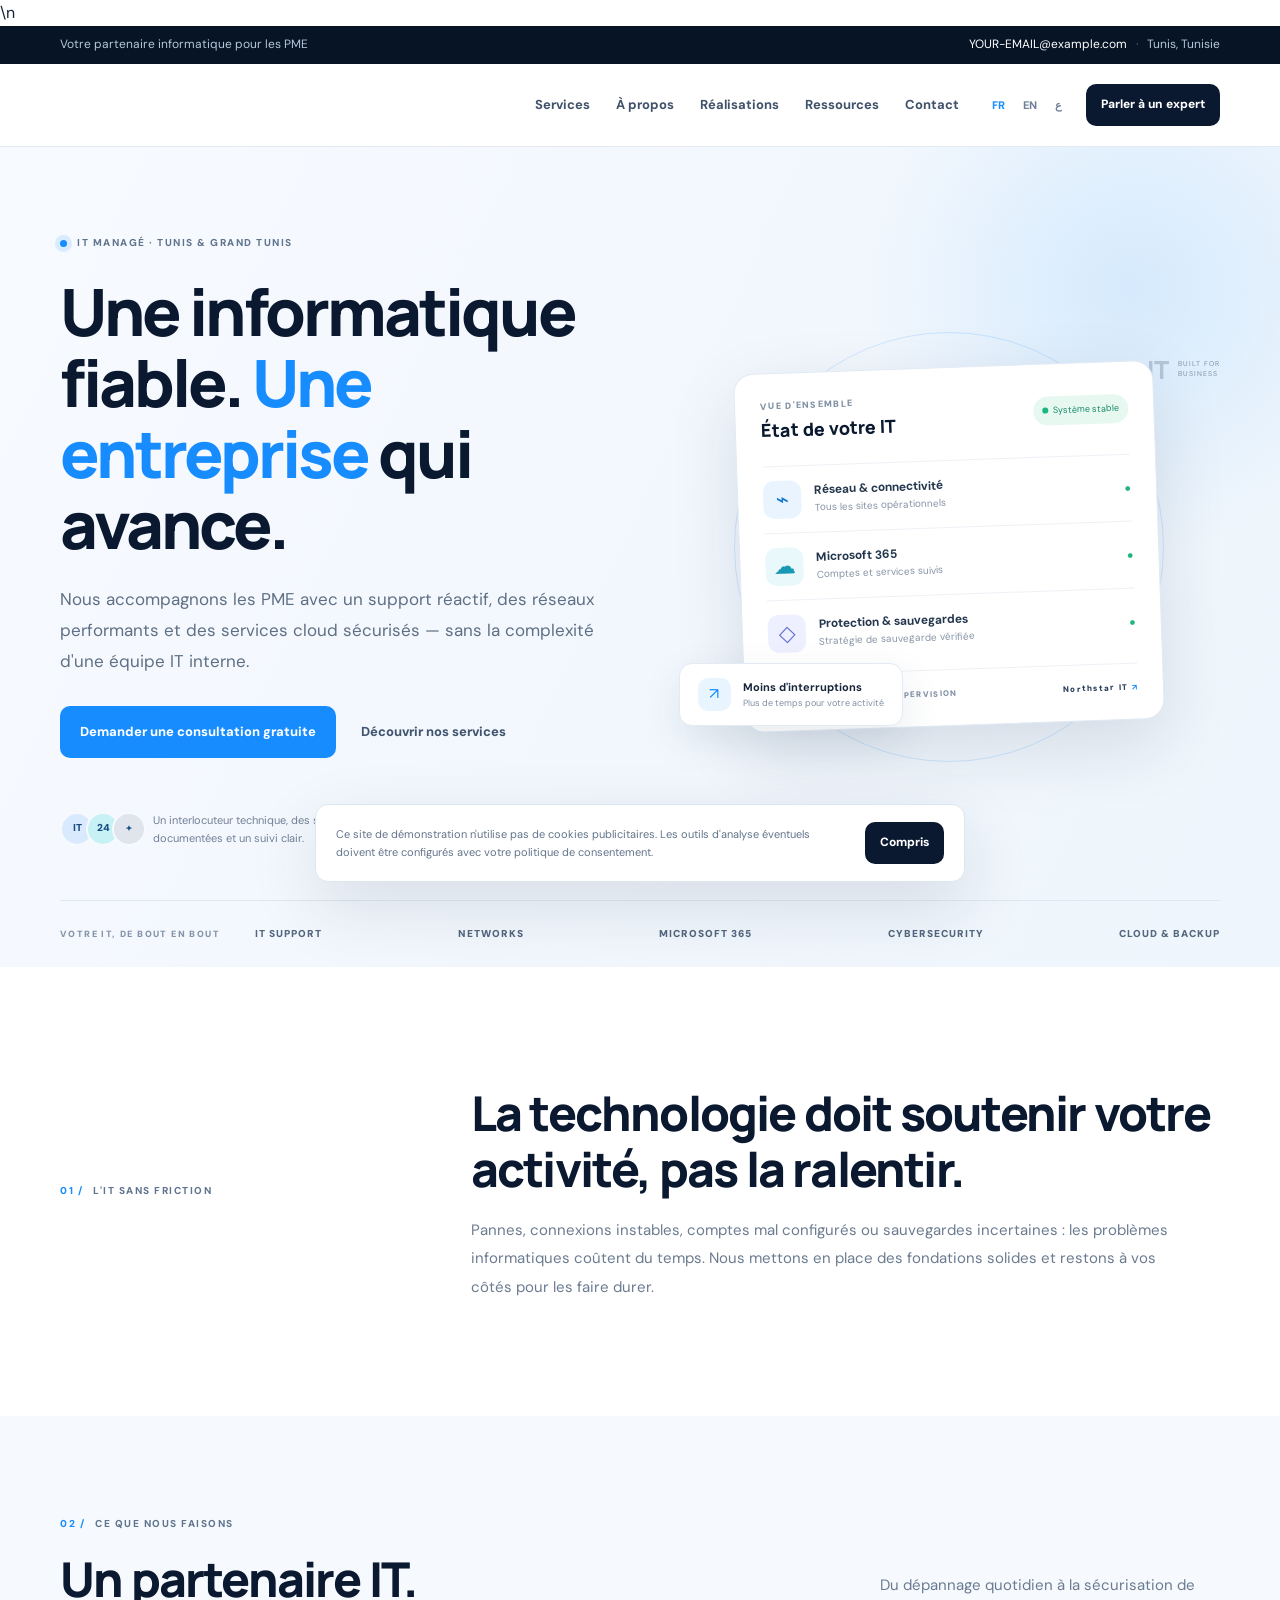
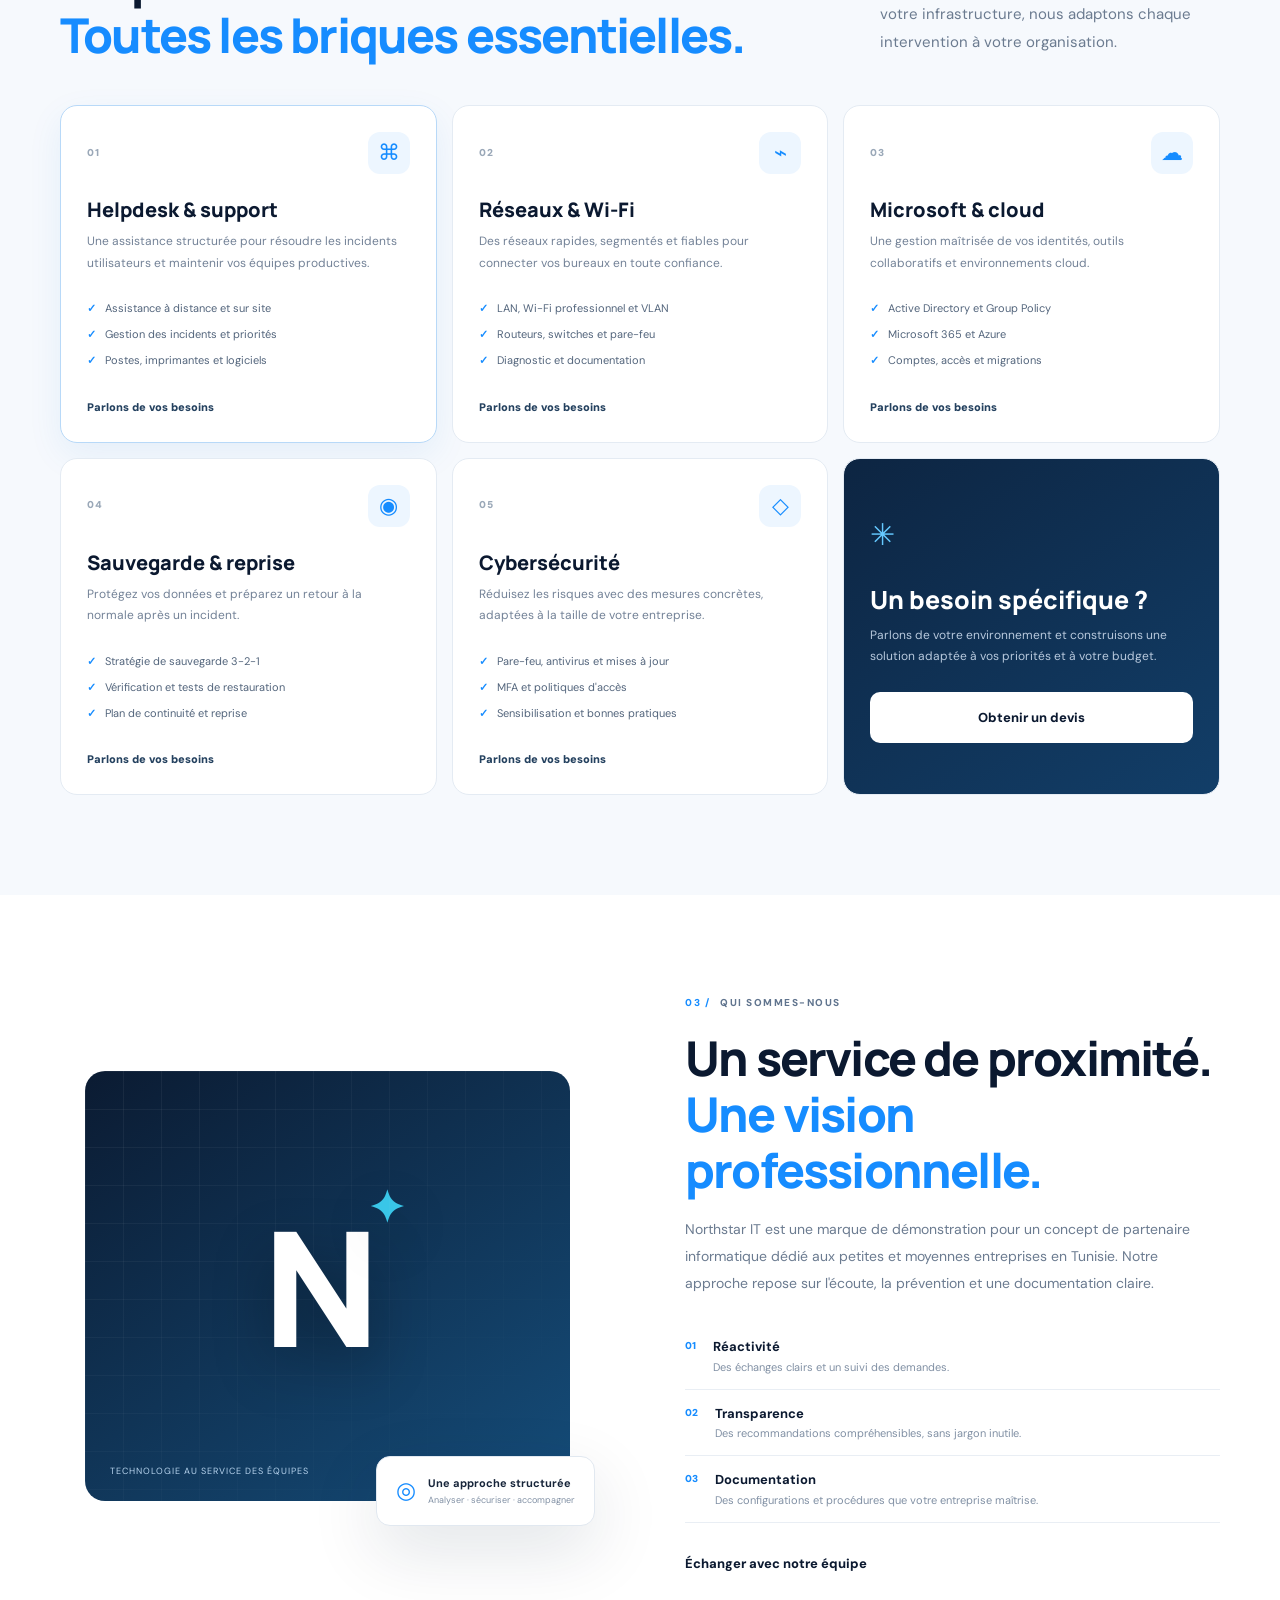
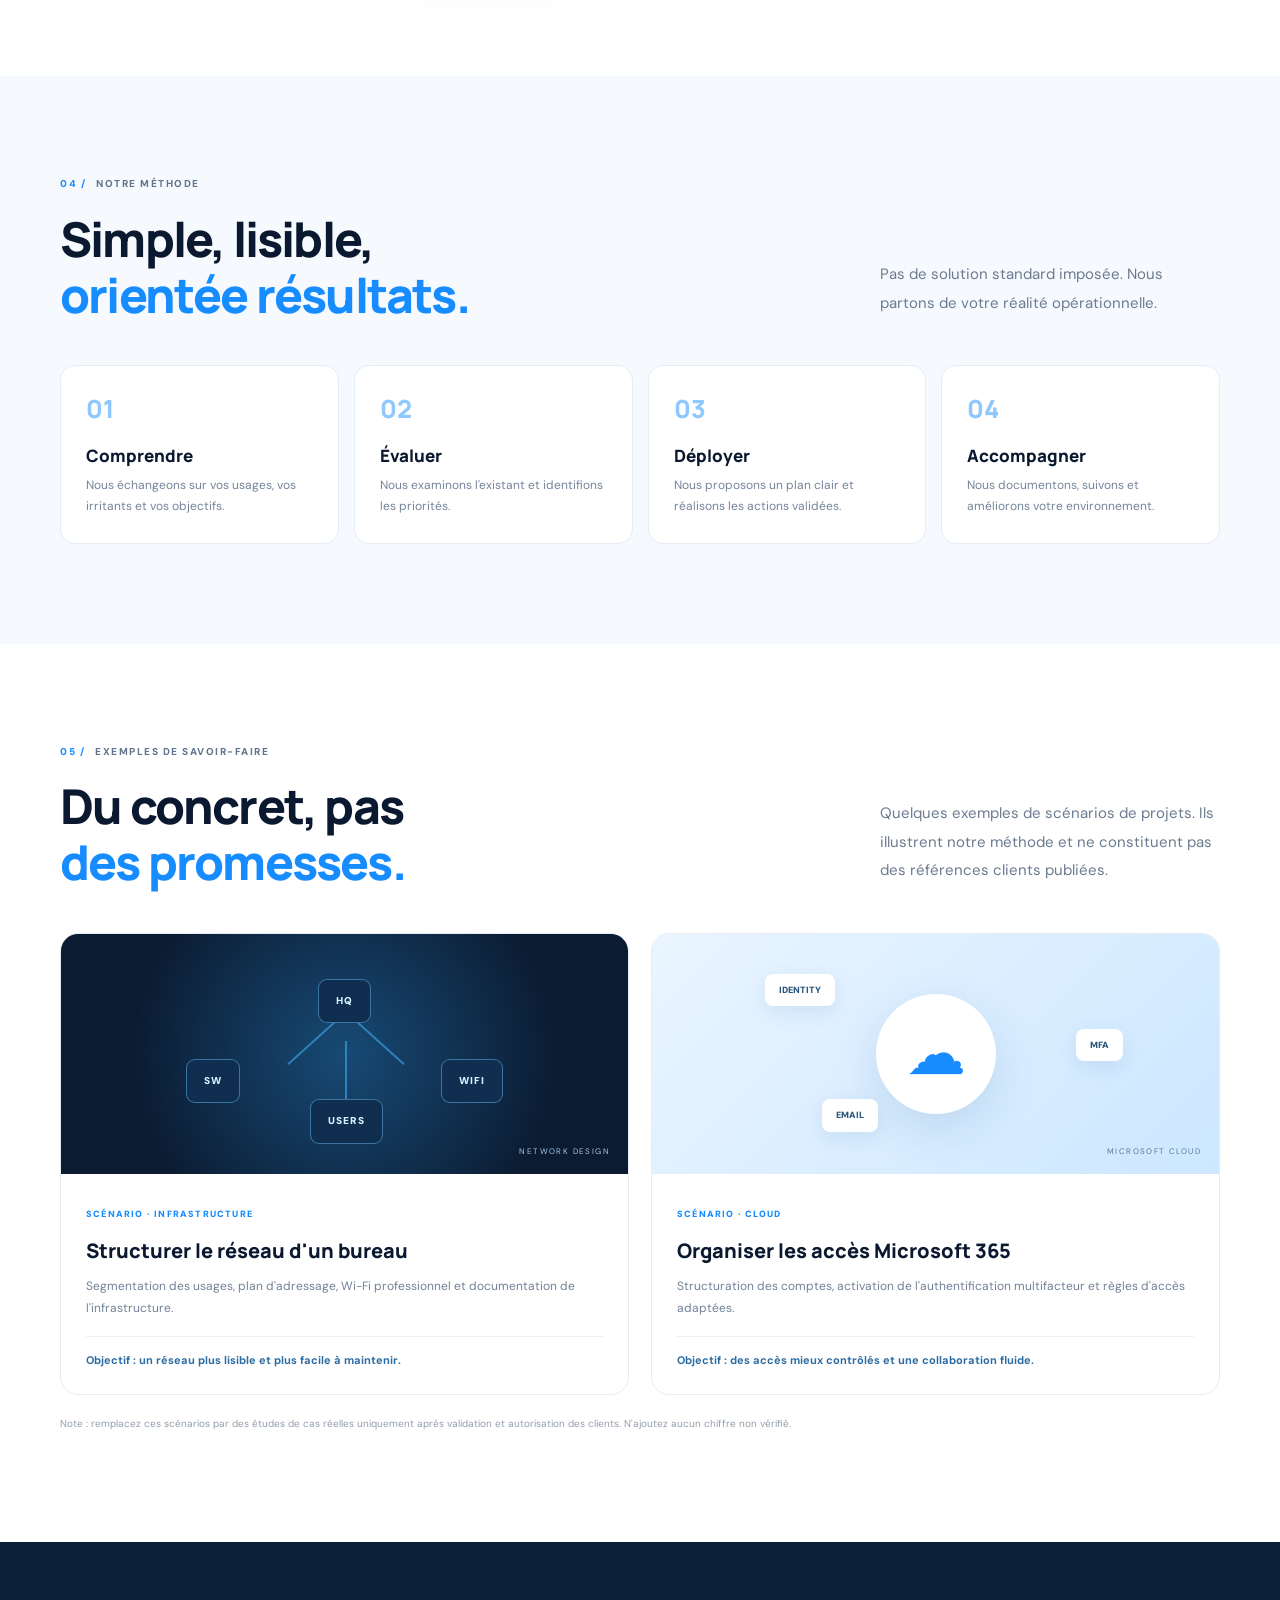
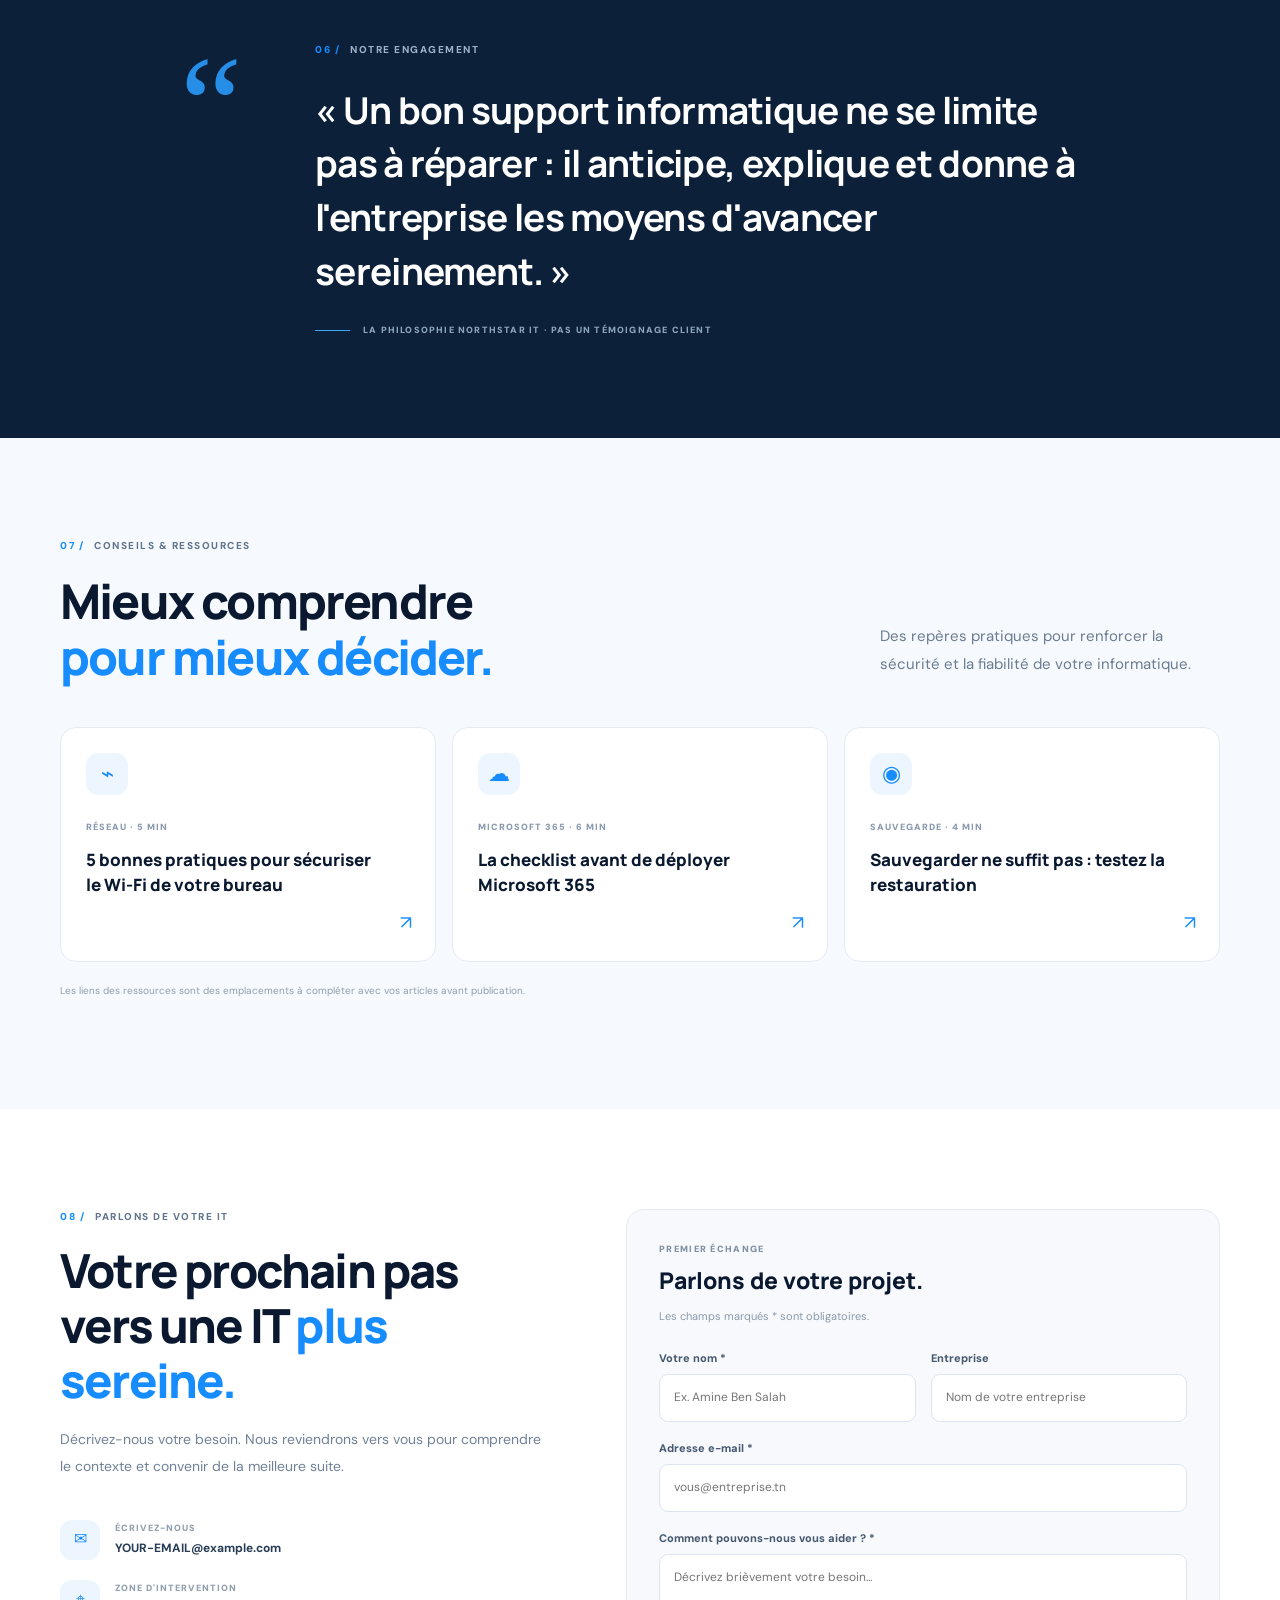
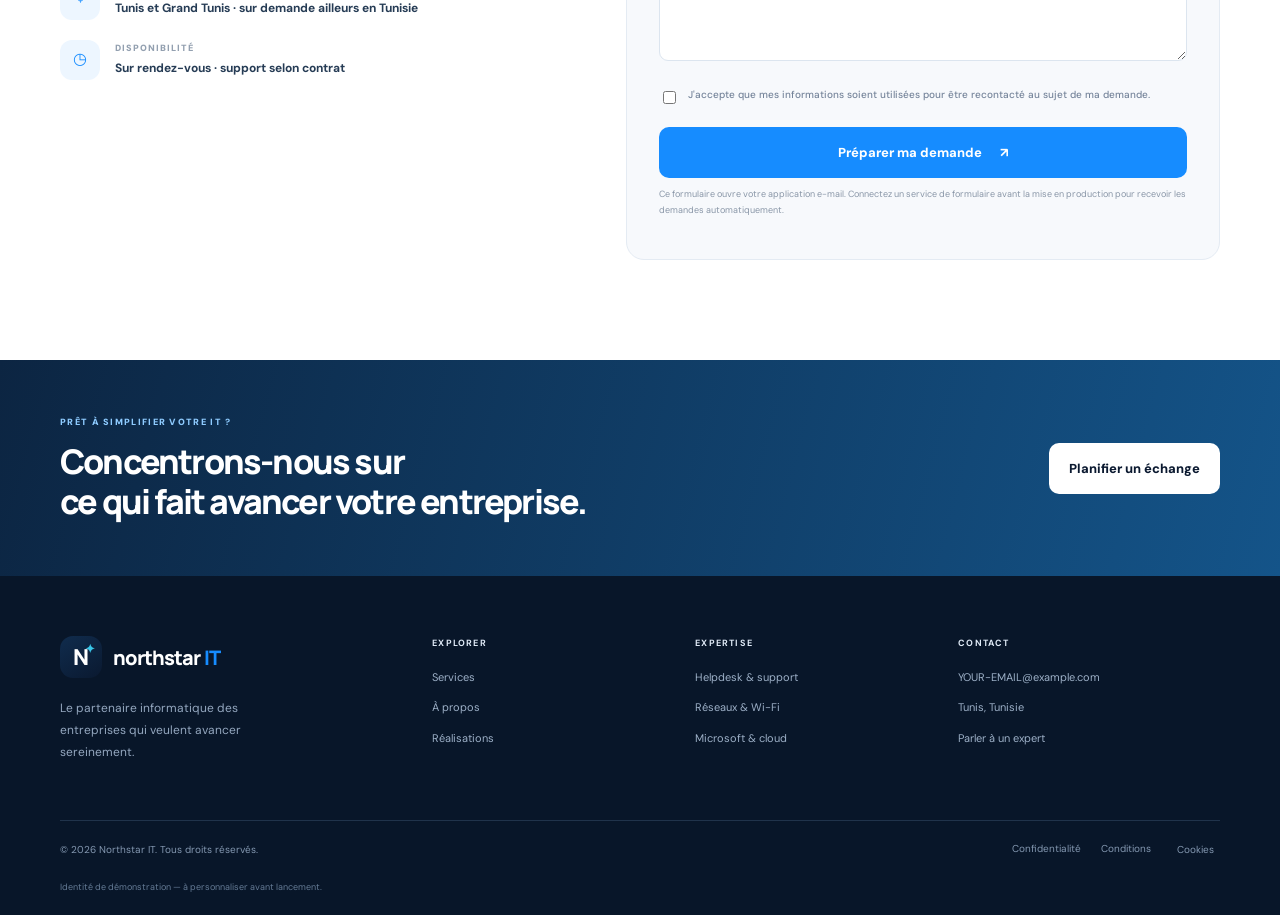
==== index.html @ b8bd6986 "Apply consistent Northstar brand assets and launch placeholders" ====
<!doctype html>
<html lang="fr">
<head>
  <meta charset="utf-8">
  <meta name="viewport" content="width=device-width, initial-scale=1">
  <meta name="description" content="Support informatique, réseaux, Microsoft 365, sauvegarde et cybersécurité pour les PME à Tunis. Demandez une consultation gratuite.">
  <meta name="theme-color" content="#101d32">
  <title>Northstar IT | Support informatique & réseaux à Tunis</title>
  <link rel="preconnect" href="https://fonts.googleapis.com">
  <link rel="preconnect" href="https://fonts.gstatic.com" crossorigin>
  <link href="https://fonts.googleapis.com/css2?family=DM+Sans:wght@400;500;600;700&family=Manrope:wght@400;500;600;700;800&display=swap" rel="stylesheet">
  <link rel="icon" href="assets/img/favicon.svg" type="image/svg+xml">\n  <link rel="stylesheet" href="assets/css/styles.css">
  <script defer src="assets/js/main.js"></script>
</head>
<body>
  <a class="skip-link" href="#main" data-i18n="skip">Aller au contenu</a>
  <div class="topbar"><div class="container topbar-inner"><span data-i18n="topline">Votre partenaire informatique pour les PME</span><div><a href="mailto:[votre-email-professionnel]">YOUR-EMAIL@example.com</a><span class="top-sep">·</span><span data-i18n="location">Tunis, Tunisie</span></div></div></div>
  <header class="site-header">
    <div class="container nav-wrap">
      <a class="brand" href="#home" aria-label="Northstar IT - accueil"><img class="brand-logo" src="assets/img/logo.svg" alt="Northstar IT — Managed IT Services"></a>
      <button class="menu-toggle" aria-expanded="false" aria-controls="main-nav" aria-label="Ouvrir le menu"><span></span><span></span></button>
      <nav id="main-nav" class="main-nav" aria-label="Navigation principale">
        <a href="#services" data-i18n="navServices">Services</a><a href="#about" data-i18n="navAbout">À propos</a><a href="#work" data-i18n="navWork">Réalisations</a><a href="#insights" data-i18n="navInsights">Ressources</a><a href="#contact" data-i18n="navContact">Contact</a>
        <div class="nav-actions"><div class="lang-switch" aria-label="Language"><button data-lang="fr" class="active">FR</button><button data-lang="en">EN</button><button data-lang="ar">ع</button></div><a class="button button-small button-dark" href="#contact" data-i18n="navCta">Parler à un expert <span>↗</span></a></div>
      </nav>
    </div>
  </header>
  <main id="main">
    <section class="hero section-pad" id="home">
      <div class="hero-glow"></div><div class="container hero-grid">
        <div class="hero-copy">
          <div class="eyebrow"><span class="eyebrow-dot"></span><span data-i18n="eyebrow">IT MANAGÉ · TUNIS & GRAND TUNIS</span></div>
          <h1 data-i18n="heroTitle">Une informatique fiable. <em>Une entreprise</em> qui avance.</h1>
          <p class="hero-lead" data-i18n="heroText">Nous accompagnons les PME avec un support réactif, des réseaux performants et des services cloud sécurisés — sans la complexité d'une équipe IT interne.</p>
          <div class="hero-actions"><a class="button button-primary" href="#contact" data-i18n="heroCta">Demander une consultation gratuite <span>↗</span></a><a class="text-link" href="#services" data-i18n="heroSecondary">Découvrir nos services <span>↓</span></a></div>
          <div class="hero-proof"><div class="avatar-stack"><span>IT</span><span>24</span><span>+</span></div><p data-i18n="heroProof">Un interlocuteur technique, des solutions documentées et un suivi clair.</p></div>
        </div>
        <div class="hero-visual" aria-label="Illustration d'un tableau de bord informatique">
          <div class="visual-orbit orbit-one"></div><div class="visual-orbit orbit-two"></div>
          <div class="dashboard-card">
            <div class="dash-top"><div><span class="tiny-label" data-i18n="dashLabel">VUE D'ENSEMBLE</span><strong data-i18n="dashTitle">État de votre IT</strong></div><span class="live-pill"><i></i><span data-i18n="dashLive">Système stable</span></span></div>
            <div class="health-row"><div class="health-icon">⌁</div><div><strong data-i18n="network">Réseau & connectivité</strong><small data-i18n="networkStatus">Tous les sites opérationnels</small></div><b>●</b></div>
            <div class="health-row"><div class="health-icon cloud">☁</div><div><strong>Microsoft 365</strong><small data-i18n="cloudStatus">Comptes et services suivis</small></div><b>●</b></div>
            <div class="health-row"><div class="health-icon shield">◇</div><div><strong data-i18n="protection">Protection & sauvegardes</strong><small data-i18n="backupStatus">Stratégie de sauvegarde vérifiée</small></div><b>●</b></div>
            <div class="dash-footer"><span data-i18n="dashFooter">EXEMPLE D'ESPACE DE SUPERVISION</span><span>Northstar IT <b>↗</b></span></div>
          </div>
          <div class="floating-note"><span class="note-icon">↗</span><div><strong data-i18n="noteTitle">Moins d'interruptions</strong><small data-i18n="noteText">Plus de temps pour votre activité</small></div></div>
          <div class="hero-stamp"><span>IT</span><small>BUILT FOR<br>BUSINESS</small></div>
        </div>
      </div>
      <div class="container trust-strip"><span data-i18n="trustLabel">VOTRE IT, DE BOUT EN BOUT</span><div class="trust-items"><span>IT SUPPORT</span><span>NETWORKS</span><span>MICROSOFT 365</span><span>CYBERSECURITY</span><span>CLOUD & BACKUP</span></div></div>
    </section>

    <section class="intro section-pad"><div class="container intro-grid"><div class="section-kicker"><span>01 /</span><span data-i18n="introKicker">L'IT SANS FRICTION</span></div><div><h2 data-i18n="introTitle">La technologie doit soutenir votre activité, pas la ralentir.</h2><p data-i18n="introText">Pannes, connexions instables, comptes mal configurés ou sauvegardes incertaines : les problèmes informatiques coûtent du temps. Nous mettons en place des fondations solides et restons à vos côtés pour les faire durer.</p></div></div></section>

    <section class="services section-pad" id="services"><div class="container">
      <div class="section-heading"><div><div class="section-kicker"><span>02 /</span><span data-i18n="servicesKicker">CE QUE NOUS FAISONS</span></div><h2 data-i18n="servicesTitle">Un partenaire IT.<br><em>Toutes les briques essentielles.</em></h2></div><p data-i18n="servicesIntro">Du dépannage quotidien à la sécurisation de votre infrastructure, nous adaptons chaque intervention à votre organisation.</p></div>
      <div class="service-grid">
        <article class="service-card featured"><div class="service-top"><span class="service-number">01</span><span class="service-icon">⌘</span></div><h3 data-i18n="s1Title">Helpdesk & support</h3><p data-i18n="s1Text">Une assistance structurée pour résoudre les incidents utilisateurs et maintenir vos équipes productives.</p><ul><li data-i18n="s1a">Assistance à distance et sur site</li><li data-i18n="s1b">Gestion des incidents et priorités</li><li data-i18n="s1c">Postes, imprimantes et logiciels</li></ul><a href="#contact" class="card-link" data-i18n="learnMore">Parlons de vos besoins <span>↗</span></a></article>
        <article class="service-card"><div class="service-top"><span class="service-number">02</span><span class="service-icon">⌁</span></div><h3 data-i18n="s2Title">Réseaux & Wi-Fi</h3><p data-i18n="s2Text">Des réseaux rapides, segmentés et fiables pour connecter vos bureaux en toute confiance.</p><ul><li data-i18n="s2a">LAN, Wi-Fi professionnel et VLAN</li><li data-i18n="s2b">Routeurs, switches et pare-feu</li><li data-i18n="s2c">Diagnostic et documentation</li></ul><a href="#contact" class="card-link" data-i18n="learnMore">Parlons de vos besoins <span>↗</span></a></article>
        <article class="service-card"><div class="service-top"><span class="service-number">03</span><span class="service-icon">☁</span></div><h3 data-i18n="s3Title">Microsoft & cloud</h3><p data-i18n="s3Text">Une gestion maîtrisée de vos identités, outils collaboratifs et environnements cloud.</p><ul><li data-i18n="s3a">Active Directory et Group Policy</li><li data-i18n="s3b">Microsoft 365 et Azure</li><li data-i18n="s3c">Comptes, accès et migrations</li></ul><a href="#contact" class="card-link" data-i18n="learnMore">Parlons de vos besoins <span>↗</span></a></article>
        <article class="service-card"><div class="service-top"><span class="service-number">04</span><span class="service-icon">◉</span></div><h3 data-i18n="s4Title">Sauvegarde & reprise</h3><p data-i18n="s4Text">Protégez vos données et préparez un retour à la normale après un incident.</p><ul><li data-i18n="s4a">Stratégie de sauvegarde 3-2-1</li><li data-i18n="s4b">Vérification et tests de restauration</li><li data-i18n="s4c">Plan de continuité et reprise</li></ul><a href="#contact" class="card-link" data-i18n="learnMore">Parlons de vos besoins <span>↗</span></a></article>
        <article class="service-card"><div class="service-top"><span class="service-number">05</span><span class="service-icon">◇</span></div><h3 data-i18n="s5Title">Cybersécurité</h3><p data-i18n="s5Text">Réduisez les risques avec des mesures concrètes, adaptées à la taille de votre entreprise.</p><ul><li data-i18n="s5a">Pare-feu, antivirus et mises à jour</li><li data-i18n="s5b">MFA et politiques d'accès</li><li data-i18n="s5c">Sensibilisation et bonnes pratiques</li></ul><a href="#contact" class="card-link" data-i18n="learnMore">Parlons de vos besoins <span>↗</span></a></article>
        <article class="service-card service-cta"><span class="cta-spark">✳</span><h3 data-i18n="customTitle">Un besoin spécifique ?</h3><p data-i18n="customText">Parlons de votre environnement et construisons une solution adaptée à vos priorités et à votre budget.</p><a class="button button-light" href="#contact" data-i18n="customCta">Obtenir un devis <span>↗</span></a></article>
      </div>
    </div></section>

    <section class="about section-pad" id="about"><div class="container about-grid"><div class="about-art"><div class="about-frame"><div class="frame-grid"></div><div class="about-symbol">N<span>✦</span></div><div class="about-caption"><span data-i18n="aboutCaption">TECHNOLOGIE AU SERVICE DES ÉQUIPES</span><b>01 — 05</b></div></div><div class="about-chip"><span>◎</span><div><b data-i18n="aboutChipTitle">Une approche structurée</b><small data-i18n="aboutChipText">Analyser · sécuriser · accompagner</small></div></div></div>
      <div class="about-copy"><div class="section-kicker"><span>03 /</span><span data-i18n="aboutKicker">QUI SOMMES-NOUS</span></div><h2 data-i18n="aboutTitle">Un service de proximité. <em>Une vision professionnelle.</em></h2><p data-i18n="aboutText">Northstar IT est une marque de démonstration pour un partenaire informatique dédié aux petites et moyennes entreprises en Tunisie. Notre approche repose sur l'écoute, la prévention et une documentation claire : vous savez ce qui est fait, pourquoi et quelle est la prochaine étape.</p><div class="value-list"><div><span>01</span><p><b data-i18n="v1Title">Réactivité</b><small data-i18n="v1Text">Des échanges clairs et un suivi des demandes.</small></p></div><div><span>02</span><p><b data-i18n="v2Title">Transparence</b><small data-i18n="v2Text">Des recommandations compréhensibles, sans jargon inutile.</small></p></div><div><span>03</span><p><b data-i18n="v3Title">Documentation</b><small data-i18n="v3Text">Des configurations et procédures que votre entreprise maîtrise.</small></p></div></div><a href="#contact" class="text-link dark-link" data-i18n="aboutCta">Échanger avec notre équipe <span>↗</span></a></div></div></section>

    <section class="process section-pad"><div class="container"><div class="section-heading"><div><div class="section-kicker"><span>04 /</span><span data-i18n="processKicker">NOTRE MÉTHODE</span></div><h2 data-i18n="processTitle">Simple, lisible,<br><em>orientée résultats.</em></h2></div><p data-i18n="processIntro">Pas de solution standard imposée. Nous partons de votre réalité opérationnelle.</p></div><div class="process-grid"><div><span>01</span><h3 data-i18n="p1Title">Comprendre</h3><p data-i18n="p1Text">Nous échangeons sur vos usages, vos irritants et vos objectifs.</p></div><div><span>02</span><h3 data-i18n="p2Title">Évaluer</h3><p data-i18n="p2Text">Nous examinons l'existant et identifions les priorités.</p></div><div><span>03</span><h3 data-i18n="p3Title">Déployer</h3><p data-i18n="p3Text">Nous proposons un plan clair et réalisons les actions validées.</p></div><div><span>04</span><h3 data-i18n="p4Title">Accompagner</h3><p data-i18n="p4Text">Nous documentons, suivons et améliorons votre environnement.</p></div></div></div></section>

    <section class="work section-pad" id="work"><div class="container"><div class="section-heading"><div><div class="section-kicker"><span>05 /</span><span data-i18n="workKicker">EXEMPLES DE SAVOIR-FAIRE</span></div><h2 data-i18n="workTitle">Du concret, pas<br><em>des promesses.</em></h2></div><p data-i18n="workIntro">Quelques exemples de scénarios de projets. Ils illustrent notre méthode et ne constituent pas des références clients publiées.</p></div>
      <div class="case-grid"><article class="case-card"><div class="case-visual network-visual"><div class="network-node node-a">HQ</div><div class="network-node node-b">SW</div><div class="network-node node-c">WIFI</div><div class="network-node node-d">USERS</div><i class="line l1"></i><i class="line l2"></i><i class="line l3"></i><span class="visual-tag">NETWORK DESIGN</span></div><div class="case-content"><span class="case-type" data-i18n="case1Type">SCÉNARIO · INFRASTRUCTURE</span><h3 data-i18n="case1Title">Structurer le réseau d'un bureau</h3><p data-i18n="case1Text">Segmentation des usages, plan d'adressage, Wi-Fi professionnel et documentation de l'infrastructure.</p><span class="case-result" data-i18n="case1Result">Objectif : un réseau plus lisible et plus facile à maintenir.</span></div></article>
      <article class="case-card"><div class="case-visual cloud-visual"><div class="cloud-circle">☁</div><div class="cloud-pill cp1">IDENTITY</div><div class="cloud-pill cp2">MFA</div><div class="cloud-pill cp3">EMAIL</div><span class="visual-tag">MICROSOFT CLOUD</span></div><div class="case-content"><span class="case-type" data-i18n="case2Type">SCÉNARIO · CLOUD</span><h3 data-i18n="case2Title">Organiser les accès Microsoft 365</h3><p data-i18n="case2Text">Structuration des comptes, activation de l'authentification multifacteur et règles d'accès adaptées.</p><span class="case-result" data-i18n="case2Result">Objectif : des accès mieux contrôlés et une collaboration fluide.</span></div></article></div>
      <p class="disclaimer" data-i18n="workDisclaimer">Note : remplacez ces scénarios par des études de cas réelles uniquement après validation et autorisation des clients. N'ajoutez aucun chiffre non vérifié.</p>
    </div></section>

    <section class="testimonial section-pad"><div class="container testimonial-inner"><div class="quote-mark">“</div><div><div class="section-kicker"><span>06 /</span><span data-i18n="testimonialKicker">NOTRE ENGAGEMENT</span></div><blockquote data-i18n="quote">« Un bon support informatique ne se limite pas à réparer : il anticipe, explique et donne à l'entreprise les moyens d'avancer sereinement. »</blockquote><div class="quote-by"><span class="quote-line"></span><span data-i18n="quoteBy">LA PHILOSOPHIE NORTHSTAR IT · PAS UN TÉMOIGNAGE CLIENT</span></div></div></div></section>

    <section class="insights section-pad" id="insights"><div class="container"><div class="section-heading"><div><div class="section-kicker"><span>07 /</span><span data-i18n="insightsKicker">CONSEILS & RESSOURCES</span></div><h2 data-i18n="insightsTitle">Mieux comprendre<br><em>pour mieux décider.</em></h2></div><p data-i18n="insightsIntro">Des repères pratiques pour renforcer la sécurité et la fiabilité de votre informatique.</p></div><div class="resource-grid"><a class="resource-card" href="#contact"><span class="resource-icon">⌁</span><span class="resource-meta">RÉSEAU · 5 MIN</span><h3 data-i18n="r1Title">5 bonnes pratiques pour sécuriser le Wi-Fi de votre bureau</h3><span class="resource-arrow">↗</span></a><a class="resource-card" href="#contact"><span class="resource-icon">☁</span><span class="resource-meta">MICROSOFT 365 · 6 MIN</span><h3 data-i18n="r2Title">La checklist avant de déployer Microsoft 365</h3><span class="resource-arrow">↗</span></a><a class="resource-card" href="#contact"><span class="resource-icon">◉</span><span class="resource-meta">SAUVEGARDE · 4 MIN</span><h3 data-i18n="r3Title">Sauvegarder ne suffit pas : testez la restauration</h3><span class="resource-arrow">↗</span></a></div><p class="disclaimer" data-i18n="resourceDisclaimer">Les liens des ressources sont des emplacements à compléter avec vos articles avant publication.</p></div></section>

    <section class="contact section-pad" id="contact"><div class="container contact-grid"><div class="contact-copy"><div class="section-kicker"><span>08 /</span><span data-i18n="contactKicker">PARLONS DE VOTRE IT</span></div><h2 data-i18n="contactTitle">Votre prochain pas vers une IT <em>plus sereine.</em></h2><p data-i18n="contactText">Décrivez-nous votre besoin. Nous reviendrons vers vous pour comprendre le contexte et convenir de la meilleure suite.</p><div class="contact-details"><a href="mailto:YOUR-EMAIL@example.com"><span>✉</span><div><small data-i18n="emailLabel">ÉCRIVEZ-NOUS</small><b>YOUR-EMAIL@example.com</b></div></a><div><span>⌖</span><div><small data-i18n="areaLabel">ZONE D'INTERVENTION</small><b data-i18n="areaText">Tunis et Grand Tunis · sur demande ailleurs en Tunisie</b></div></div><div><span>◷</span><div><small data-i18n="hoursLabel">DISPONIBILITÉ</small><b data-i18n="hoursText">Sur rendez-vous · support selon contrat</b></div></div></div></div>
      <form class="contact-form" id="contact-form"><div class="form-heading"><span data-i18n="formEyebrow">PREMIER ÉCHANGE</span><h3 data-i18n="formTitle">Parlons de votre projet.</h3><p data-i18n="formIntro">Les champs marqués * sont obligatoires.</p></div><div class="form-row"><label><span data-i18n="nameLabel">Votre nom *</span><input name="name" autocomplete="name" required placeholder="Ex. Amine Ben Salah"></label><label><span data-i18n="companyLabel">Entreprise</span><input name="company" autocomplete="organization" placeholder="Nom de votre entreprise"></label></div><label><span data-i18n="formEmail">Adresse e-mail *</span><input type="email" name="email" autocomplete="email" required placeholder="vous@entreprise.tn"></label><label><span data-i18n="problemLabel">Comment pouvons-nous vous aider ? *</span><textarea name="message" rows="4" required placeholder="Décrivez brièvement votre besoin..."></textarea></label><label class="consent"><input type="checkbox" required><span data-i18n="consent">J'accepte que mes informations soient utilisées pour être recontacté au sujet de ma demande.</span></label><button class="button button-primary form-submit" type="submit"><span data-i18n="sendButton">Envoyer ma demande</span><span>↗</span></button><p class="form-note" id="form-status" role="status" aria-live="polite" data-i18n="formNote">Ce formulaire ouvre votre application e-mail. Connectez un service de formulaire avant la mise en production pour recevoir les demandes automatiquement.</p></form>
    </div></section>
    <section class="final-cta"><div class="container final-cta-inner"><div><span data-i18n="finalEyebrow">PRÊT À SIMPLIFIER VOTRE IT ?</span><h2 data-i18n="finalTitle">Concentrons-nous sur<br>ce qui fait avancer votre entreprise.</h2></div><a href="#contact" class="button button-light" data-i18n="finalCta">Planifier un échange <span>↗</span></a></div></section>
  </main>
  <footer class="site-footer"><div class="container footer-main"><div class="footer-brand"><a class="brand brand-footer" href="#home"><span class="brand-mark">N<span>✦</span></span><span class="brand-name">northstar<span>IT</span></span></a><p data-i18n="footerText">Le partenaire informatique des entreprises qui veulent avancer sereinement.</p></div><div class="footer-col"><b data-i18n="footerExplore">EXPLORER</b><a href="#services" data-i18n="navServices">Services</a><a href="#about" data-i18n="navAbout">À propos</a><a href="#work" data-i18n="navWork">Réalisations</a></div><div class="footer-col"><b data-i18n="footerServices">EXPERTISE</b><a href="#services" data-i18n="s1Title">Helpdesk & support</a><a href="#services" data-i18n="s2Title">Réseaux & Wi-Fi</a><a href="#services" data-i18n="s3Title">Microsoft & cloud</a></div><div class="footer-col"><b data-i18n="footerContact">CONTACT</b><a href="mailto:YOUR-EMAIL@example.com">YOUR-EMAIL@example.com</a><span data-i18n="location">Tunis, Tunisie</span><a href="#contact" data-i18n="navCta">Parler à un expert</a></div></div><div class="container footer-bottom"><span>© <span id="year"></span> Northstar IT. <span data-i18n="rights">Tous droits réservés.</span></span><div><a href="privacy.html" data-i18n="privacy">Confidentialité</a><a href="terms.html" data-i18n="terms">Conditions</a><button id="cookie-settings" data-i18n="cookies">Cookies</button></div><span class="footer-note" data-i18n="brandNote">Identité de démonstration — à personnaliser avant lancement.</span></div></footer>
  <div class="cookie-banner" id="cookie-banner" hidden><p data-i18n="cookieText">Ce site de démonstration n'utilise pas de cookies publicitaires. Les outils d'analyse éventuels doivent être configurés avec votre politique de consentement.</p><button class="button button-dark button-small" id="cookie-ok" data-i18n="cookieOk">Compris</button></div>
</body>
</html>
---- assets/css/styles.css ----
:root{--navy:#0b1930;--navy-2:#102744;--blue:#168cff;--cyan:#39c6e8;--ink:#17253a;--muted:#66758a;--paper:#f5f8fc;--white:#fff;--line:#e1e8f0;--display:"Manrope",sans-serif;--body:"DM Sans",sans-serif;--radius:22px;--shadow:0 24px 70px rgba(12,31,57,.12)}
*{box-sizing:border-box}html{scroll-behavior:smooth;scroll-padding-top:90px}body{margin:0;font-family:var(--body);color:var(--ink);background:#fff;line-height:1.65}a{color:inherit;text-decoration:none}button,input,textarea{font:inherit}.container{width:min(1160px,calc(100% - 44px));margin:auto}.section-pad{padding:100px 0}.topbar{background:#071426;color:#b7c7dc;font-size:12px}.topbar-inner{display:flex;justify-content:space-between;gap:20px;padding:9px 0}.topbar a{color:#fff}.top-sep{padding:0 9px;color:#62758d}.site-header{position:sticky;top:0;z-index:20;background:rgba(255,255,255,.94);backdrop-filter:blur(16px);border-bottom:1px solid rgba(220,229,239,.8)}.nav-wrap{height:82px;display:flex;align-items:center;justify-content:space-between}.brand{display:inline-flex;align-items:center;gap:11px}.brand-mark{width:42px;height:42px;border-radius:13px;background:linear-gradient(145deg,#102c4d,#0a1930);color:#fff;display:grid;place-items:center;font:800 22px var(--display);position:relative}.brand-mark span{color:var(--cyan);font-size:12px;position:absolute;right:7px;top:4px}.brand-name{font:800 20px var(--display);letter-spacing:-1px;color:var(--navy)}.brand-name span{color:var(--blue);margin-left:4px}.main-nav{display:flex;align-items:center;gap:26px;font-size:13px;font-weight:700}.main-nav>a{color:#40516a}.main-nav>a:hover,.footer-col a:hover{color:var(--blue)}.nav-actions{display:flex;align-items:center;gap:17px}.lang-switch{display:flex;gap:4px}.lang-switch button{border:0;background:transparent;color:#718097;font-size:11px;font-weight:800;padding:7px;cursor:pointer}.lang-switch button.active{color:var(--blue)}.button{display:inline-flex;align-items:center;justify-content:center;gap:18px;border:0;border-radius:10px;padding:15px 20px;font-size:13px;font-weight:800;cursor:pointer;transition:.2s}.button:hover{transform:translateY(-2px);box-shadow:0 12px 28px rgba(16,61,109,.18)}.button-small{padding:11px 15px;font-size:12px}.button-dark{background:var(--navy);color:#fff}.button-primary{background:var(--blue);color:#fff}.button-light{background:#fff;color:var(--navy)}.menu-toggle{display:none;background:none;border:0}.hero{position:relative;overflow:hidden;background:linear-gradient(115deg,#f7faff 0%,#eef5fc 100%);padding-top:88px;padding-bottom:0}.hero-glow{position:absolute;width:560px;height:560px;border-radius:50%;background:radial-gradient(circle,rgba(48,160,255,.14),transparent 68%);right:-130px;top:-140px}.hero-grid{position:relative;display:grid;grid-template-columns:1.02fr .98fr;align-items:center;gap:55px;min-height:520px}.eyebrow,.section-kicker{display:flex;align-items:center;gap:10px;color:#60748e;font-size:10px;font-weight:800;letter-spacing:1.5px}.eyebrow-dot{width:7px;height:7px;background:var(--blue);border-radius:50%;box-shadow:0 0 0 5px #d9ecff}.hero h1{font:800 clamp(42px,5.1vw,66px)/1.09 var(--display);letter-spacing:-3px;color:var(--navy);margin:24px 0}.hero h1 em,h2 em{font-style:normal;color:var(--blue)}.hero-lead{font-size:17px;line-height:1.8;color:#5f6f84;max-width:550px}.hero-actions{display:flex;align-items:center;gap:25px;flex-wrap:wrap;margin-top:30px}.text-link{font-size:13px;font-weight:800;color:#42556f}.text-link span{color:var(--blue);margin-left:7px}.hero-proof{display:flex;align-items:center;gap:15px;margin-top:42px}.avatar-stack{display:flex}.avatar-stack span{display:grid;place-items:center;width:34px;height:34px;margin-right:-8px;border:2px solid #f6faff;border-radius:50%;background:#d9eaff;color:#174d80;font-size:10px;font-weight:900}.avatar-stack span:nth-child(2){background:#c7f1f4}.avatar-stack span:nth-child(3){background:#dfe4ed}.hero-proof p{font-size:11px;color:#718097;max-width:270px}.hero-visual{min-height:470px;display:grid;place-items:center;position:relative}.visual-orbit{position:absolute;border:1px solid rgba(22,140,255,.16);border-radius:50%;width:430px;height:430px}.orbit-two{width:340px;height:340px;border-style:dashed}.dashboard-card{position:relative;z-index:2;background:#fff;border:1px solid #e1eaf4;border-radius:20px;padding:25px;width:min(420px,100%);box-shadow:var(--shadow);transform:rotate(-2deg)}.dash-top{display:flex;justify-content:space-between;align-items:center;margin-bottom:24px}.tiny-label,.dash-footer,.form-heading>span,.final-cta-inner>div>span{display:block;font-size:9px;letter-spacing:1.3px;font-weight:900;color:#8090a4}.dash-top strong{display:block;color:var(--navy);font:800 18px var(--display);margin-top:4px}.live-pill{font-size:9px;color:#168b68;background:#e7f8f1;padding:7px 9px;border-radius:30px}.live-pill i{display:inline-block;width:6px;height:6px;background:#19b77b;border-radius:50%;margin-right:5px}.health-row{display:flex;align-items:center;gap:13px;padding:14px 0;border-top:1px solid #edf1f6}.health-icon{width:38px;height:38px;border-radius:11px;background:#eaf4ff;color:#1677ce;display:grid;place-items:center;font-size:22px}.health-icon.cloud{background:#e8f8fb;color:#1998b5}.health-icon.shield{background:#eef0ff;color:#6670d8}.health-row strong,.health-row small{display:block}.health-row strong{font-size:12px;color:#23364d}.health-row small{font-size:10px;color:#8795a7}.health-row>b{margin-left:auto;color:#20b67b;font-size:11px}.dash-footer{display:flex;justify-content:space-between;border-top:1px solid #edf1f6;padding-top:17px;margin-top:8px;font-size:8px}.dash-footer span:last-child{color:#243a56}.dash-footer b{color:var(--blue)}.floating-note{position:absolute;z-index:3;bottom:56px;left:0;display:flex;align-items:center;gap:12px;padding:14px 18px;background:#fff;border:1px solid #e2eaf3;border-radius:13px;box-shadow:0 15px 40px #193b5a1a}.note-icon{width:33px;height:33px;display:grid;place-items:center;border-radius:10px;background:#e8f5ff;color:var(--blue)}.floating-note strong,.floating-note small{display:block}.floating-note strong{font-size:11px}.floating-note small{font-size:9px;color:#8090a4}.hero-stamp{position:absolute;right:0;top:40px;display:flex;align-items:center;gap:9px;color:#8292a7}.hero-stamp span{font:900 25px var(--display);color:#b4c6d9}.hero-stamp small{font-size:7px;line-height:1.4;letter-spacing:1px}.trust-strip{position:relative;display:flex;align-items:center;gap:35px;border-top:1px solid #dfe8f1;padding:25px 0;margin-top:42px}.trust-strip>span{font-size:9px;letter-spacing:1.4px;font-weight:900;color:#8594a8;white-space:nowrap}.trust-items{display:flex;justify-content:space-between;gap:20px;flex:1;flex-wrap:wrap}.trust-items span{font-size:10px;font-weight:900;letter-spacing:1px;color:#53677f}.intro{background:#fff}.intro-grid{display:grid;grid-template-columns:.65fr 1.35fr;gap:50px}.section-kicker span:first-child{color:var(--blue)}h2{font:800 clamp(32px,4vw,48px)/1.17 var(--display);letter-spacing:-1.8px;color:var(--navy);margin:18px 0}.intro h2{max-width:760px}.intro p,.section-heading>p{font-size:15px;color:#6b7b90;line-height:1.9;max-width:700px}.services{background:#f6f9fd}.section-heading{display:flex;align-items:end;justify-content:space-between;gap:40px;margin-bottom:42px}.section-heading h2{margin-bottom:0}.section-heading>p{max-width:340px;margin:0 0 6px}.service-grid{display:grid;grid-template-columns:repeat(3,1fr);gap:15px}.service-card{background:#fff;border:1px solid #e4ebf3;border-radius:17px;padding:26px;min-height:330px;display:flex;flex-direction:column;transition:.2s}.service-card:hover,.case-card:hover,.resource-card:hover{transform:translateY(-4px);box-shadow:0 18px 45px rgba(16,42,72,.09)}.service-card.featured{border-color:#b8d9f8;box-shadow:0 12px 35px rgba(25,120,205,.08)}.service-top{display:flex;justify-content:space-between;align-items:center}.service-number{font-size:10px;color:#9aa8b8;font-weight:900;letter-spacing:1px}.service-icon{width:42px;height:42px;display:grid;place-items:center;border-radius:12px;background:#edf6ff;color:var(--blue);font-size:22px}.service-card h3{font:800 20px var(--display);color:var(--navy);margin:22px 0 8px}.service-card p{font-size:12px;color:#738297;line-height:1.8;margin:0}.service-card ul{list-style:none;padding:0;margin:17px 0 20px}.service-card li{font-size:11px;color:#53657c;margin:8px 0}.service-card li:before{content:"✓";color:var(--blue);font-weight:900;margin-right:9px}.card-link{margin-top:auto;font-size:11px;font-weight:900;color:#24415f}.card-link span{color:var(--blue);margin-left:6px}.service-cta{background:linear-gradient(145deg,#0d2542,#123e68);color:#fff;justify-content:center}.service-cta h3{color:#fff;font-size:25px}.service-cta p{color:#b8c9dd;margin-bottom:24px}.cta-spark{font-size:30px;color:#65c9ff}.about-grid{display:grid;grid-template-columns:1fr 1fr;gap:90px;align-items:center}.about-art{position:relative;padding:25px}.about-frame{height:430px;position:relative;overflow:hidden;border-radius:20px;background:linear-gradient(145deg,#0b1b32,#154d7a);display:grid;place-items:center}.frame-grid{position:absolute;inset:0;background-image:linear-gradient(rgba(255,255,255,.06) 1px,transparent 1px),linear-gradient(90deg,rgba(255,255,255,.06) 1px,transparent 1px);background-size:38px 38px;mask-image:linear-gradient(135deg,#000,transparent 90%)}.about-symbol{font:900 160px var(--display);color:#fff;letter-spacing:-12px;text-shadow:0 20px 60px #0005}.about-symbol span{font-size:44px;color:var(--cyan);vertical-align:top}.about-caption{position:absolute;bottom:22px;left:25px;right:25px;display:flex;justify-content:space-between;color:#b7d3ed;font-size:9px;letter-spacing:1px}.about-chip{position:absolute;bottom:0;right:0;display:flex;gap:12px;align-items:center;background:#fff;border:1px solid var(--line);border-radius:14px;padding:15px 19px;box-shadow:var(--shadow)}.about-chip>span{font-size:23px;color:var(--blue)}.about-chip b,.about-chip small{display:block}.about-chip b{font-size:11px}.about-chip small{font-size:9px;color:#8190a4}.about-copy>p{font-size:14px;line-height:1.9;color:#6b7b90}.value-list{margin:27px 0}.value-list>div{display:flex;gap:17px;padding:13px 0;border-bottom:1px solid #e9eef4}.value-list>div>span{font-size:10px;font-weight:900;color:var(--blue);padding-top:2px}.value-list p{margin:0}.value-list b,.value-list small{display:block}.value-list b{font-size:13px;color:var(--navy)}.value-list small{font-size:11px;color:#8190a4}.dark-link{color:var(--navy)}.process{background:#f6f9fd}.process-grid{display:grid;grid-template-columns:repeat(4,1fr);gap:15px}.process-grid>div{padding:25px;background:#fff;border:1px solid #e5edf5;border-radius:15px}.process-grid>div>span{font:800 25px var(--display);color:#8ec8ff}.process-grid h3{font:800 17px var(--display);color:var(--navy);margin:17px 0 8px}.process-grid p{font-size:12px;color:#75849a;line-height:1.8;margin:0}.work{background:#fff}.case-grid{display:grid;grid-template-columns:1fr 1fr;gap:22px}.case-card{border:1px solid #e5ebf2;border-radius:18px;overflow:hidden;transition:.2s}.case-visual{height:240px;position:relative;overflow:hidden;background:#0c2340;display:grid;place-items:center}.network-visual{background:radial-gradient(circle at 50% 50%,#174a75,#0b1b31 70%)}.network-node{position:absolute;z-index:2;padding:13px 17px;border:1px solid #6dc6ff77;background:#102f50;color:#d7f1ff;border-radius:9px;font-size:10px;font-weight:900;letter-spacing:1px}.node-a{top:45px;left:calc(50% - 27px)}.node-b{top:125px;left:22%}.node-c{top:125px;right:22%}.node-d{bottom:30px;left:calc(50% - 35px)}.line{position:absolute;width:2px;background:#47baff88;transform-origin:top}.l1{height:78px;top:78px;left:50%;transform:rotate(48deg)}.l2{height:78px;top:78px;left:50%;transform:rotate(-48deg)}.l3{height:75px;bottom:58px;left:50%}.visual-tag{position:absolute;bottom:15px;right:18px;font-size:8px;letter-spacing:1.4px;color:#a6c7e6}.cloud-visual{background:linear-gradient(135deg,#eaf5ff,#cce7ff)}.cloud-circle{width:120px;height:120px;border-radius:50%;display:grid;place-items:center;background:#fff;color:#168cff;font-size:60px;box-shadow:0 15px 45px #1d5f9924}.cloud-pill{position:absolute;background:#fff;padding:9px 14px;border-radius:8px;color:#2b577d;font-size:9px;font-weight:900;box-shadow:0 6px 20px #1d5f991b}.cp1{top:40px;left:20%}.cp2{top:95px;right:17%}.cp3{bottom:42px;left:30%}.cloud-visual .visual-tag{color:#57799b}.case-content{padding:25px}.case-type{font-size:9px;letter-spacing:1.2px;color:var(--blue);font-weight:900}.case-content h3{font:800 20px var(--display);color:var(--navy);margin:12px 0 8px}.case-content p{font-size:12px;color:#718197;line-height:1.8}.case-result{display:block;border-top:1px solid #edf1f5;padding-top:14px;margin-top:17px;font-size:11px;color:#2c6ca3;font-weight:700}.disclaimer{font-size:10px;color:#929eac;margin-top:20px;line-height:1.7}.testimonial{background:#0c2039;color:#fff}.testimonial-inner{display:grid;grid-template-columns:100px 1fr;gap:35px;max-width:920px;margin:auto}.quote-mark{font:140px Georgia;color:#278ee8;line-height:.9}.testimonial .section-kicker{color:#9eb3ca}.testimonial blockquote{font:700 clamp(25px,3vw,37px)/1.45 var(--display);letter-spacing:-.7px;margin:25px 0;color:#fff}.quote-by{display:flex;align-items:center;gap:13px;font-size:9px;letter-spacing:1.2px;color:#8ca3bd;font-weight:900}.quote-line{width:35px;height:1px;background:#3ca7f4}.insights{background:#f6f9fd}.resource-grid{display:grid;grid-template-columns:repeat(3,1fr);gap:16px}.resource-card{position:relative;display:flex;flex-direction:column;min-height:235px;padding:25px;background:#fff;border:1px solid #e4ebf3;border-radius:16px;transition:.2s}.resource-icon{width:42px;height:42px;display:grid;place-items:center;background:#edf6ff;color:var(--blue);border-radius:12px;font-size:22px;margin-bottom:25px}.resource-meta{font-size:9px;color:#8b9aae;font-weight:900;letter-spacing:1px}.resource-card h3{font:800 17px/1.5 var(--display);color:var(--navy);margin:12px 25px 0 0}.resource-arrow{position:absolute;right:23px;bottom:23px;color:var(--blue);font-size:19px}.contact{background:#fff}.contact-grid{display:grid;grid-template-columns:.9fr 1.1fr;gap:80px}.contact-copy h2{font-size:47px}.contact-copy>p{font-size:14px;color:#718197;line-height:1.9}.contact-details{margin-top:40px;display:grid;gap:20px}.contact-details>a,.contact-details>div{display:flex;align-items:center;gap:15px}.contact-details>a>span,.contact-details>div>span{width:40px;height:40px;display:grid;place-items:center;background:#edf6ff;border-radius:12px;color:var(--blue)}.contact-details small,.contact-details b{display:block}.contact-details small{font-size:9px;letter-spacing:1px;color:#93a0b0;font-weight:900}.contact-details b{font-size:12px;color:#263c55;margin-top:3px}.contact-form{background:#f7f9fc;border:1px solid #e4ebf3;border-radius:18px;padding:32px}.form-heading{margin-bottom:24px}.form-heading h3{font:800 23px var(--display);color:var(--navy);margin:7px 0}.form-heading p{font-size:11px;color:#8b99aa}.contact-form label{display:block;margin-bottom:17px}.contact-form label>span{display:block;font-size:11px;font-weight:800;color:#465970;margin-bottom:7px}.form-row{display:grid;grid-template-columns:1fr 1fr;gap:15px}.contact-form input:not([type=checkbox]),.contact-form textarea{width:100%;padding:13px 14px;border:1px solid #dce5ef;border-radius:9px;background:#fff;outline:none;font-size:12px;color:var(--ink)}.contact-form input:focus,.contact-form textarea:focus{border-color:#69b5f7;box-shadow:0 0 0 3px #168cff18}.contact-form textarea{resize:vertical}.contact-form .consent{display:flex;align-items:flex-start;gap:9px}.consent input{margin-top:4px;accent-color:var(--blue)}.contact-form .consent span{font-size:10px;font-weight:500;color:#75849a}.form-submit{width:100%}.form-note{font-size:9px;color:#8996a7;line-height:1.7}.final-cta{background:linear-gradient(105deg,#0c2542,#145489);padding:55px 0;color:#fff}.final-cta-inner{display:flex;justify-content:space-between;align-items:center;gap:30px}.final-cta-inner>div>span{color:#8ecbff}.final-cta h2{font-size:34px;color:#fff;margin:12px 0 0}.site-footer{background:#081629;color:#fff;padding:60px 0 20px}.footer-main{display:grid;grid-template-columns:1.5fr 1fr 1fr 1.2fr;gap:45px;padding-bottom:45px}.brand-footer .brand-name{color:#fff}.footer-brand p{font-size:12px;color:#94a7bf;max-width:240px;line-height:1.8;margin-top:20px}.footer-col{display:flex;flex-direction:column;gap:12px;font-size:11px;color:#9db0c7}.footer-col>b{font-size:9px;letter-spacing:1.2px;color:#e0ebf7;margin-bottom:5px}.footer-bottom{border-top:1px solid #20334b;padding-top:20px;display:flex;gap:20px;align-items:center;justify-content:space-between;flex-wrap:wrap;color:#8498b1;font-size:10px}.footer-bottom>div{display:flex;gap:20px}.footer-bottom button{border:0;background:none;color:inherit;cursor:pointer}.footer-note{width:100%;font-size:9px;color:#657b95}.cookie-banner{position:fixed;z-index:30;bottom:18px;left:18px;right:18px;max-width:650px;margin:auto;padding:17px 20px;background:#fff;border:1px solid #dce6f0;border-radius:13px;box-shadow:var(--shadow);display:flex;align-items:center;gap:20px}.cookie-banner[hidden]{display:none}.cookie-banner p{font-size:11px;color:#62748a;margin:0;flex:1}.skip-link{position:absolute;left:-999px;top:8px;background:#fff;padding:10px;z-index:99}.skip-link:focus{left:8px}
@media(max-width:950px){.main-nav{gap:14px}.main-nav>a{font-size:12px}.nav-actions{gap:9px}.hero-grid{gap:25px}.about-grid{gap:40px}.contact-grid{gap:35px}.trust-strip{align-items:flex-start;flex-direction:column;gap:15px}}
@media(max-width:760px){.container{width:min(100% - 34px,600px)}.section-pad{padding:70px 0}.topbar-inner{font-size:10px}.topbar-inner>div{display:none}.nav-wrap{height:70px}.menu-toggle{display:flex;flex-direction:column;gap:6px;padding:10px}.menu-toggle span{width:24px;height:2px;background:var(--navy)}.main-nav{display:none;position:absolute;top:70px;left:0;right:0;background:#fff;padding:20px 25px 25px;box-shadow:0 15px 25px #142a441a;align-items:stretch;flex-direction:column;gap:18px}.main-nav.open{display:flex}.nav-actions{justify-content:space-between;margin-top:4px}.hero{padding-top:65px}.hero-grid{grid-template-columns:1fr;gap:5px}.hero h1{font-size:47px;letter-spacing:-2px}.hero-lead{font-size:15px}.hero-visual{min-height:410px}.dashboard-card{max-width:390px}.visual-orbit{width:340px;height:340px}.orbit-two{width:270px;height:270px}.floating-note{left:0;bottom:25px}.hero-stamp{right:5px;top:5px}.trust-items{justify-content:flex-start;gap:15px 22px}.trust-items span{font-size:9px}.intro-grid{grid-template-columns:1fr;gap:20px}.section-heading{display:block}.section-heading>p{margin-top:18px}.service-grid{grid-template-columns:1fr 1fr}.service-card{padding:20px;min-height:320px}.about-grid{grid-template-columns:1fr;gap:45px}.about-art{max-width:520px;margin:auto;width:100%}.about-frame{height:340px}.about-copy h2{font-size:39px}.process-grid{grid-template-columns:1fr 1fr}.case-grid{grid-template-columns:1fr}.testimonial-inner{grid-template-columns:55px 1fr;gap:15px}.quote-mark{font-size:90px}.resource-grid{grid-template-columns:1fr}.resource-card{min-height:190px}.contact-grid{grid-template-columns:1fr;gap:40px}.contact-copy h2{font-size:39px}.final-cta-inner{align-items:flex-start;flex-direction:column}.footer-main{grid-template-columns:1fr 1fr;gap:35px}.footer-brand{grid-column:1/-1}.footer-bottom{align-items:flex-start;flex-direction:column}.footer-bottom>div{flex-wrap:wrap}.form-row{grid-template-columns:1fr}}
@media(max-width:430px){.service-grid{grid-template-columns:1fr}.service-card{min-height:0}.hero h1{font-size:41px}.hero-actions{align-items:flex-start;flex-direction:column}.hero-visual{min-height:360px}.dashboard-card{padding:18px}.health-row{gap:9px}.floating-note{transform:scale(.9);transform-origin:left bottom}.process-grid{grid-template-columns:1fr}.footer-main{grid-template-columns:1fr 1fr}.about-art{padding:5px}.about-frame{height:300px}.about-chip{right:-5px;bottom:-15px}}
[dir=rtl] body{text-align:right}[dir=rtl] .section-kicker,[dir=rtl] .eyebrow{flex-direction:row-reverse}[dir=rtl] .text-link span,[dir=rtl] .card-link span{margin-left:0;margin-right:7px}[dir=rtl] .service-card li:before{margin-right:0;margin-left:9px}[dir=rtl] .hero-proof{flex-direction:row-reverse}
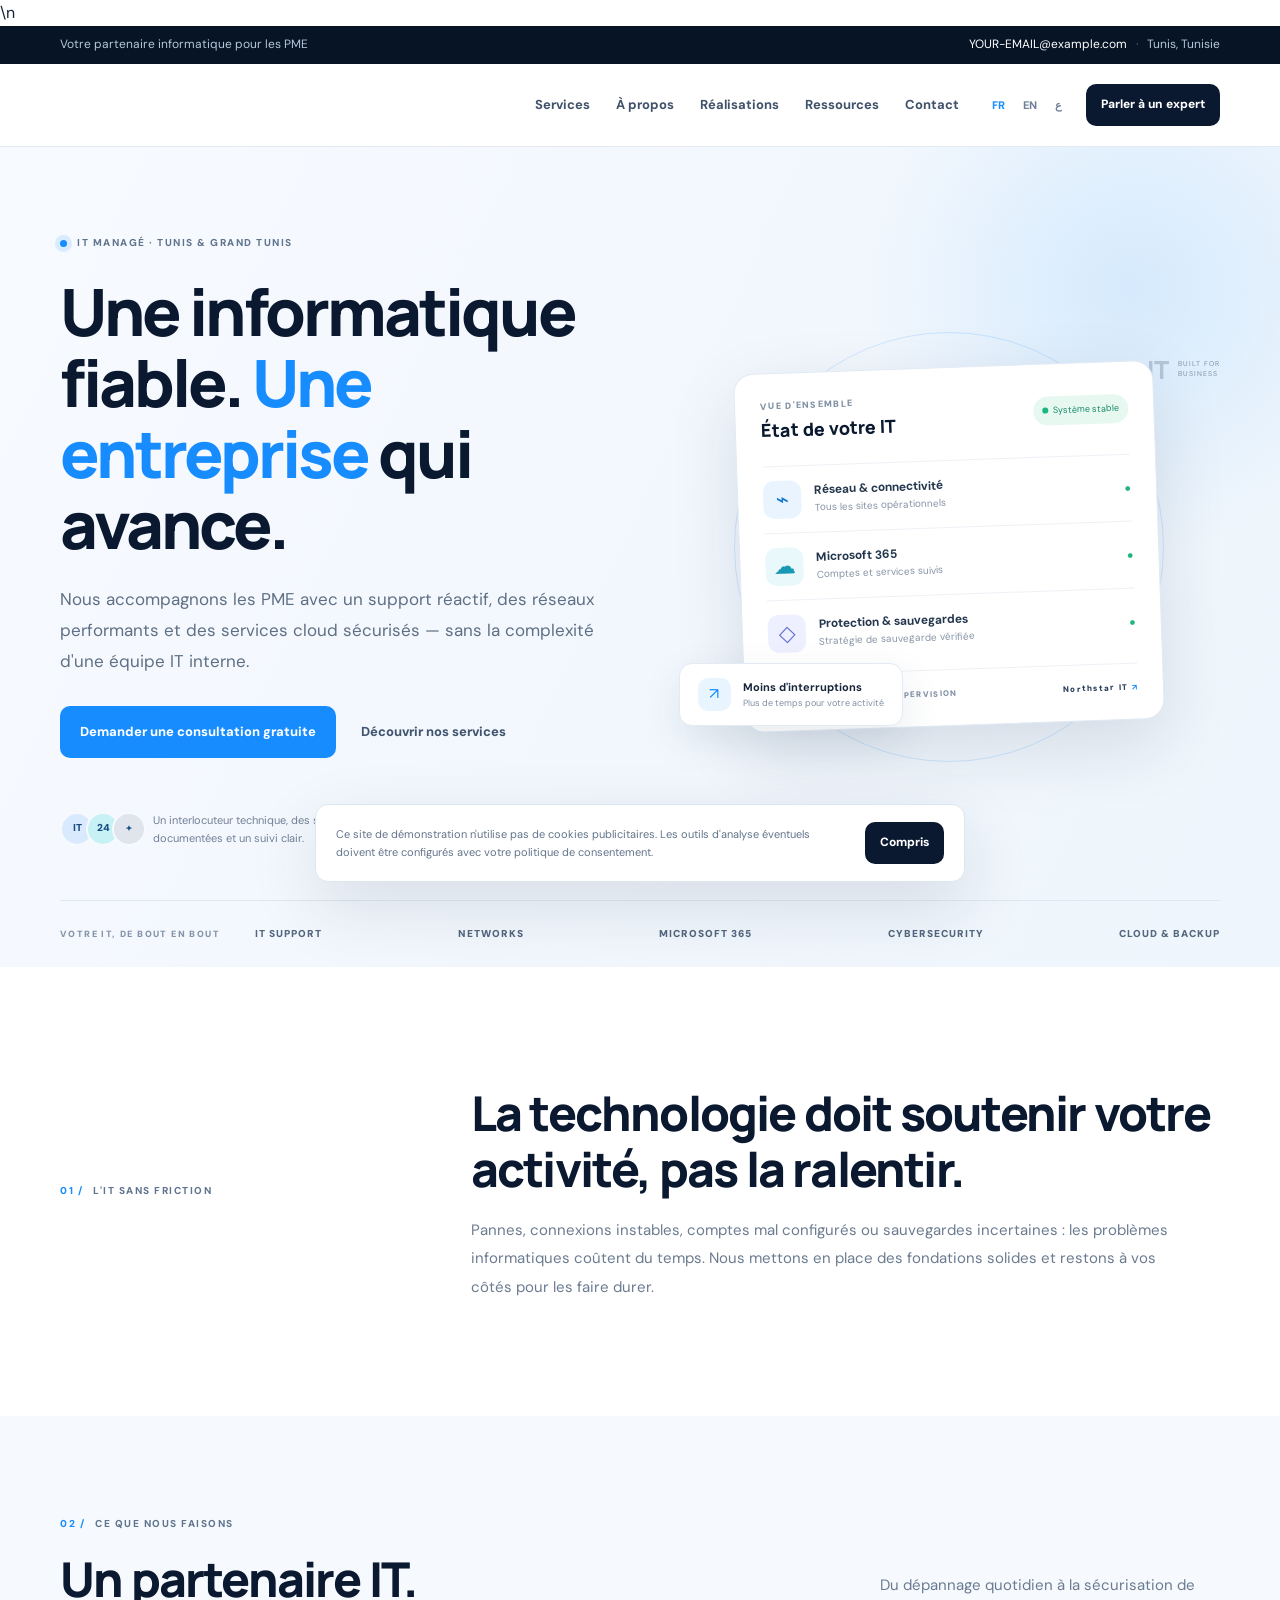
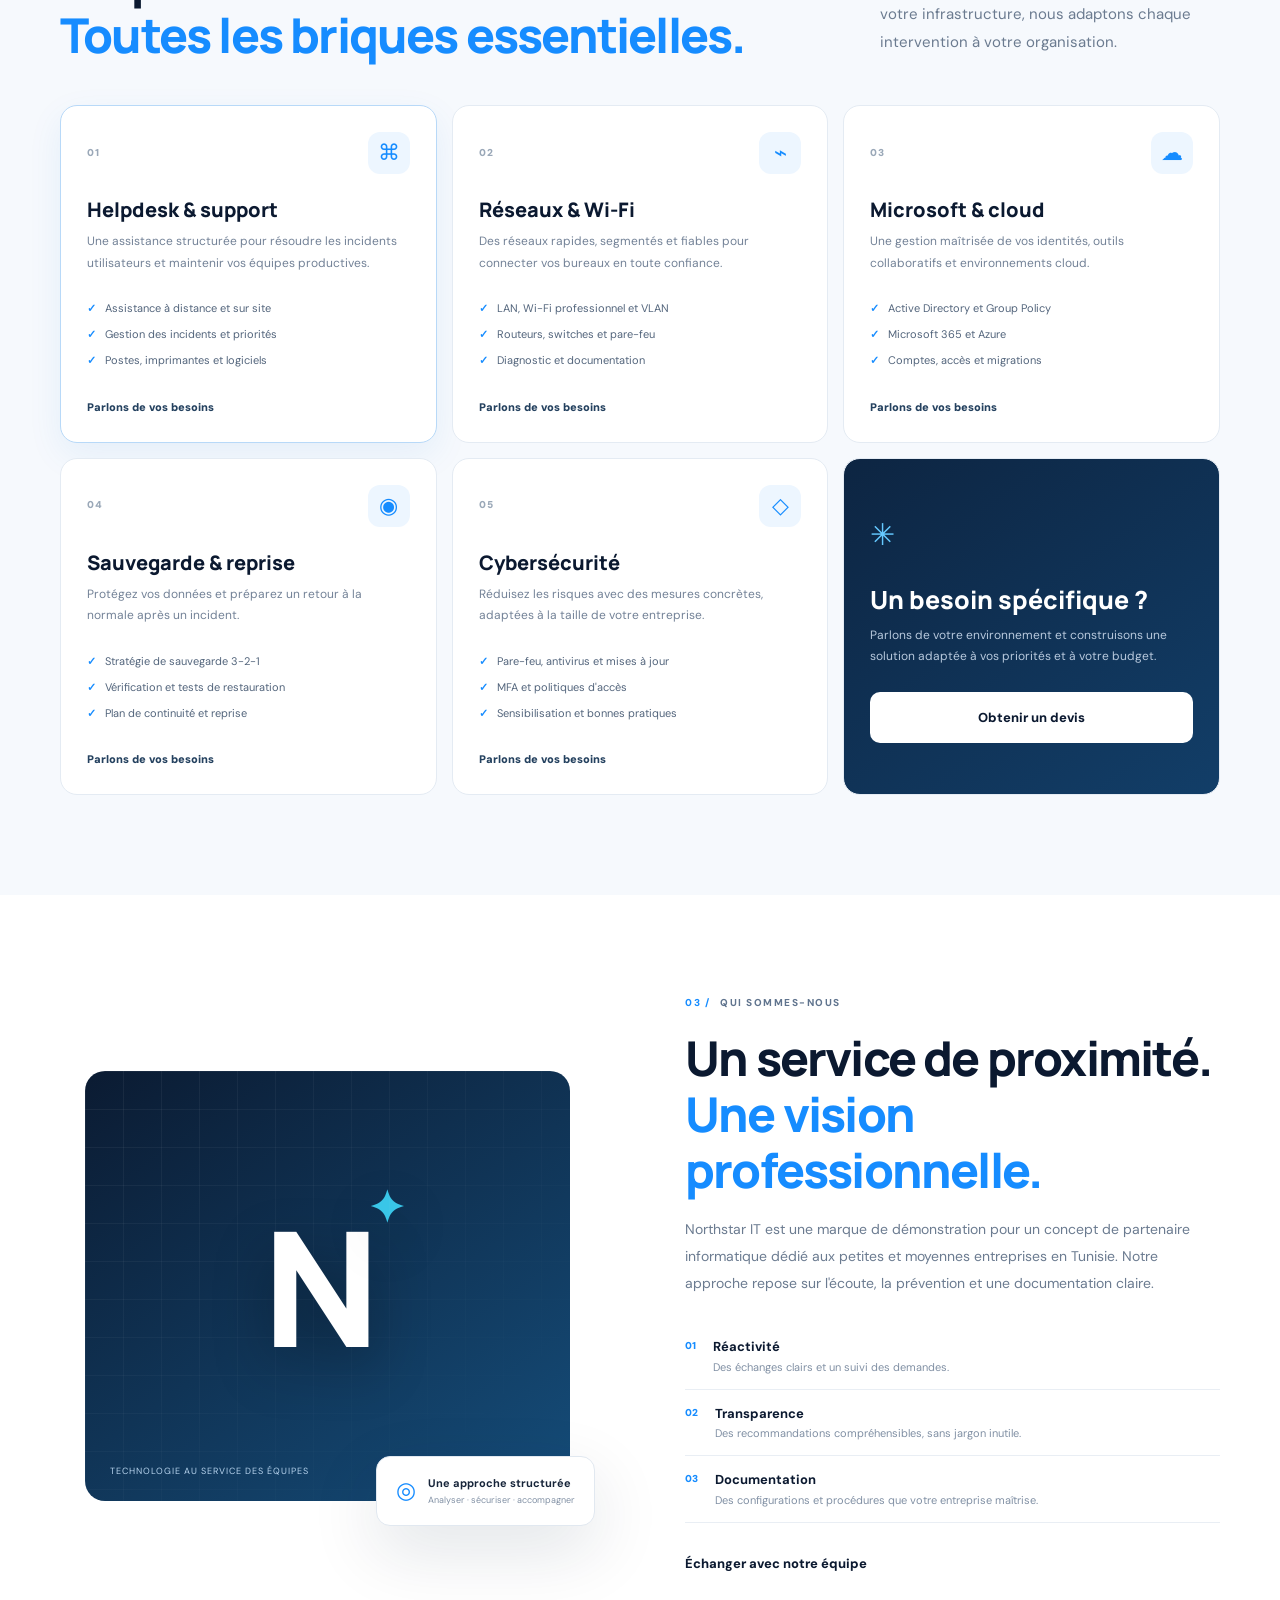
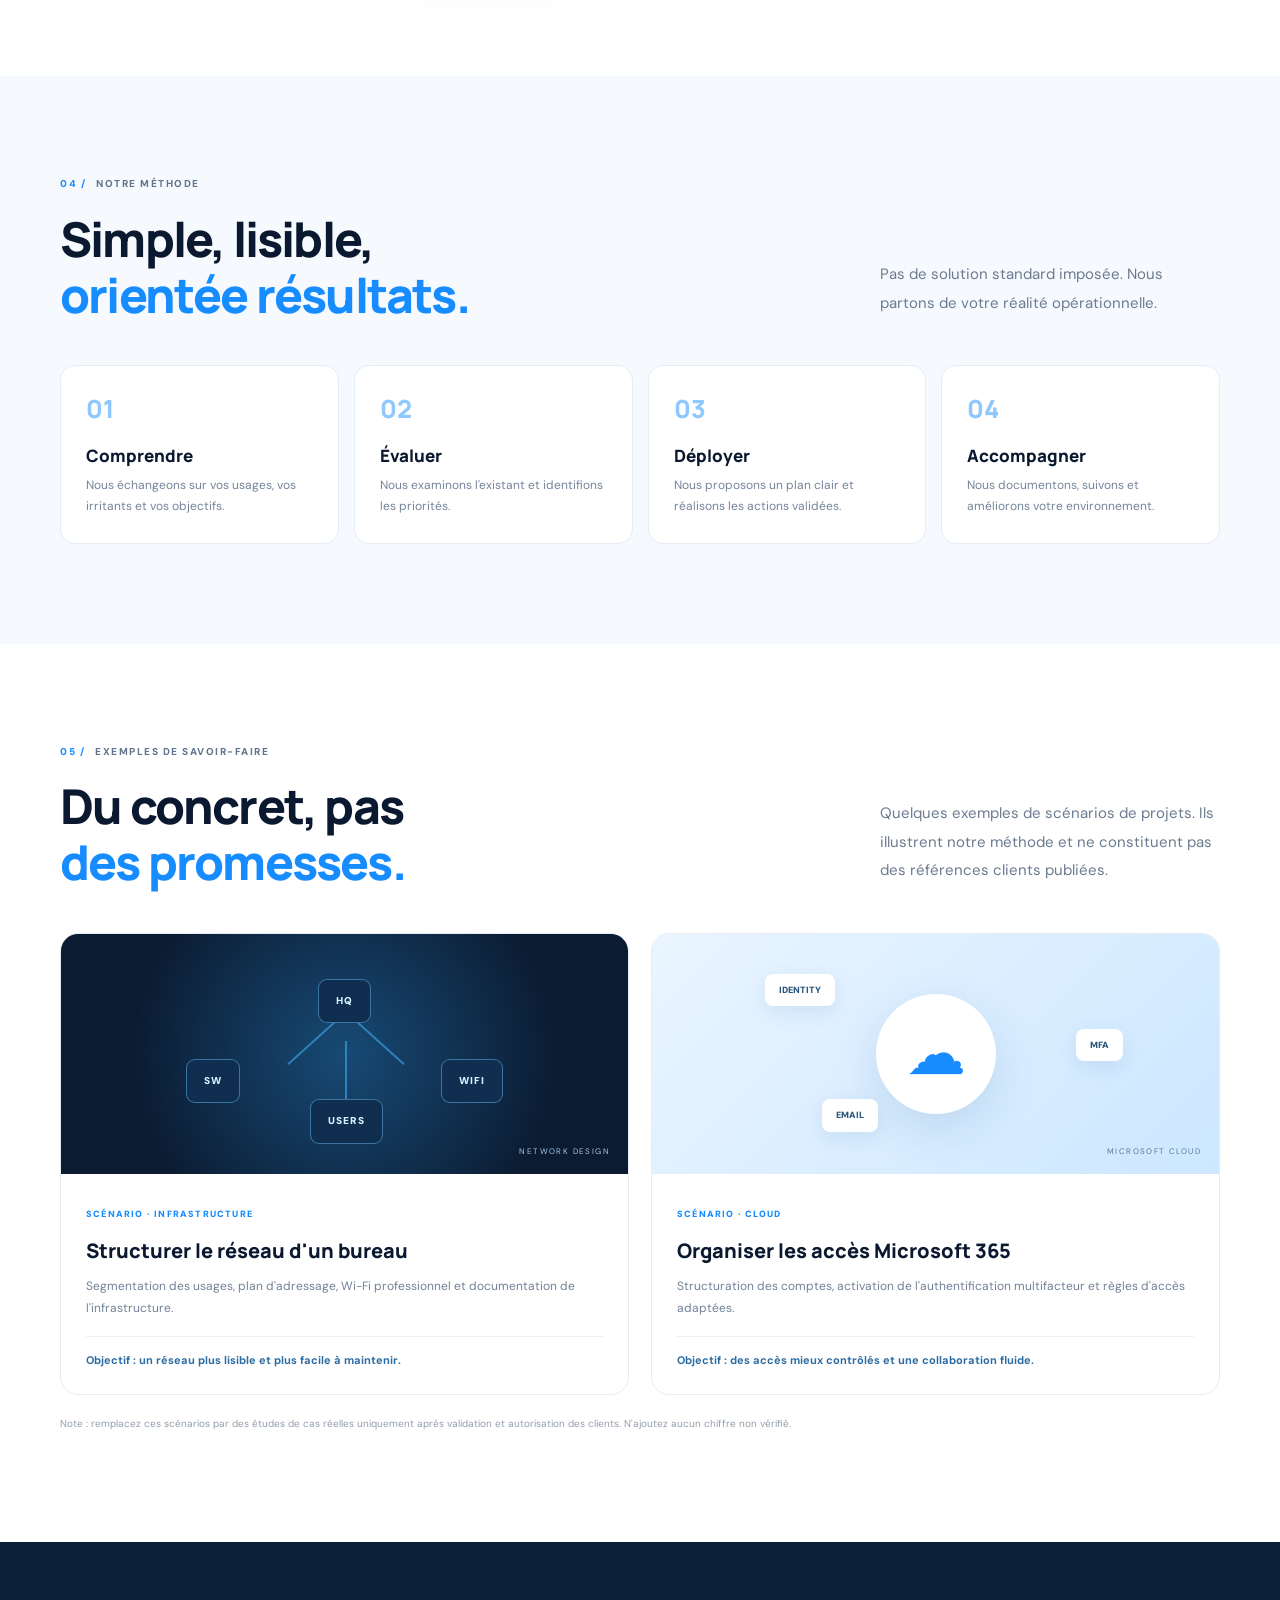
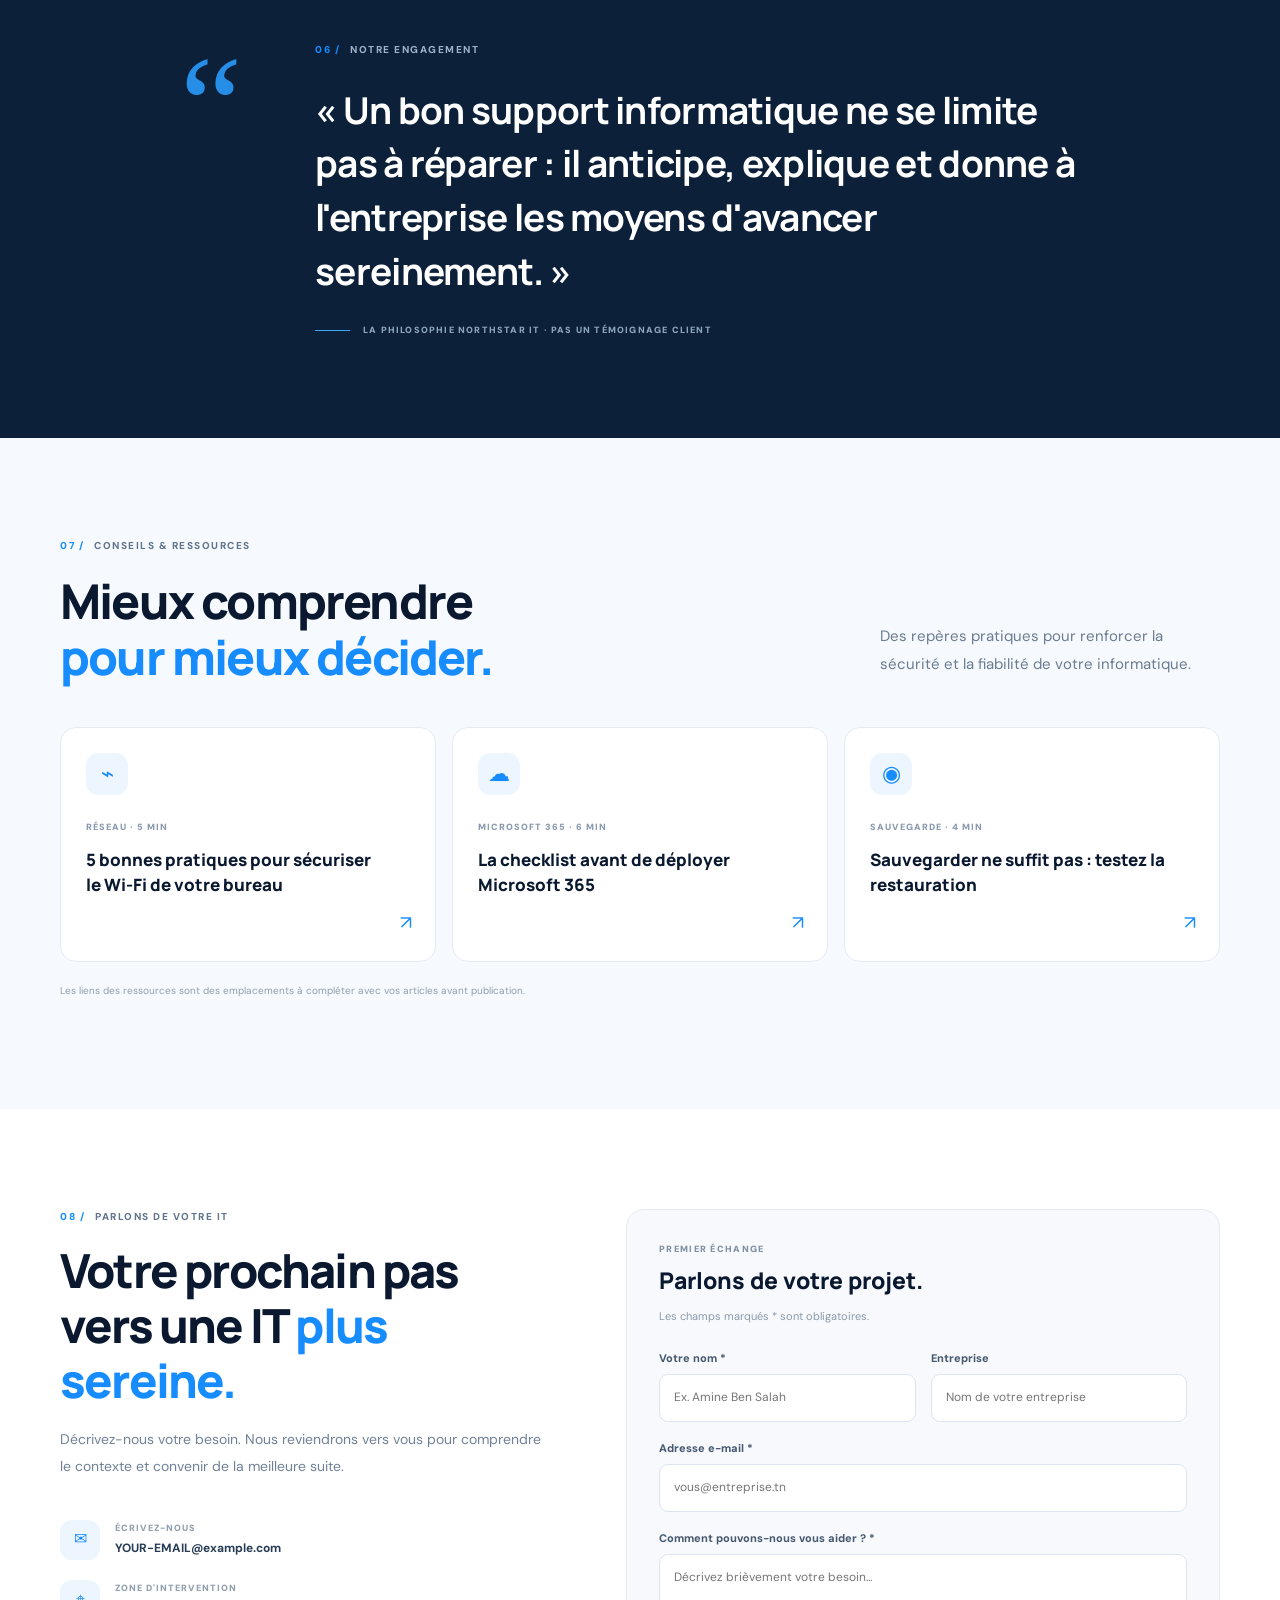
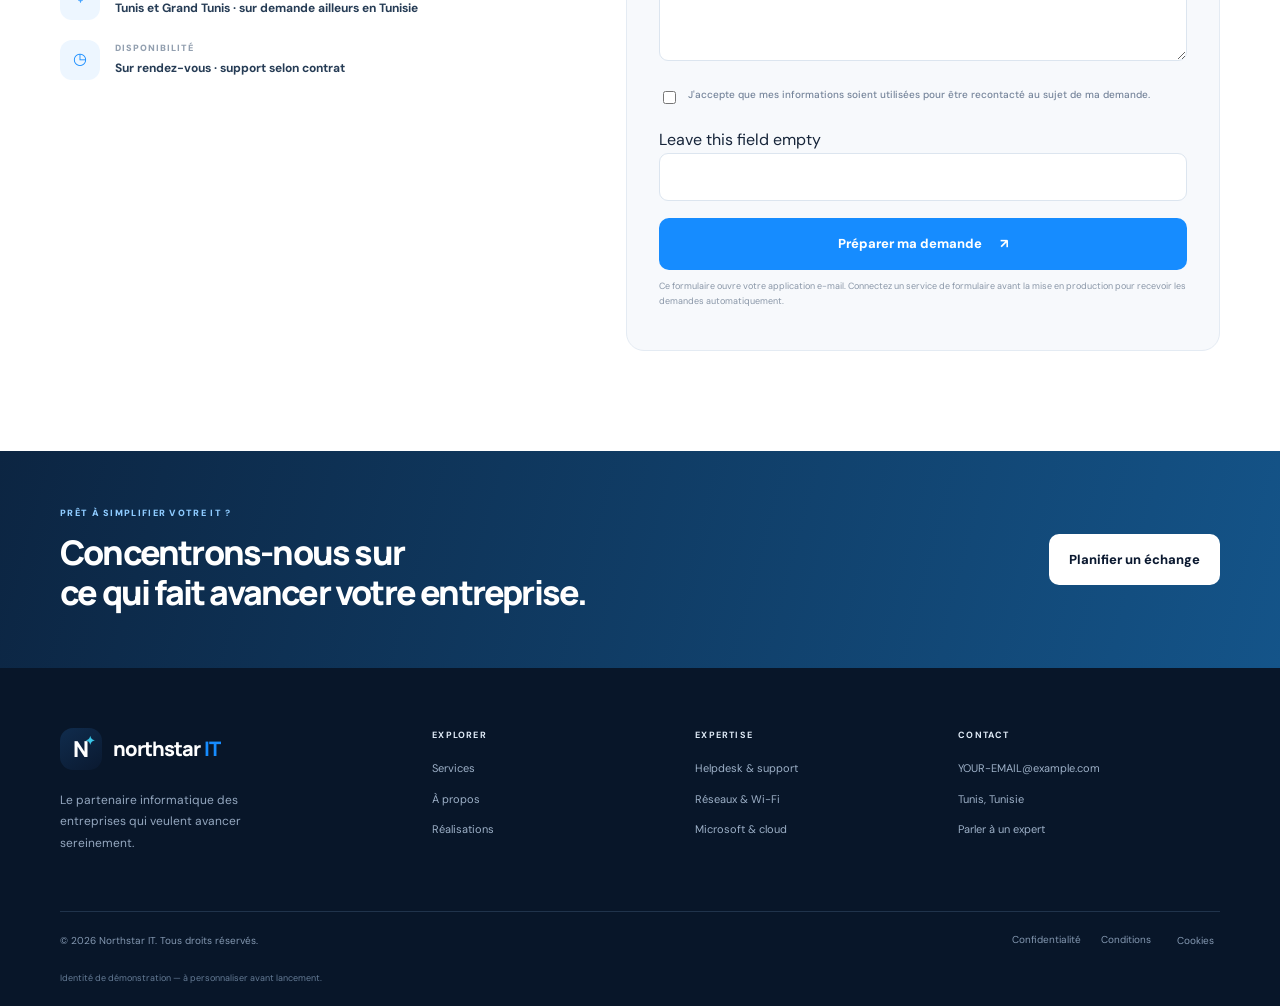
==== commit d4598d61: "Add contact consent field and spam honeypot" ====
--- a/index.html
+++ b/index.html
@@ -81,7 +81,7 @@
     <section class="insights section-pad" id="insights"><div class="container"><div class="section-heading"><div><div class="section-kicker"><span>07 /</span><span data-i18n="insightsKicker">CONSEILS & RESSOURCES</span></div><h2 data-i18n="insightsTitle">Mieux comprendre<br><em>pour mieux décider.</em></h2></div><p data-i18n="insightsIntro">Des repères pratiques pour renforcer la sécurité et la fiabilité de votre informatique.</p></div><div class="resource-grid"><a class="resource-card" href="#contact"><span class="resource-icon">⌁</span><span class="resource-meta">RÉSEAU · 5 MIN</span><h3 data-i18n="r1Title">5 bonnes pratiques pour sécuriser le Wi-Fi de votre bureau</h3><span class="resource-arrow">↗</span></a><a class="resource-card" href="#contact"><span class="resource-icon">☁</span><span class="resource-meta">MICROSOFT 365 · 6 MIN</span><h3 data-i18n="r2Title">La checklist avant de déployer Microsoft 365</h3><span class="resource-arrow">↗</span></a><a class="resource-card" href="#contact"><span class="resource-icon">◉</span><span class="resource-meta">SAUVEGARDE · 4 MIN</span><h3 data-i18n="r3Title">Sauvegarder ne suffit pas : testez la restauration</h3><span class="resource-arrow">↗</span></a></div><p class="disclaimer" data-i18n="resourceDisclaimer">Les liens des ressources sont des emplacements à compléter avec vos articles avant publication.</p></div></section>
 
     <section class="contact section-pad" id="contact"><div class="container contact-grid"><div class="contact-copy"><div class="section-kicker"><span>08 /</span><span data-i18n="contactKicker">PARLONS DE VOTRE IT</span></div><h2 data-i18n="contactTitle">Votre prochain pas vers une IT <em>plus sereine.</em></h2><p data-i18n="contactText">Décrivez-nous votre besoin. Nous reviendrons vers vous pour comprendre le contexte et convenir de la meilleure suite.</p><div class="contact-details"><a href="mailto:YOUR-EMAIL@example.com"><span>✉</span><div><small data-i18n="emailLabel">ÉCRIVEZ-NOUS</small><b>YOUR-EMAIL@example.com</b></div></a><div><span>⌖</span><div><small data-i18n="areaLabel">ZONE D'INTERVENTION</small><b data-i18n="areaText">Tunis et Grand Tunis · sur demande ailleurs en Tunisie</b></div></div><div><span>◷</span><div><small data-i18n="hoursLabel">DISPONIBILITÉ</small><b data-i18n="hoursText">Sur rendez-vous · support selon contrat</b></div></div></div></div>
-      <form class="contact-form" id="contact-form"><div class="form-heading"><span data-i18n="formEyebrow">PREMIER ÉCHANGE</span><h3 data-i18n="formTitle">Parlons de votre projet.</h3><p data-i18n="formIntro">Les champs marqués * sont obligatoires.</p></div><div class="form-row"><label><span data-i18n="nameLabel">Votre nom *</span><input name="name" autocomplete="name" required placeholder="Ex. Amine Ben Salah"></label><label><span data-i18n="companyLabel">Entreprise</span><input name="company" autocomplete="organization" placeholder="Nom de votre entreprise"></label></div><label><span data-i18n="formEmail">Adresse e-mail *</span><input type="email" name="email" autocomplete="email" required placeholder="vous@entreprise.tn"></label><label><span data-i18n="problemLabel">Comment pouvons-nous vous aider ? *</span><textarea name="message" rows="4" required placeholder="Décrivez brièvement votre besoin..."></textarea></label><label class="consent"><input type="checkbox" required><span data-i18n="consent">J'accepte que mes informations soient utilisées pour être recontacté au sujet de ma demande.</span></label><button class="button button-primary form-submit" type="submit"><span data-i18n="sendButton">Envoyer ma demande</span><span>↗</span></button><p class="form-note" id="form-status" role="status" aria-live="polite" data-i18n="formNote">Ce formulaire ouvre votre application e-mail. Connectez un service de formulaire avant la mise en production pour recevoir les demandes automatiquement.</p></form>
+      <form class="contact-form" id="contact-form"><div class="form-heading"><span data-i18n="formEyebrow">PREMIER ÉCHANGE</span><h3 data-i18n="formTitle">Parlons de votre projet.</h3><p data-i18n="formIntro">Les champs marqués * sont obligatoires.</p></div><div class="form-row"><label><span data-i18n="nameLabel">Votre nom *</span><input name="name" autocomplete="name" required placeholder="Ex. Amine Ben Salah"></label><label><span data-i18n="companyLabel">Entreprise</span><input name="company" autocomplete="organization" placeholder="Nom de votre entreprise"></label></div><label><span data-i18n="formEmail">Adresse e-mail *</span><input type="email" name="email" autocomplete="email" required placeholder="vous@entreprise.tn"></label><label><span data-i18n="problemLabel">Comment pouvons-nous vous aider ? *</span><textarea name="message" rows="4" required placeholder="Décrivez brièvement votre besoin..."></textarea></label><label class="consent"><input type="checkbox" name="consent" required><span data-i18n="consent">J'accepte que mes informations soient utilisées pour être recontacté au sujet de ma demande.</span></label><label class="form-honeypot" aria-hidden="true">Leave this field empty<input name="website" tabindex="-1" autocomplete="off"></label><button class="button button-primary form-submit" type="submit"><span data-i18n="sendButton">Envoyer ma demande</span><span>↗</span></button><p class="form-note" id="form-status" role="status" aria-live="polite" data-i18n="formNote">Ce formulaire ouvre votre application e-mail. Connectez un service de formulaire avant la mise en production pour recevoir les demandes automatiquement.</p></form>
     </div></section>
     <section class="final-cta"><div class="container final-cta-inner"><div><span data-i18n="finalEyebrow">PRÊT À SIMPLIFIER VOTRE IT ?</span><h2 data-i18n="finalTitle">Concentrons-nous sur<br>ce qui fait avancer votre entreprise.</h2></div><a href="#contact" class="button button-light" data-i18n="finalCta">Planifier un échange <span>↗</span></a></div></section>
   </main>
--- a/assets/css/styles.css
+++ b/assets/css/styles.css
@@ -4,3 +4,4 @@
 @media(max-width:760px){.container{width:min(100% - 34px,600px)}.section-pad{padding:70px 0}.topbar-inner{font-size:10px}.topbar-inner>div{display:none}.nav-wrap{height:70px}.menu-toggle{display:flex;flex-direction:column;gap:6px;padding:10px}.menu-toggle span{width:24px;height:2px;background:var(--navy)}.main-nav{display:none;position:absolute;top:70px;left:0;right:0;background:#fff;padding:20px 25px 25px;box-shadow:0 15px 25px #142a441a;align-items:stretch;flex-direction:column;gap:18px}.main-nav.open{display:flex}.nav-actions{justify-content:space-between;margin-top:4px}.hero{padding-top:65px}.hero-grid{grid-template-columns:1fr;gap:5px}.hero h1{font-size:47px;letter-spacing:-2px}.hero-lead{font-size:15px}.hero-visual{min-height:410px}.dashboard-card{max-width:390px}.visual-orbit{width:340px;height:340px}.orbit-two{width:270px;height:270px}.floating-note{left:0;bottom:25px}.hero-stamp{right:5px;top:5px}.trust-items{justify-content:flex-start;gap:15px 22px}.trust-items span{font-size:9px}.intro-grid{grid-template-columns:1fr;gap:20px}.section-heading{display:block}.section-heading>p{margin-top:18px}.service-grid{grid-template-columns:1fr 1fr}.service-card{padding:20px;min-height:320px}.about-grid{grid-template-columns:1fr;gap:45px}.about-art{max-width:520px;margin:auto;width:100%}.about-frame{height:340px}.about-copy h2{font-size:39px}.process-grid{grid-template-columns:1fr 1fr}.case-grid{grid-template-columns:1fr}.testimonial-inner{grid-template-columns:55px 1fr;gap:15px}.quote-mark{font-size:90px}.resource-grid{grid-template-columns:1fr}.resource-card{min-height:190px}.contact-grid{grid-template-columns:1fr;gap:40px}.contact-copy h2{font-size:39px}.final-cta-inner{align-items:flex-start;flex-direction:column}.footer-main{grid-template-columns:1fr 1fr;gap:35px}.footer-brand{grid-column:1/-1}.footer-bottom{align-items:flex-start;flex-direction:column}.footer-bottom>div{flex-wrap:wrap}.form-row{grid-template-columns:1fr}}
 @media(max-width:430px){.service-grid{grid-template-columns:1fr}.service-card{min-height:0}.hero h1{font-size:41px}.hero-actions{align-items:flex-start;flex-direction:column}.hero-visual{min-height:360px}.dashboard-card{padding:18px}.health-row{gap:9px}.floating-note{transform:scale(.9);transform-origin:left bottom}.process-grid{grid-template-columns:1fr}.footer-main{grid-template-columns:1fr 1fr}.about-art{padding:5px}.about-frame{height:300px}.about-chip{right:-5px;bottom:-15px}}
 [dir=rtl] body{text-align:right}[dir=rtl] .section-kicker,[dir=rtl] .eyebrow{flex-direction:row-reverse}[dir=rtl] .text-link span,[dir=rtl] .card-link span{margin-left:0;margin-right:7px}[dir=rtl] .service-card li:before{margin-right:0;margin-left:9px}[dir=rtl] .hero-proof{flex-direction:row-reverse}
+\n.brand-logo{display:block;width:190px;height:auto;max-width:48vw}.brand:focus-visible,.button:focus-visible,a:focus-visible,button:focus-visible{outline:3px solid #39c6e8;outline-offset:3px}\n@media(max-width:760px){.brand-logo{width:165px}}\n
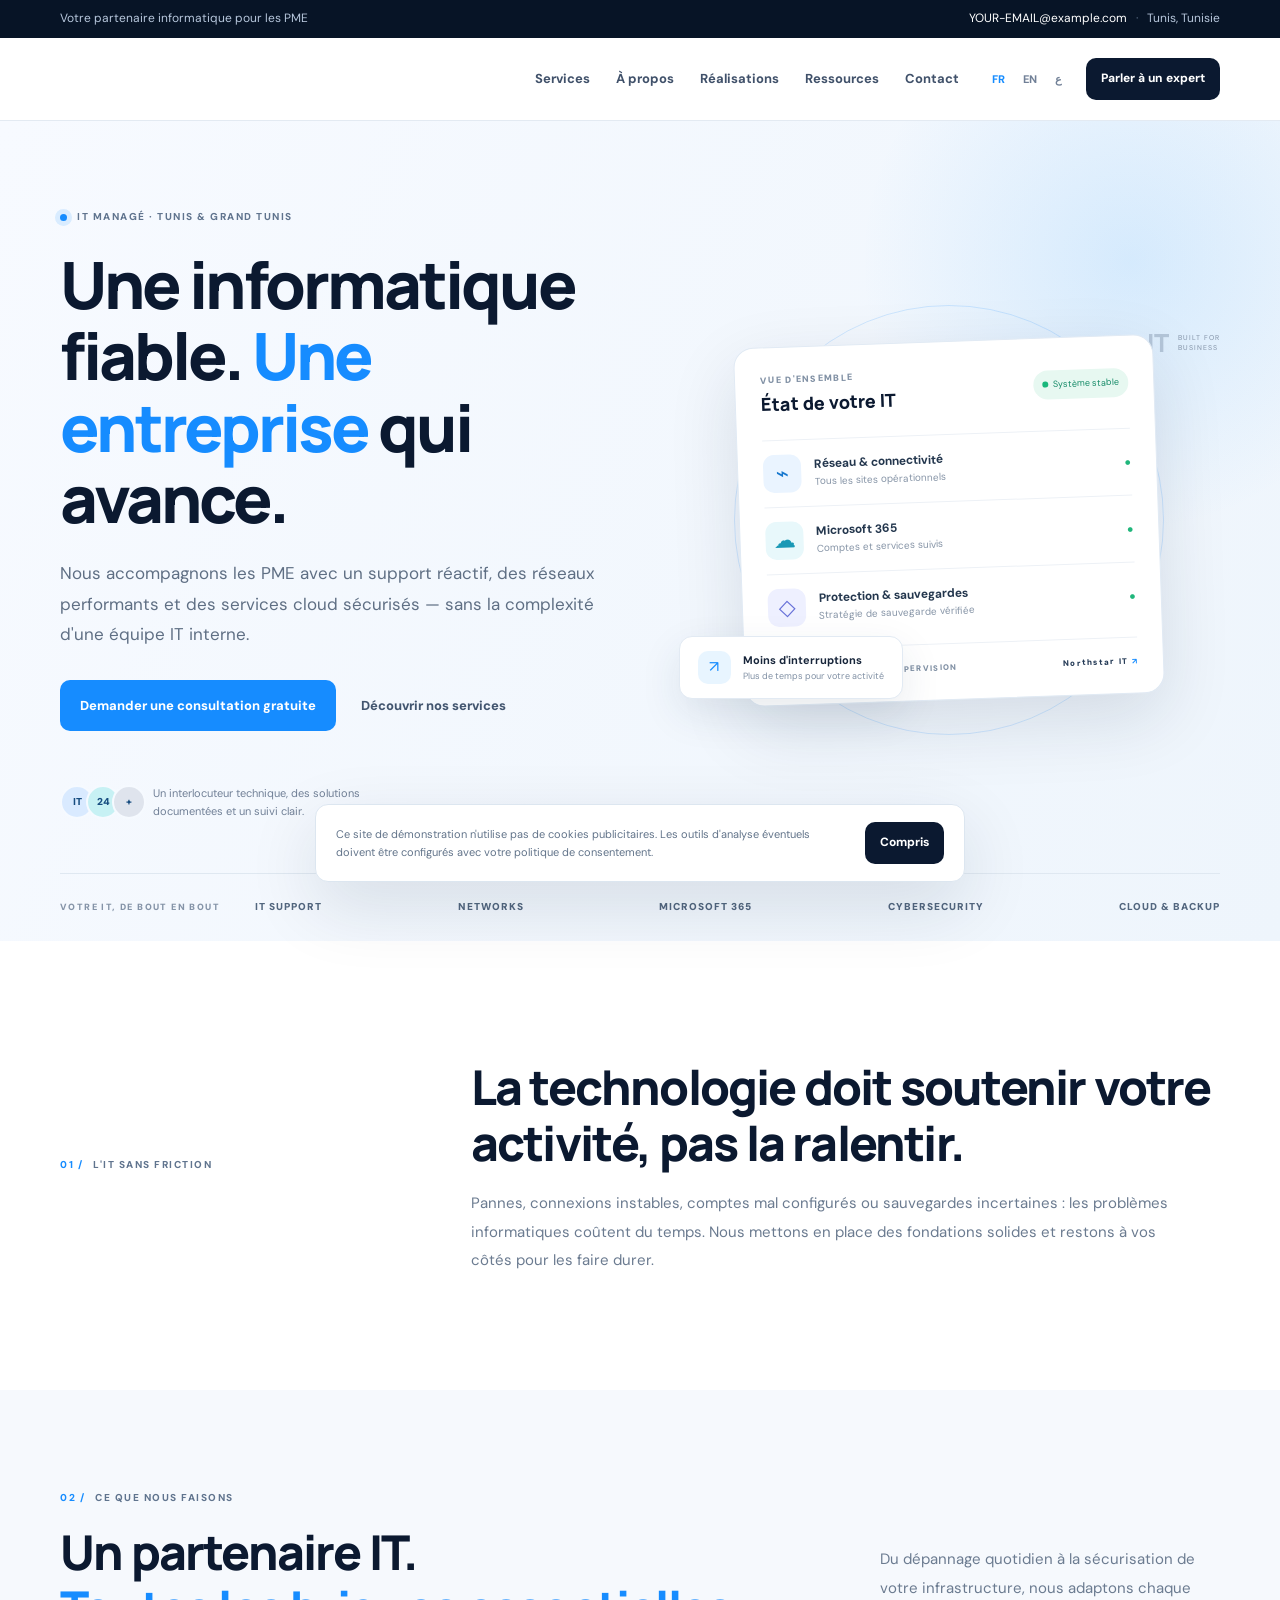
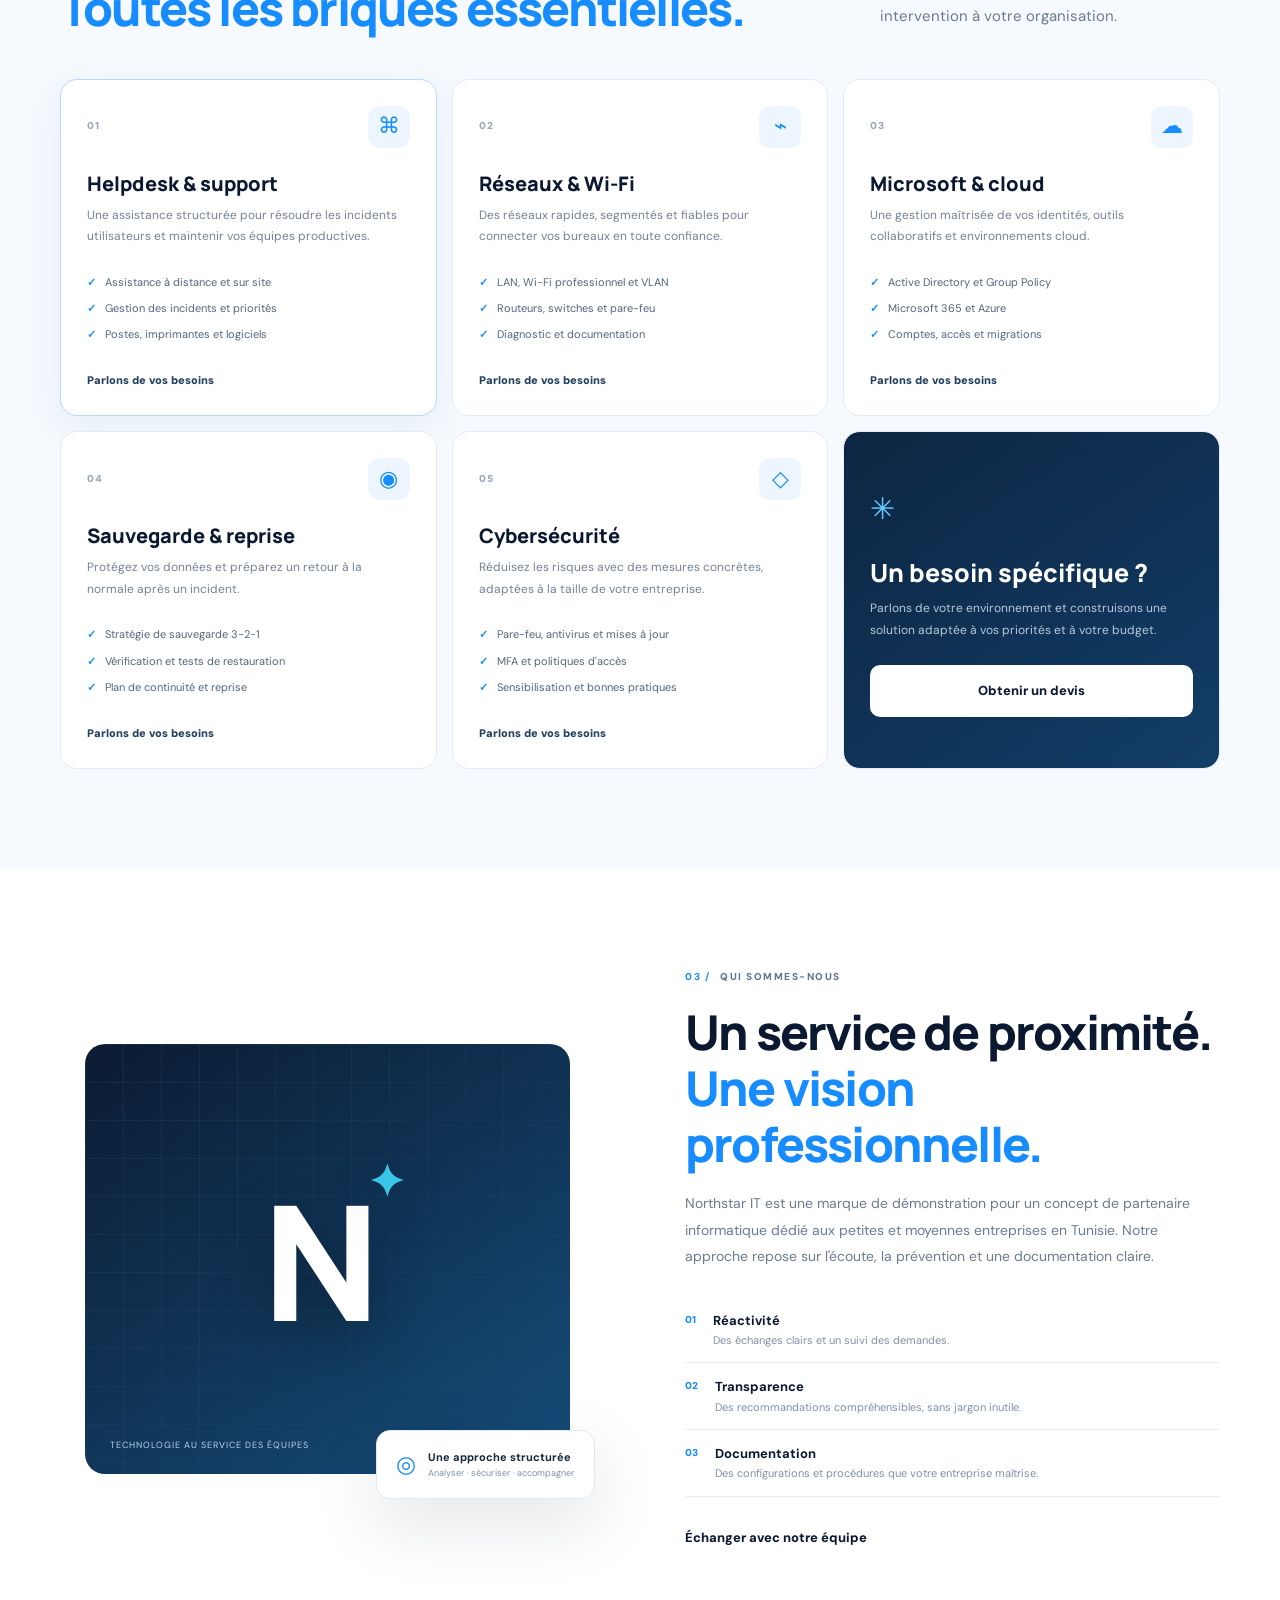
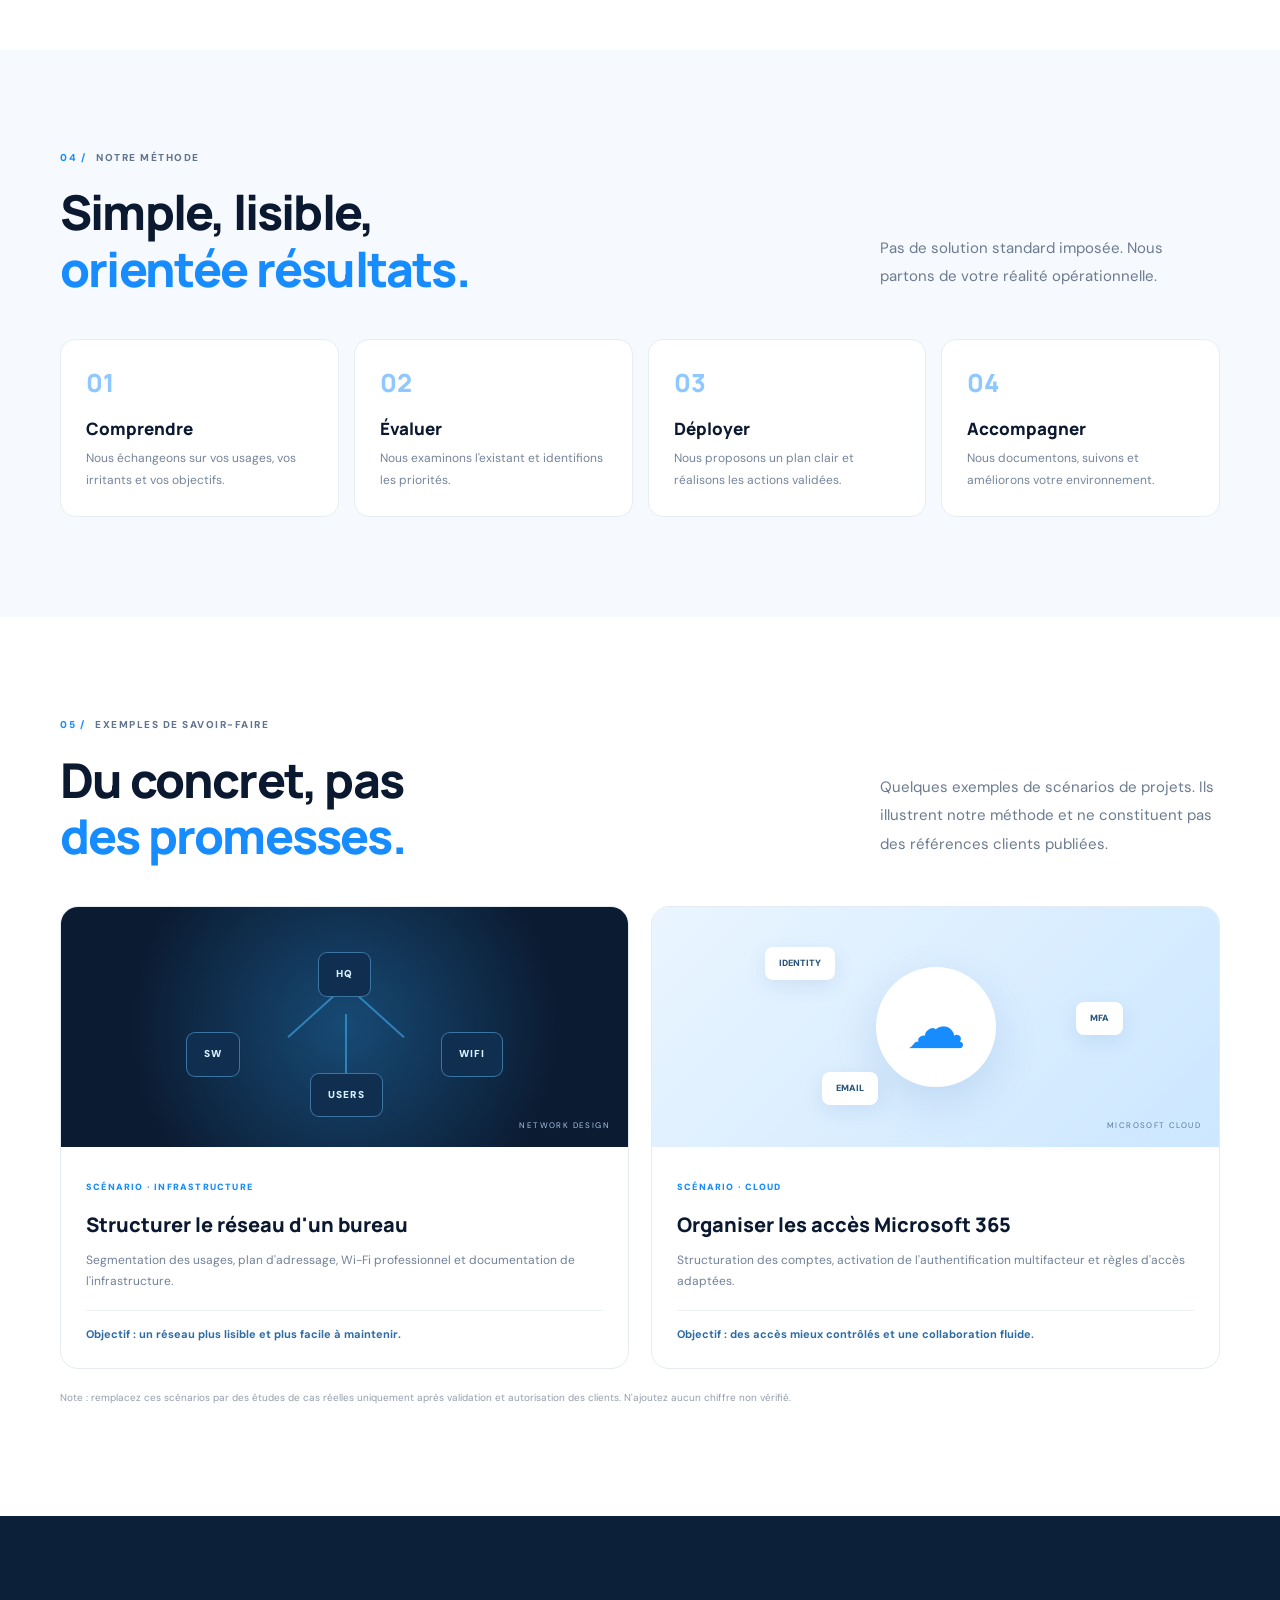
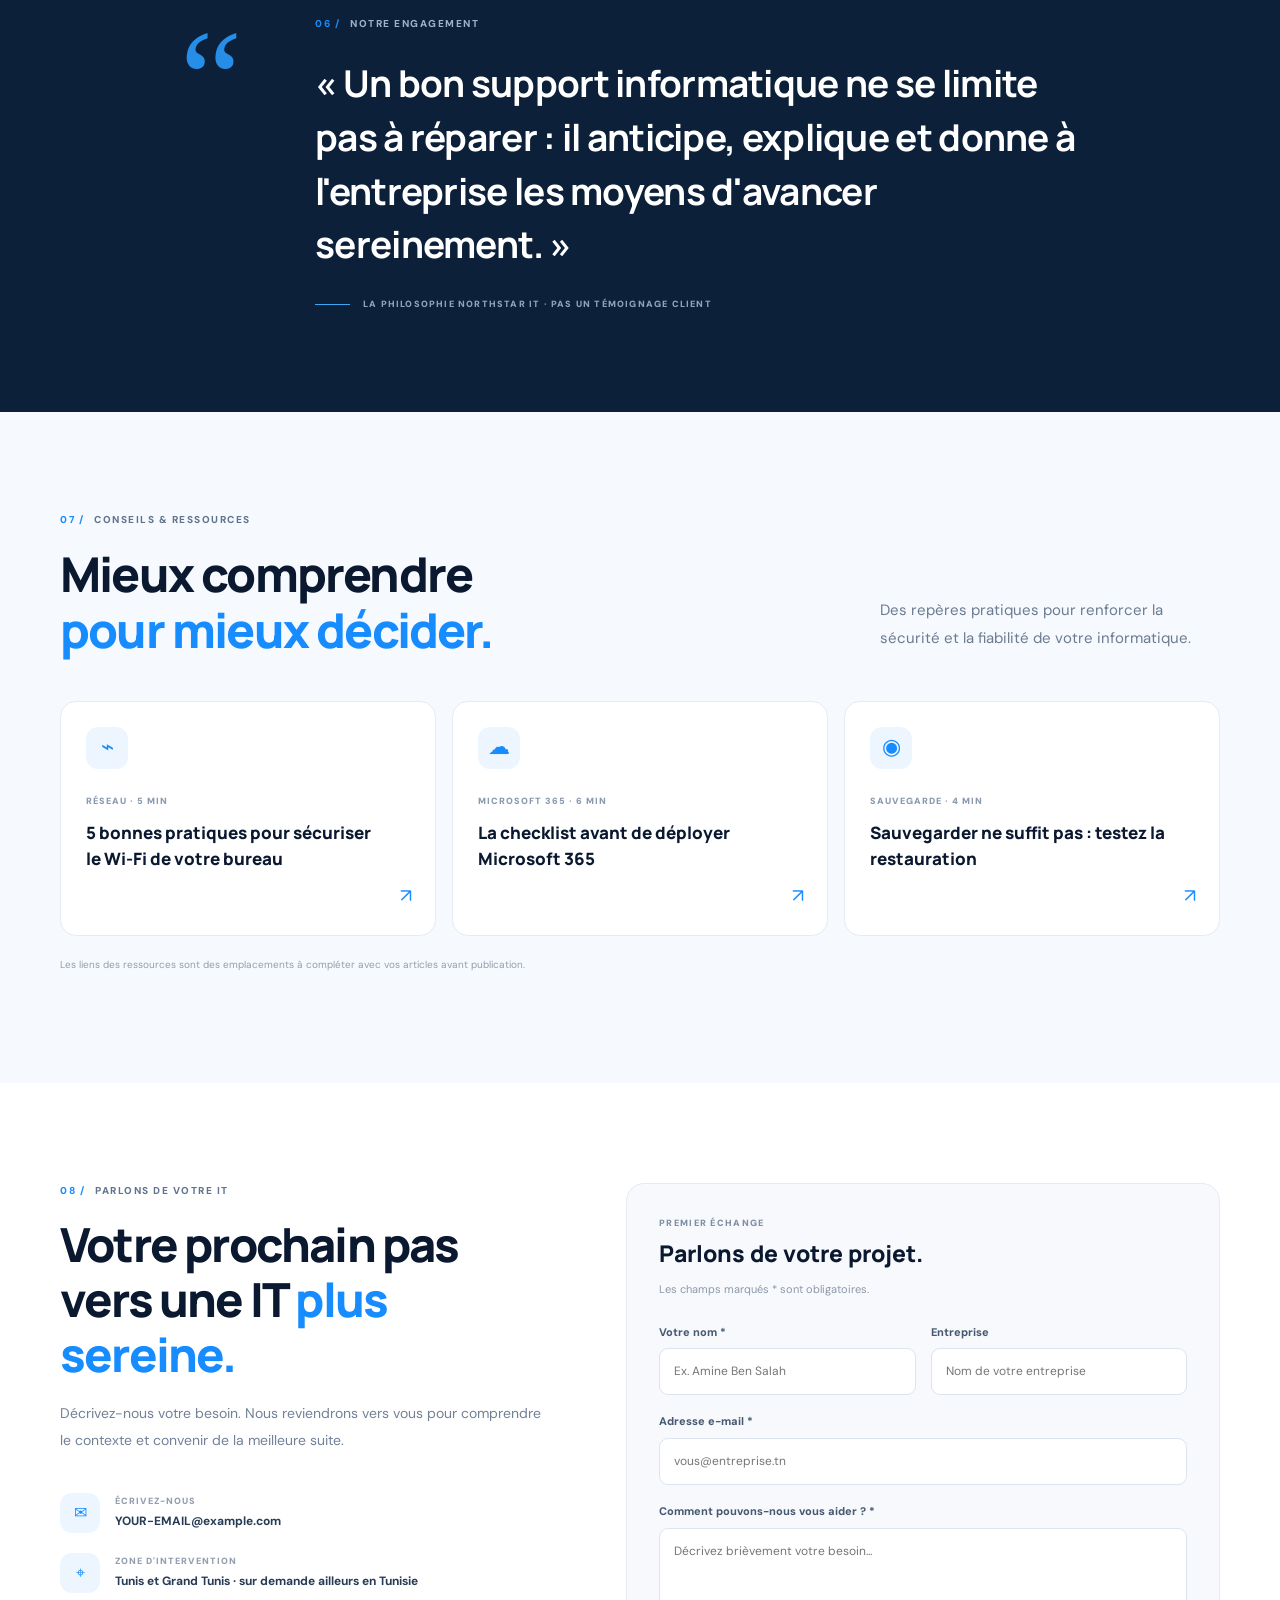
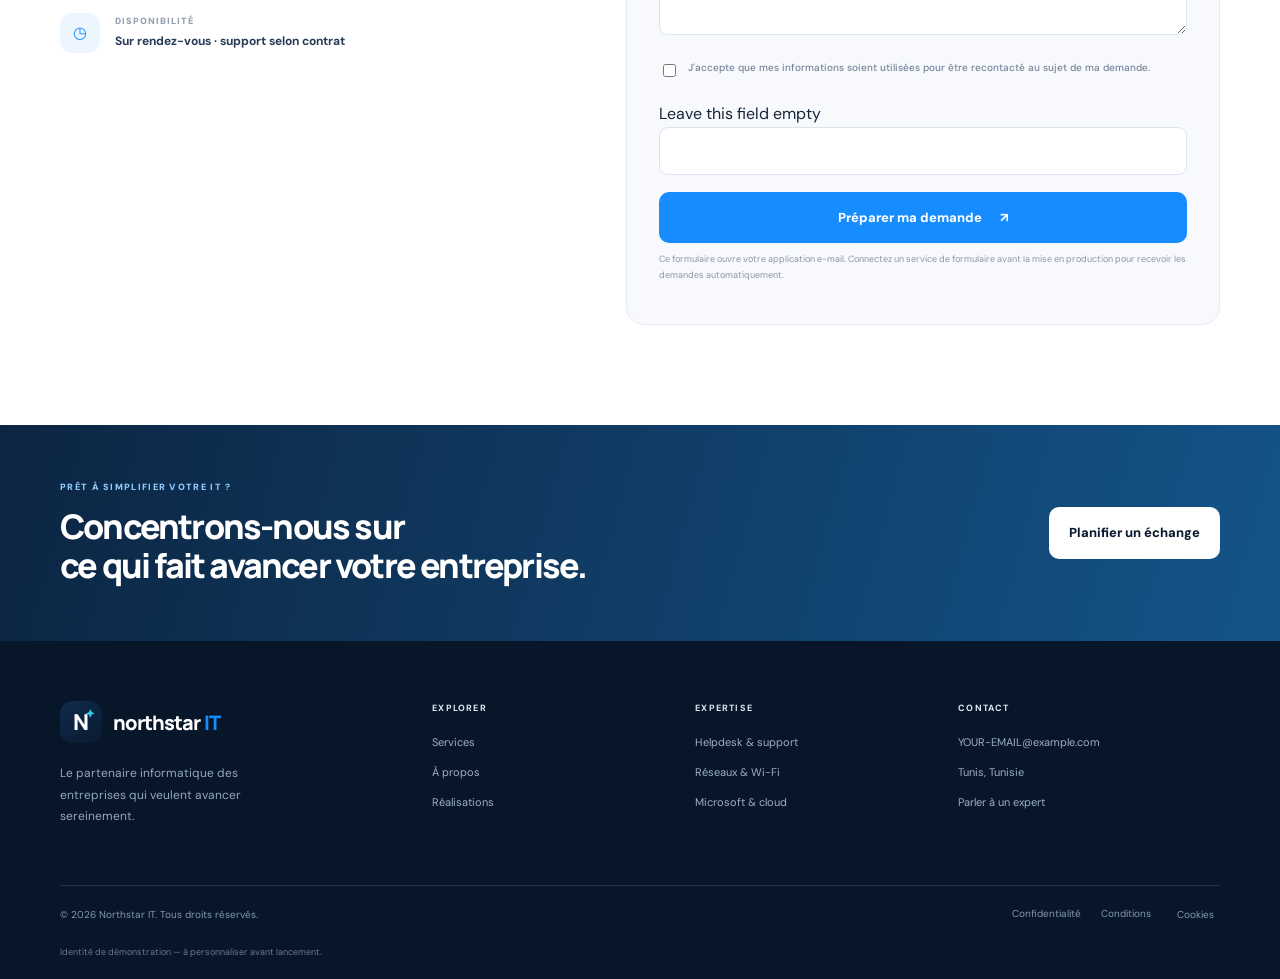
==== commit 1f8eeb27: "Fix head markup and contact form fields" ====
--- a/index.html
+++ b/index.html
@@ -9,7 +9,8 @@
   <link rel="preconnect" href="https://fonts.googleapis.com">
   <link rel="preconnect" href="https://fonts.gstatic.com" crossorigin>
   <link href="https://fonts.googleapis.com/css2?family=DM+Sans:wght@400;500;600;700&family=Manrope:wght@400;500;600;700;800&display=swap" rel="stylesheet">
-  <link rel="icon" href="assets/img/favicon.svg" type="image/svg+xml">\n  <link rel="stylesheet" href="assets/css/styles.css">
+  <link rel="icon" href="assets/img/favicon.svg" type="image/svg+xml">
+  <link rel="stylesheet" href="assets/css/styles.css">
   <script defer src="assets/js/main.js"></script>
 </head>
 <body>
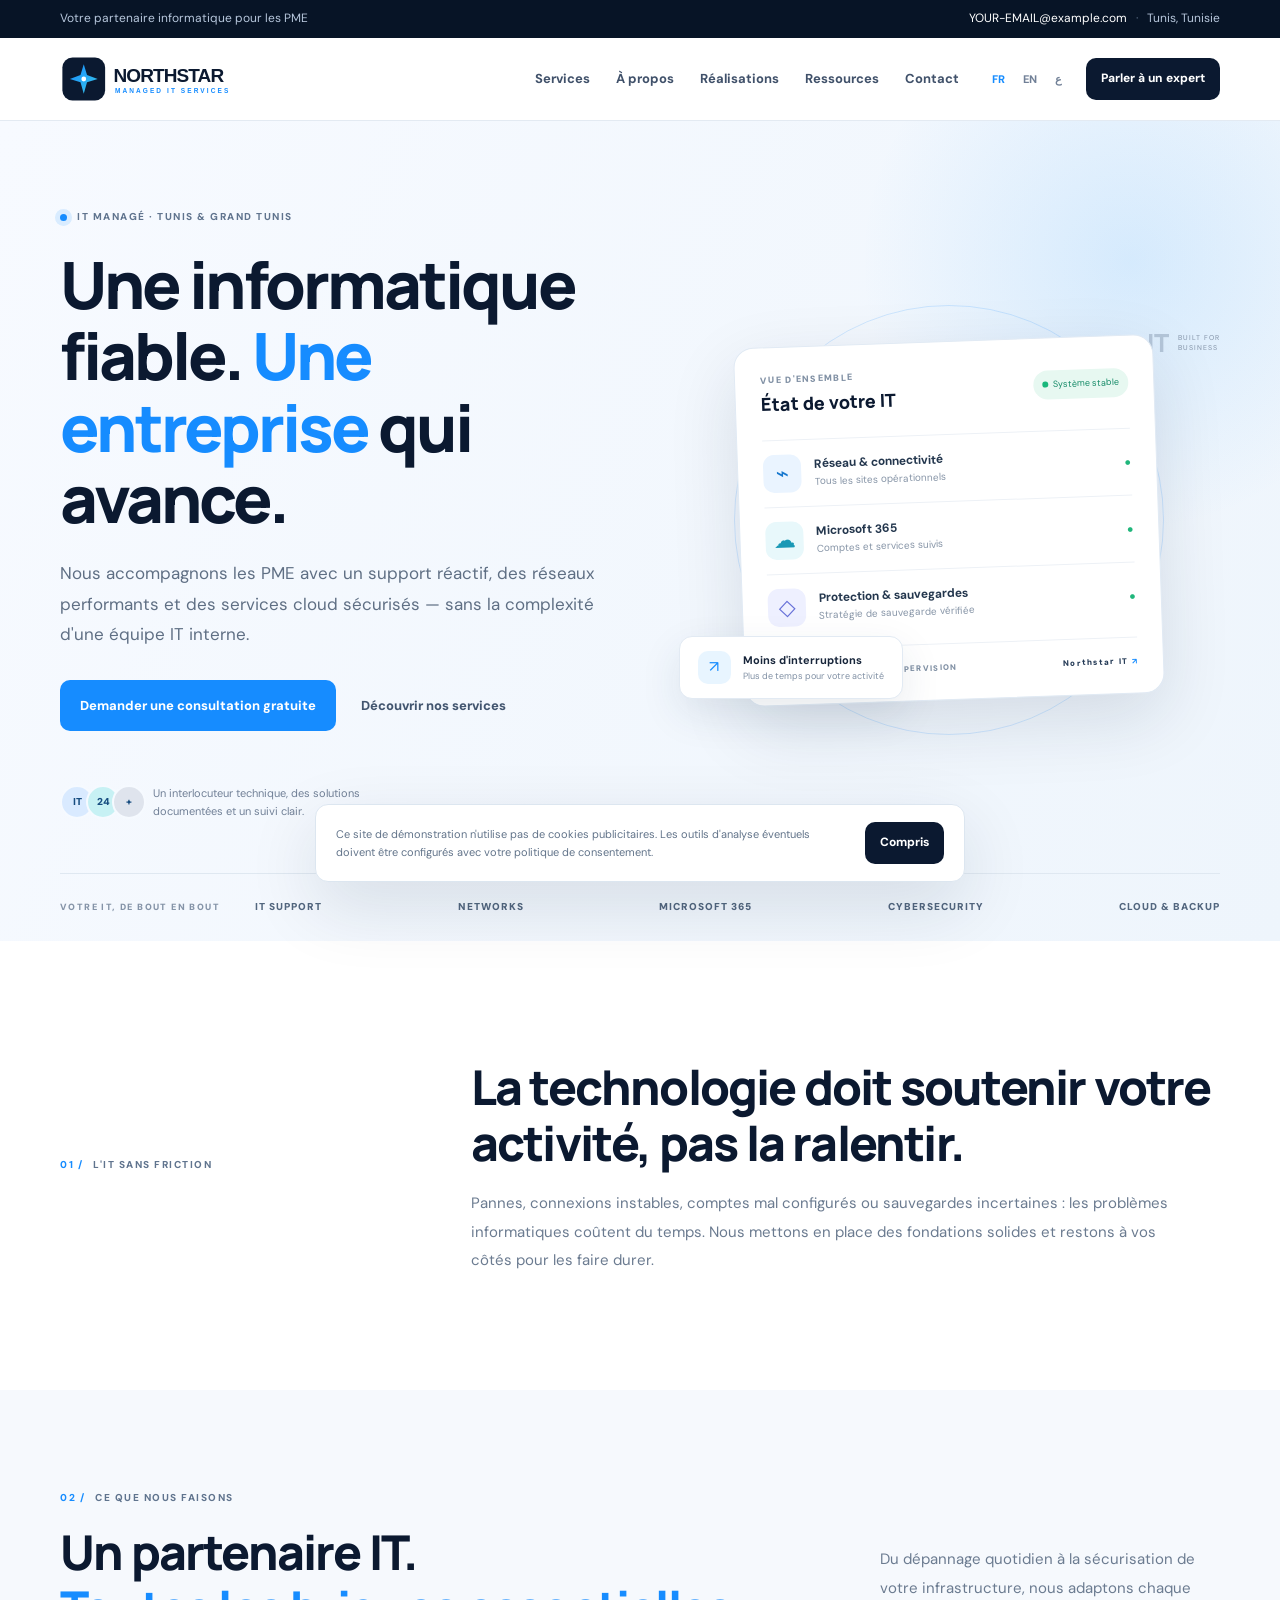
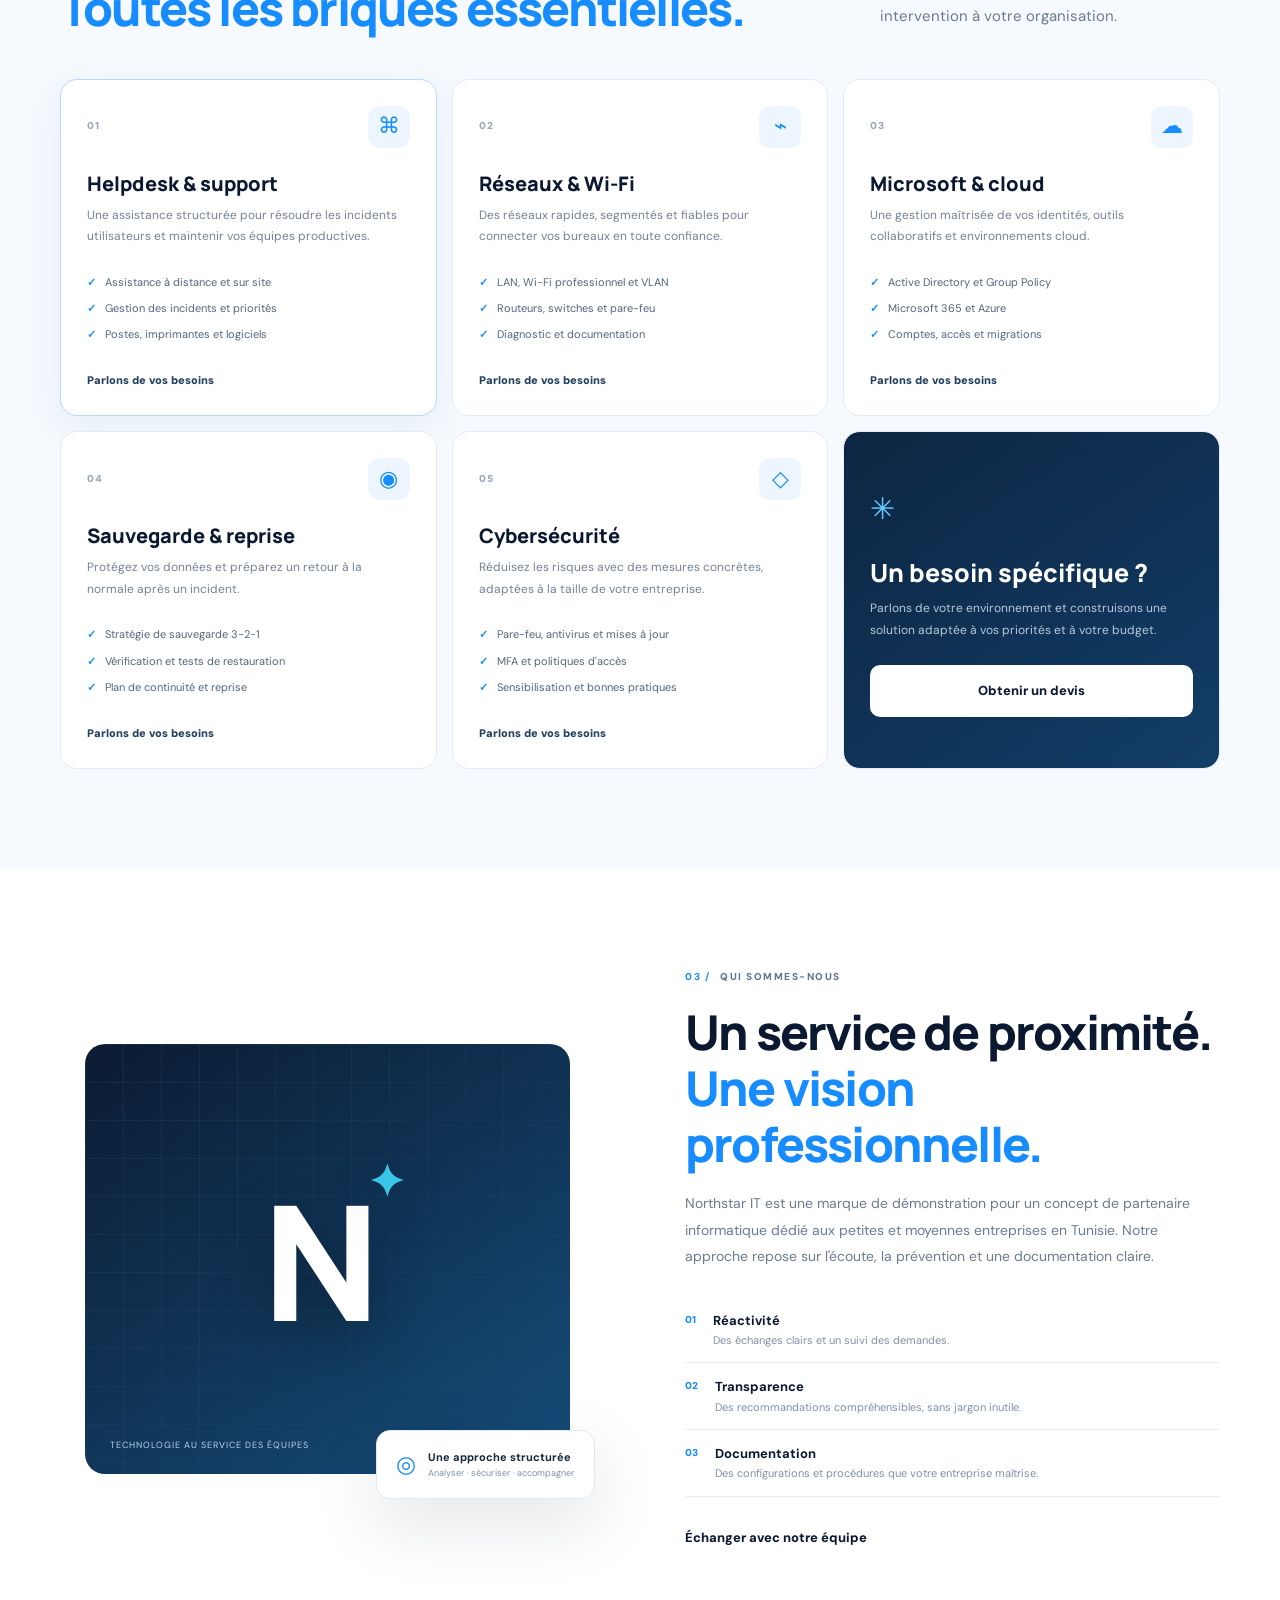
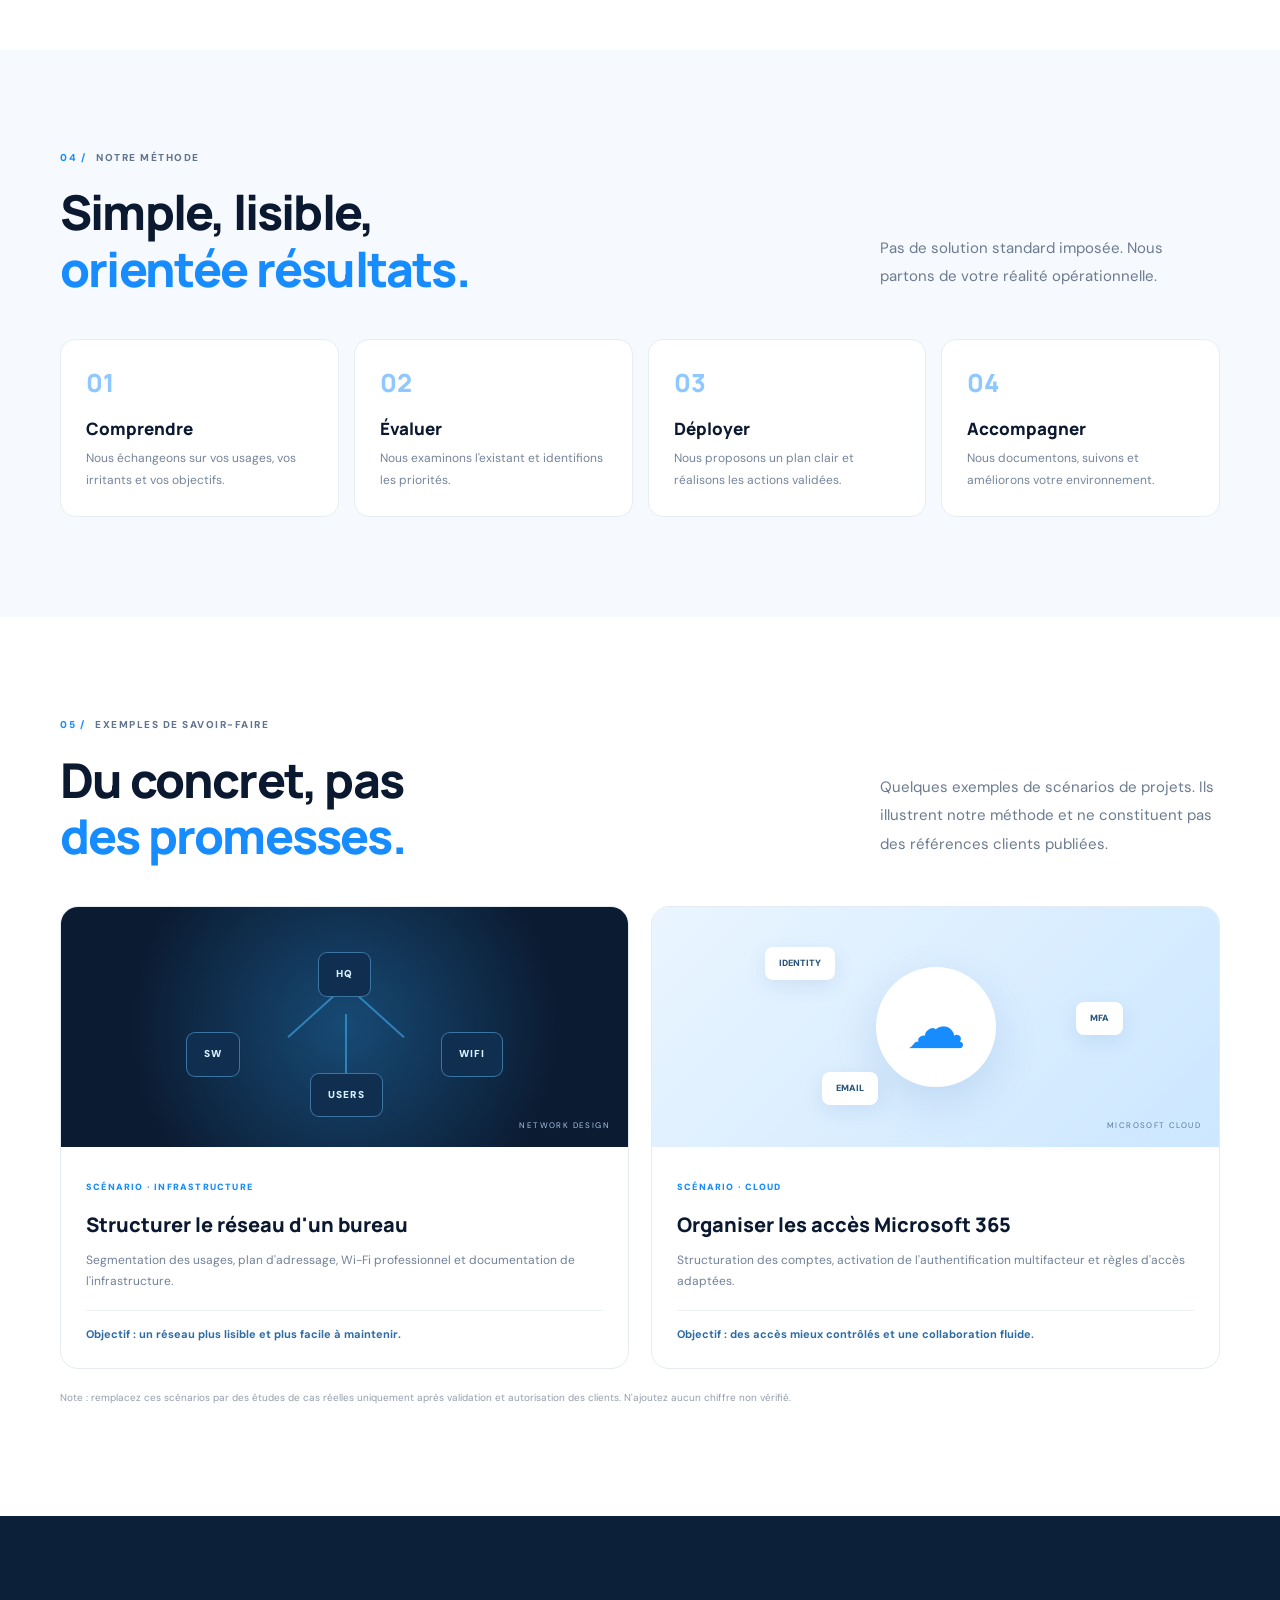
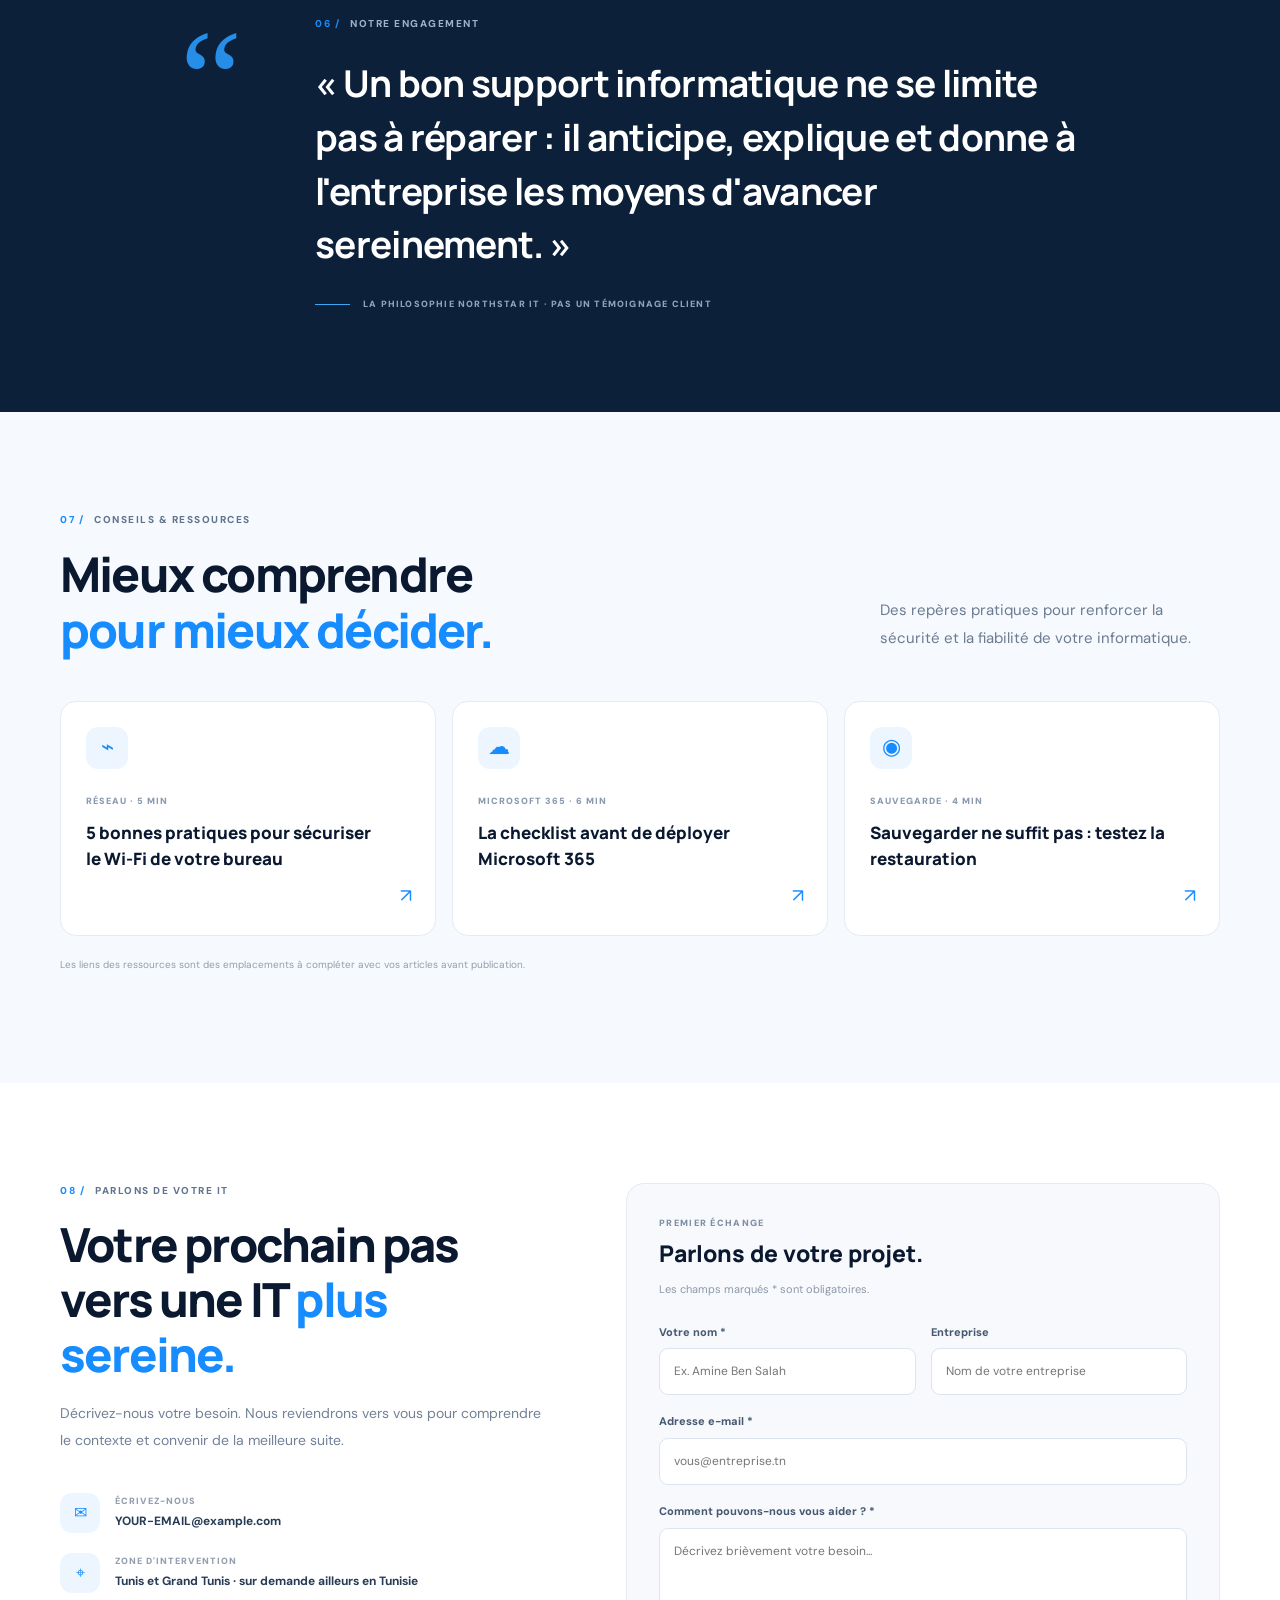
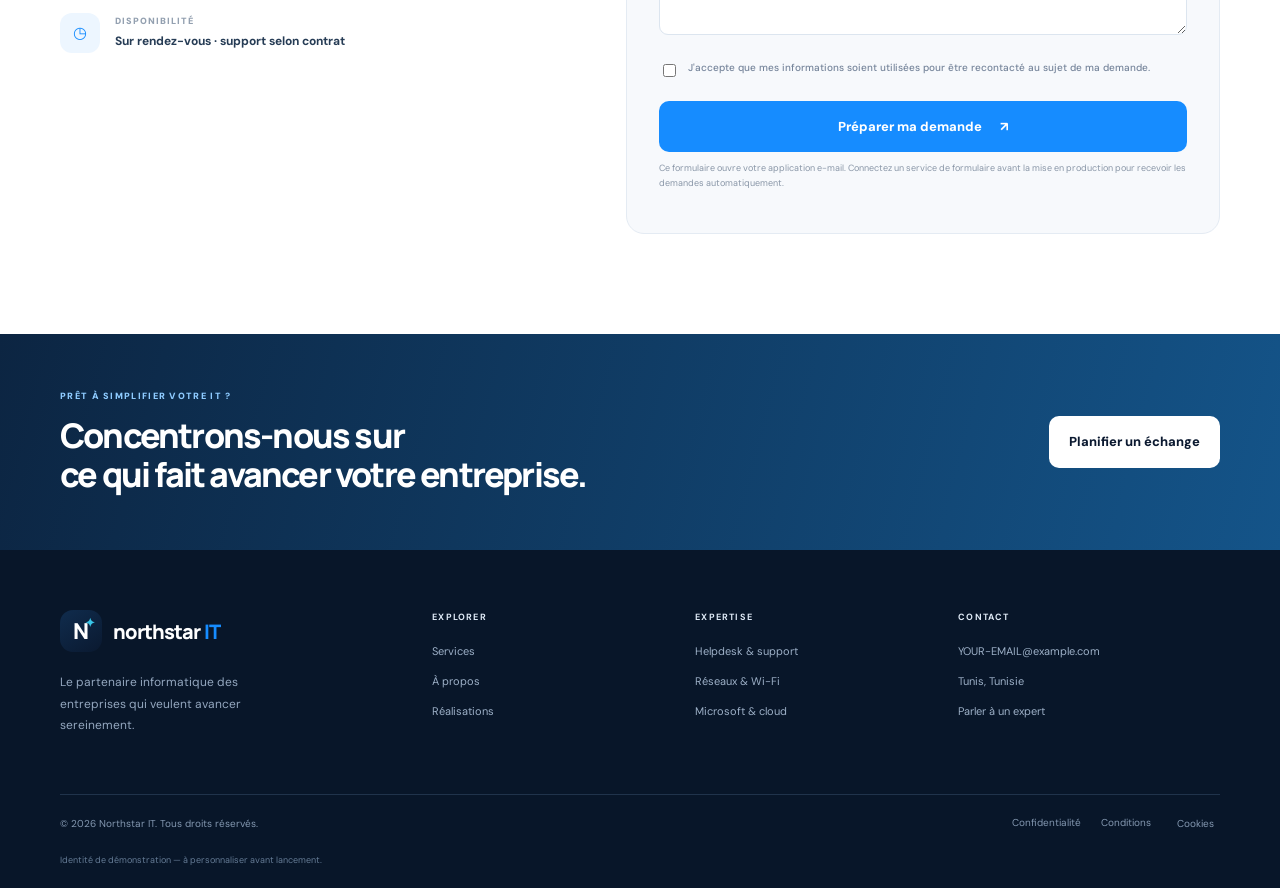
==== commit 5a50e5c6: "Clarify contact form limitation on GitHub Pages preview" ====
--- a/index.html
+++ b/index.html
@@ -82,7 +82,7 @@
     <section class="insights section-pad" id="insights"><div class="container"><div class="section-heading"><div><div class="section-kicker"><span>07 /</span><span data-i18n="insightsKicker">CONSEILS & RESSOURCES</span></div><h2 data-i18n="insightsTitle">Mieux comprendre<br><em>pour mieux décider.</em></h2></div><p data-i18n="insightsIntro">Des repères pratiques pour renforcer la sécurité et la fiabilité de votre informatique.</p></div><div class="resource-grid"><a class="resource-card" href="#contact"><span class="resource-icon">⌁</span><span class="resource-meta">RÉSEAU · 5 MIN</span><h3 data-i18n="r1Title">5 bonnes pratiques pour sécuriser le Wi-Fi de votre bureau</h3><span class="resource-arrow">↗</span></a><a class="resource-card" href="#contact"><span class="resource-icon">☁</span><span class="resource-meta">MICROSOFT 365 · 6 MIN</span><h3 data-i18n="r2Title">La checklist avant de déployer Microsoft 365</h3><span class="resource-arrow">↗</span></a><a class="resource-card" href="#contact"><span class="resource-icon">◉</span><span class="resource-meta">SAUVEGARDE · 4 MIN</span><h3 data-i18n="r3Title">Sauvegarder ne suffit pas : testez la restauration</h3><span class="resource-arrow">↗</span></a></div><p class="disclaimer" data-i18n="resourceDisclaimer">Les liens des ressources sont des emplacements à compléter avec vos articles avant publication.</p></div></section>
 
     <section class="contact section-pad" id="contact"><div class="container contact-grid"><div class="contact-copy"><div class="section-kicker"><span>08 /</span><span data-i18n="contactKicker">PARLONS DE VOTRE IT</span></div><h2 data-i18n="contactTitle">Votre prochain pas vers une IT <em>plus sereine.</em></h2><p data-i18n="contactText">Décrivez-nous votre besoin. Nous reviendrons vers vous pour comprendre le contexte et convenir de la meilleure suite.</p><div class="contact-details"><a href="mailto:YOUR-EMAIL@example.com"><span>✉</span><div><small data-i18n="emailLabel">ÉCRIVEZ-NOUS</small><b>YOUR-EMAIL@example.com</b></div></a><div><span>⌖</span><div><small data-i18n="areaLabel">ZONE D'INTERVENTION</small><b data-i18n="areaText">Tunis et Grand Tunis · sur demande ailleurs en Tunisie</b></div></div><div><span>◷</span><div><small data-i18n="hoursLabel">DISPONIBILITÉ</small><b data-i18n="hoursText">Sur rendez-vous · support selon contrat</b></div></div></div></div>
-      <form class="contact-form" id="contact-form"><div class="form-heading"><span data-i18n="formEyebrow">PREMIER ÉCHANGE</span><h3 data-i18n="formTitle">Parlons de votre projet.</h3><p data-i18n="formIntro">Les champs marqués * sont obligatoires.</p></div><div class="form-row"><label><span data-i18n="nameLabel">Votre nom *</span><input name="name" autocomplete="name" required placeholder="Ex. Amine Ben Salah"></label><label><span data-i18n="companyLabel">Entreprise</span><input name="company" autocomplete="organization" placeholder="Nom de votre entreprise"></label></div><label><span data-i18n="formEmail">Adresse e-mail *</span><input type="email" name="email" autocomplete="email" required placeholder="vous@entreprise.tn"></label><label><span data-i18n="problemLabel">Comment pouvons-nous vous aider ? *</span><textarea name="message" rows="4" required placeholder="Décrivez brièvement votre besoin..."></textarea></label><label class="consent"><input type="checkbox" name="consent" required><span data-i18n="consent">J'accepte que mes informations soient utilisées pour être recontacté au sujet de ma demande.</span></label><label class="form-honeypot" aria-hidden="true">Leave this field empty<input name="website" tabindex="-1" autocomplete="off"></label><button class="button button-primary form-submit" type="submit"><span data-i18n="sendButton">Envoyer ma demande</span><span>↗</span></button><p class="form-note" id="form-status" role="status" aria-live="polite" data-i18n="formNote">Ce formulaire ouvre votre application e-mail. Connectez un service de formulaire avant la mise en production pour recevoir les demandes automatiquement.</p></form>
+      <form class="contact-form" id="contact-form"><div class="form-heading"><span data-i18n="formEyebrow">PREMIER ÉCHANGE</span><h3 data-i18n="formTitle">Parlons de votre projet.</h3><p data-i18n="formIntro">Les champs marqués * sont obligatoires.</p></div><div class="form-row"><label><span data-i18n="nameLabel">Votre nom *</span><input name="name" autocomplete="name" required placeholder="Ex. Amine Ben Salah"></label><label><span data-i18n="companyLabel">Entreprise</span><input name="company" autocomplete="organization" placeholder="Nom de votre entreprise"></label></div><label><span data-i18n="formEmail">Adresse e-mail *</span><input type="email" name="email" autocomplete="email" required placeholder="vous@entreprise.tn"></label><label><span data-i18n="problemLabel">Comment pouvons-nous vous aider ? *</span><textarea name="message" rows="4" required placeholder="Décrivez brièvement votre besoin..."></textarea></label><label class="consent"><input type="checkbox" name="consent" required><span data-i18n="consent">J'accepte que mes informations soient utilisées pour être recontacté au sujet de ma demande.</span></label><label class="form-honeypot" aria-hidden="true">Leave this field empty<input name="website" tabindex="-1" autocomplete="off"></label><button class="button button-primary form-submit" type="submit"><span data-i18n="sendButton">Envoyer ma demande</span><span>↗</span></button><p class="form-note" id="form-status" role="status" aria-live="polite" data-i18n="formNote">Cette version GitHub Pages est une prévisualisation statique : elle ne peut pas exécuter la fonction Netlify. Pour activer l'envoi, déployez le site sur Netlify et configurez les variables d'environnement indiquées dans le README.</p></form>
     </div></section>
     <section class="final-cta"><div class="container final-cta-inner"><div><span data-i18n="finalEyebrow">PRÊT À SIMPLIFIER VOTRE IT ?</span><h2 data-i18n="finalTitle">Concentrons-nous sur<br>ce qui fait avancer votre entreprise.</h2></div><a href="#contact" class="button button-light" data-i18n="finalCta">Planifier un échange <span>↗</span></a></div></section>
   </main>
--- a/assets/css/styles.css
+++ b/assets/css/styles.css
@@ -4,4 +4,7 @@
 @media(max-width:760px){.container{width:min(100% - 34px,600px)}.section-pad{padding:70px 0}.topbar-inner{font-size:10px}.topbar-inner>div{display:none}.nav-wrap{height:70px}.menu-toggle{display:flex;flex-direction:column;gap:6px;padding:10px}.menu-toggle span{width:24px;height:2px;background:var(--navy)}.main-nav{display:none;position:absolute;top:70px;left:0;right:0;background:#fff;padding:20px 25px 25px;box-shadow:0 15px 25px #142a441a;align-items:stretch;flex-direction:column;gap:18px}.main-nav.open{display:flex}.nav-actions{justify-content:space-between;margin-top:4px}.hero{padding-top:65px}.hero-grid{grid-template-columns:1fr;gap:5px}.hero h1{font-size:47px;letter-spacing:-2px}.hero-lead{font-size:15px}.hero-visual{min-height:410px}.dashboard-card{max-width:390px}.visual-orbit{width:340px;height:340px}.orbit-two{width:270px;height:270px}.floating-note{left:0;bottom:25px}.hero-stamp{right:5px;top:5px}.trust-items{justify-content:flex-start;gap:15px 22px}.trust-items span{font-size:9px}.intro-grid{grid-template-columns:1fr;gap:20px}.section-heading{display:block}.section-heading>p{margin-top:18px}.service-grid{grid-template-columns:1fr 1fr}.service-card{padding:20px;min-height:320px}.about-grid{grid-template-columns:1fr;gap:45px}.about-art{max-width:520px;margin:auto;width:100%}.about-frame{height:340px}.about-copy h2{font-size:39px}.process-grid{grid-template-columns:1fr 1fr}.case-grid{grid-template-columns:1fr}.testimonial-inner{grid-template-columns:55px 1fr;gap:15px}.quote-mark{font-size:90px}.resource-grid{grid-template-columns:1fr}.resource-card{min-height:190px}.contact-grid{grid-template-columns:1fr;gap:40px}.contact-copy h2{font-size:39px}.final-cta-inner{align-items:flex-start;flex-direction:column}.footer-main{grid-template-columns:1fr 1fr;gap:35px}.footer-brand{grid-column:1/-1}.footer-bottom{align-items:flex-start;flex-direction:column}.footer-bottom>div{flex-wrap:wrap}.form-row{grid-template-columns:1fr}}
 @media(max-width:430px){.service-grid{grid-template-columns:1fr}.service-card{min-height:0}.hero h1{font-size:41px}.hero-actions{align-items:flex-start;flex-direction:column}.hero-visual{min-height:360px}.dashboard-card{padding:18px}.health-row{gap:9px}.floating-note{transform:scale(.9);transform-origin:left bottom}.process-grid{grid-template-columns:1fr}.footer-main{grid-template-columns:1fr 1fr}.about-art{padding:5px}.about-frame{height:300px}.about-chip{right:-5px;bottom:-15px}}
 [dir=rtl] body{text-align:right}[dir=rtl] .section-kicker,[dir=rtl] .eyebrow{flex-direction:row-reverse}[dir=rtl] .text-link span,[dir=rtl] .card-link span{margin-left:0;margin-right:7px}[dir=rtl] .service-card li:before{margin-right:0;margin-left:9px}[dir=rtl] .hero-proof{flex-direction:row-reverse}
-\n.brand-logo{display:block;width:190px;height:auto;max-width:48vw}.brand:focus-visible,.button:focus-visible,a:focus-visible,button:focus-visible{outline:3px solid #39c6e8;outline-offset:3px}\n@media(max-width:760px){.brand-logo{width:165px}}\n+.brand-logo{display:block;width:190px;height:auto;max-width:48vw}.brand:focus-visible,.button:focus-visible,a:focus-visible,button:focus-visible{outline:3px solid #39c6e8;outline-offset:3px}
+@media(max-width:760px){.brand-logo{width:165px}}
+/* Off-screen anti-spam honeypot field */
+.form-honeypot{position:absolute!important;left:-10000px!important;top:auto!important;width:1px!important;height:1px!important;overflow:hidden!important}
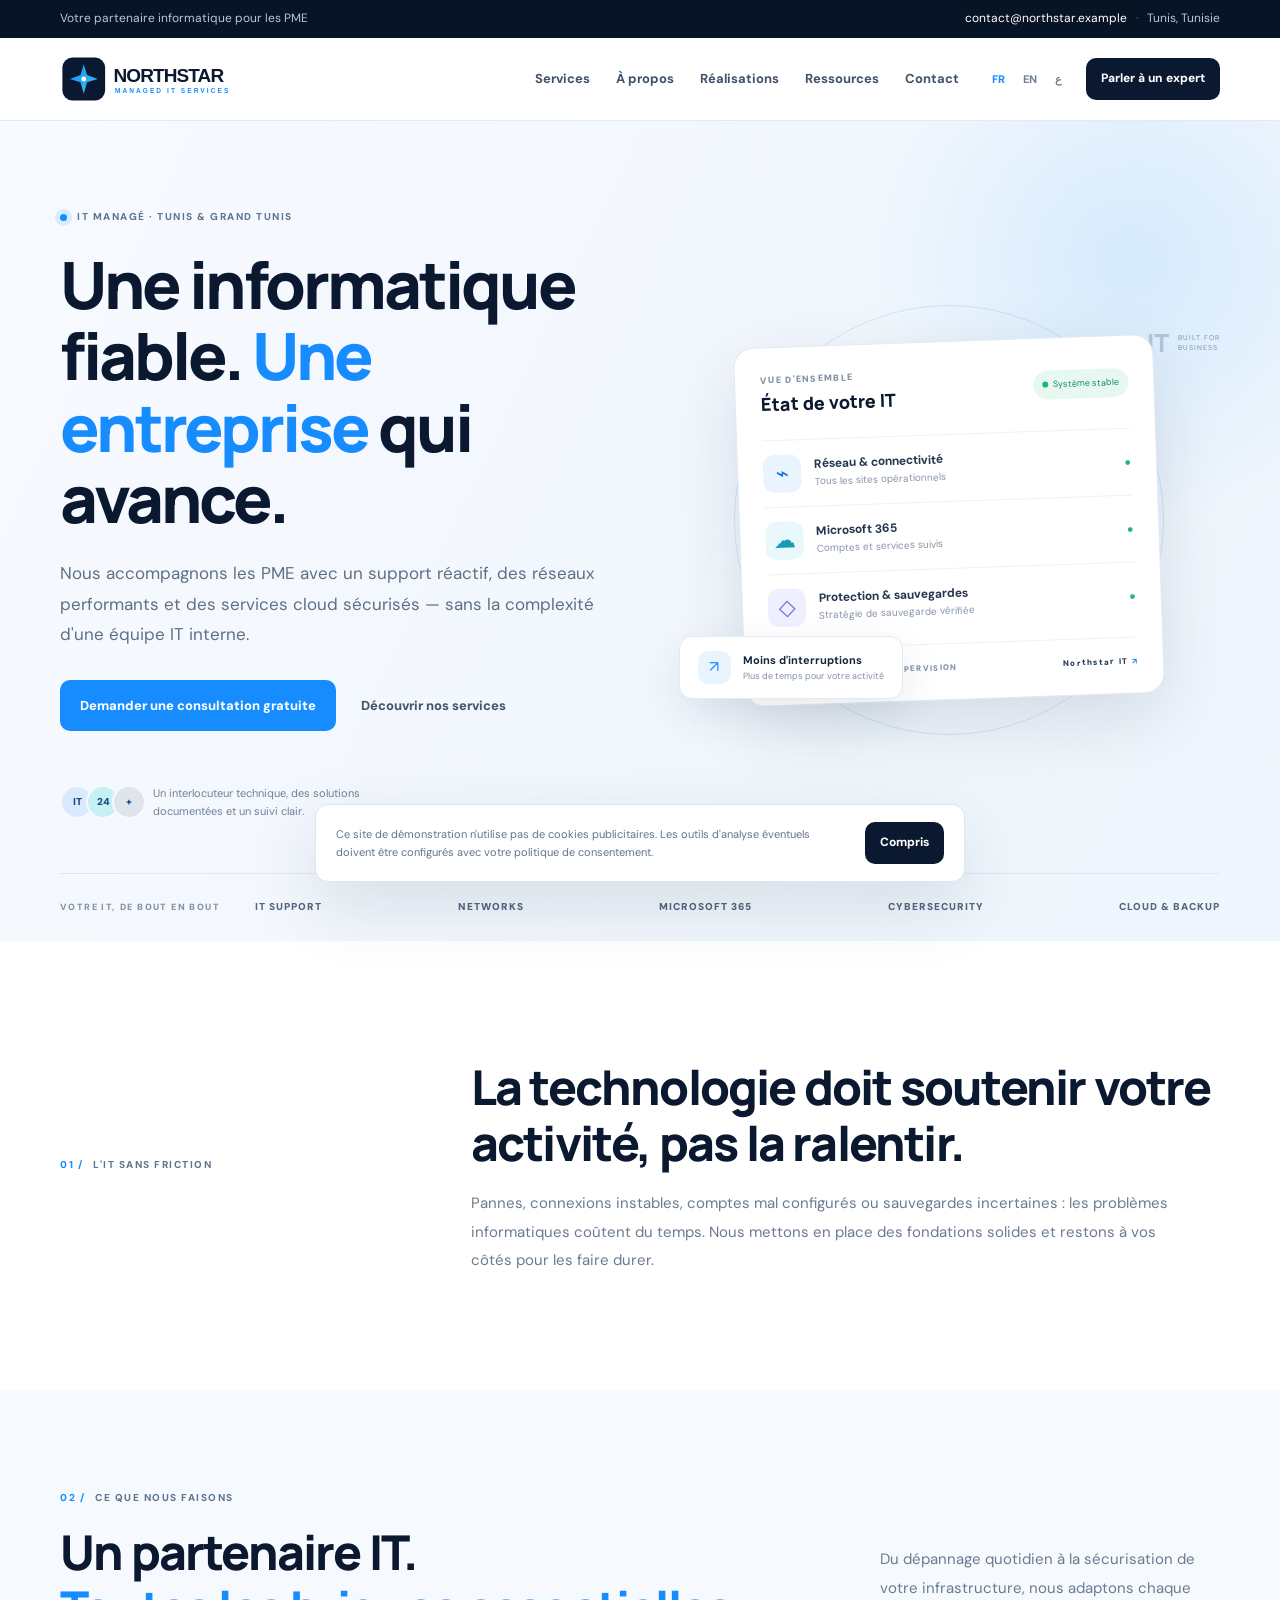
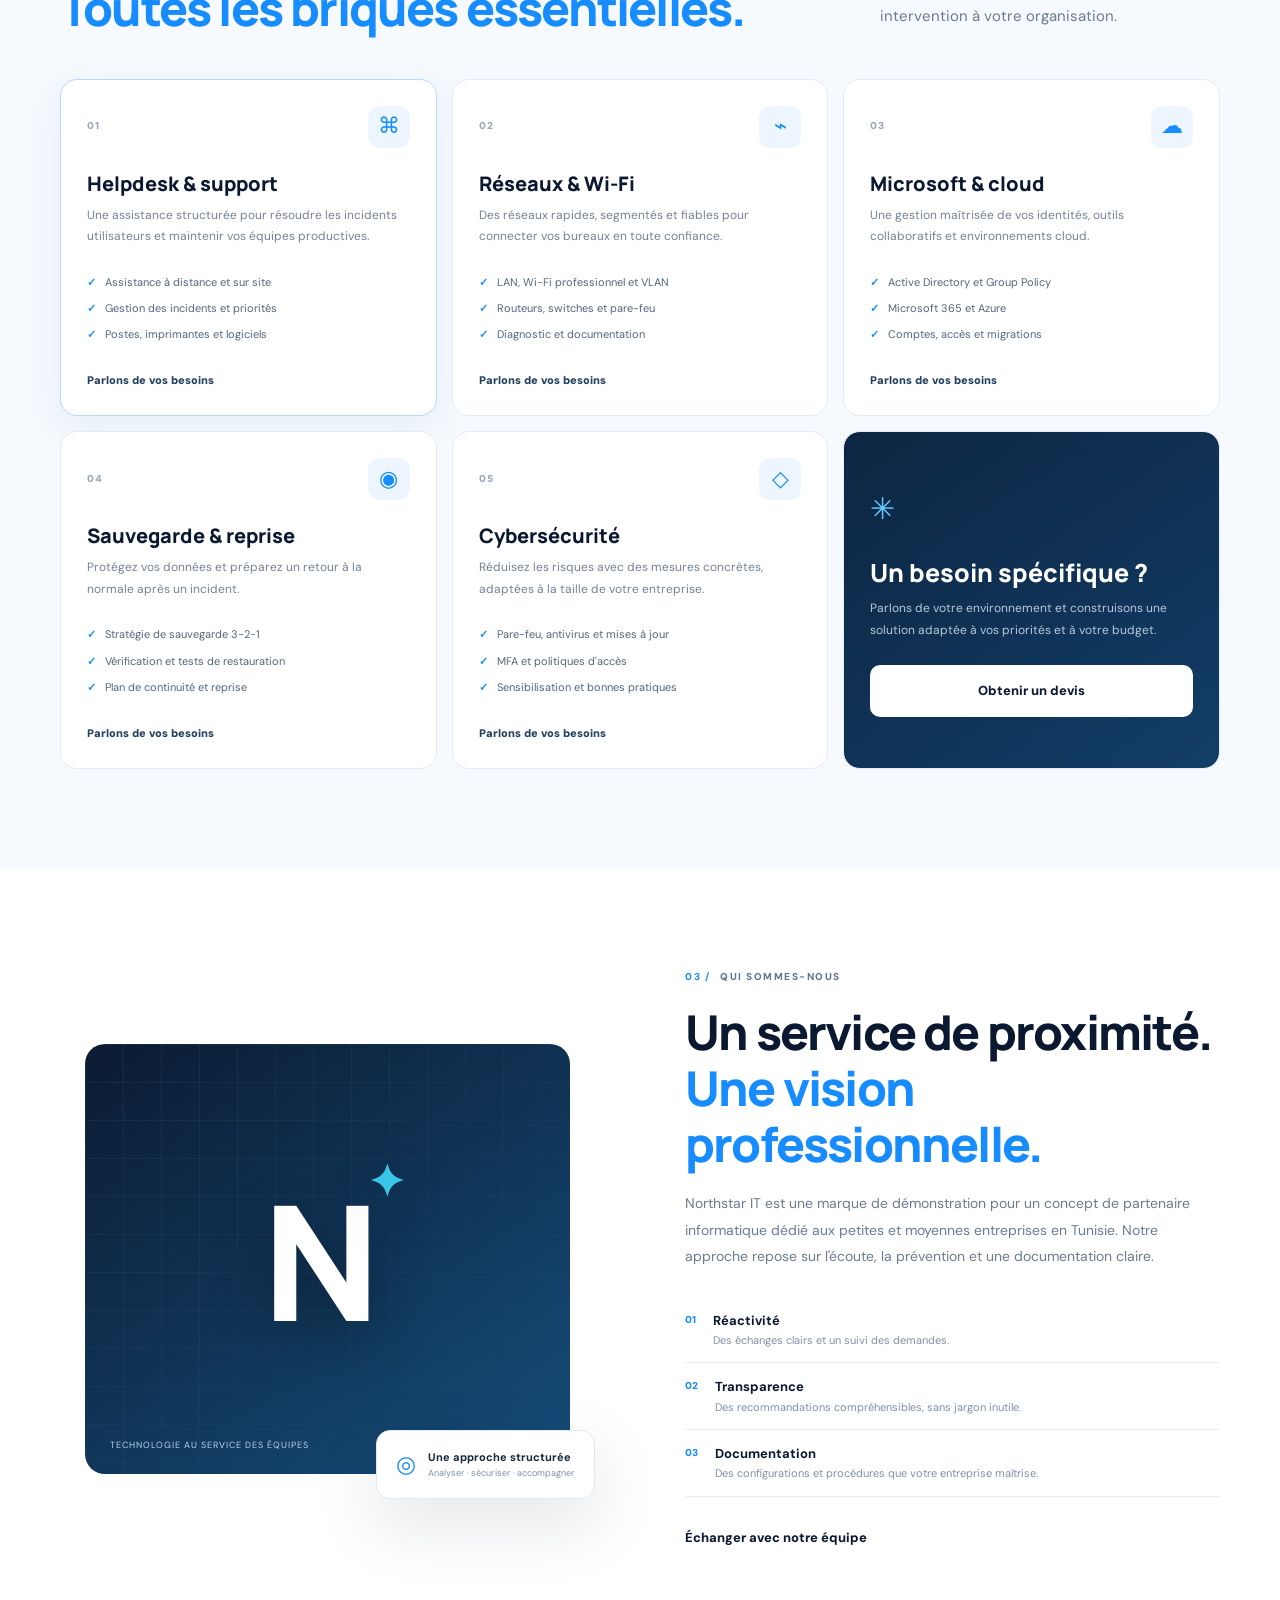
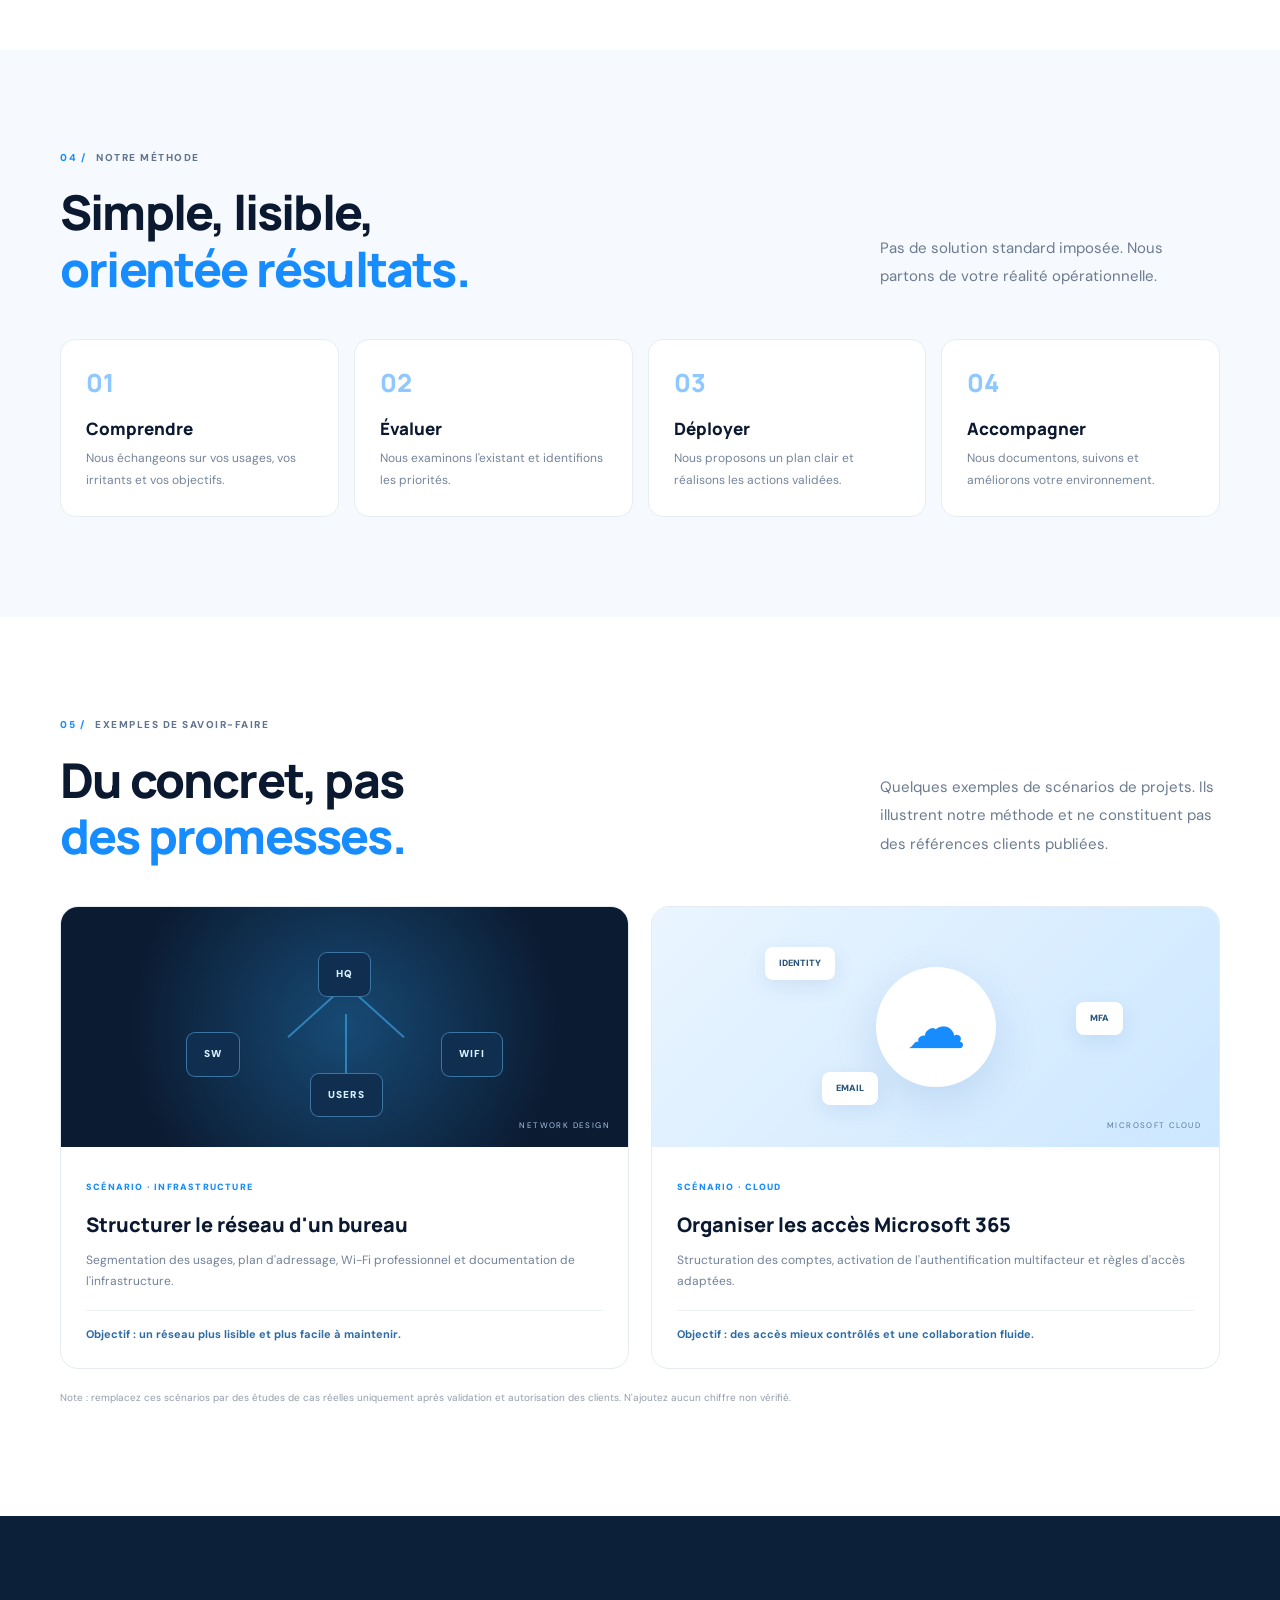
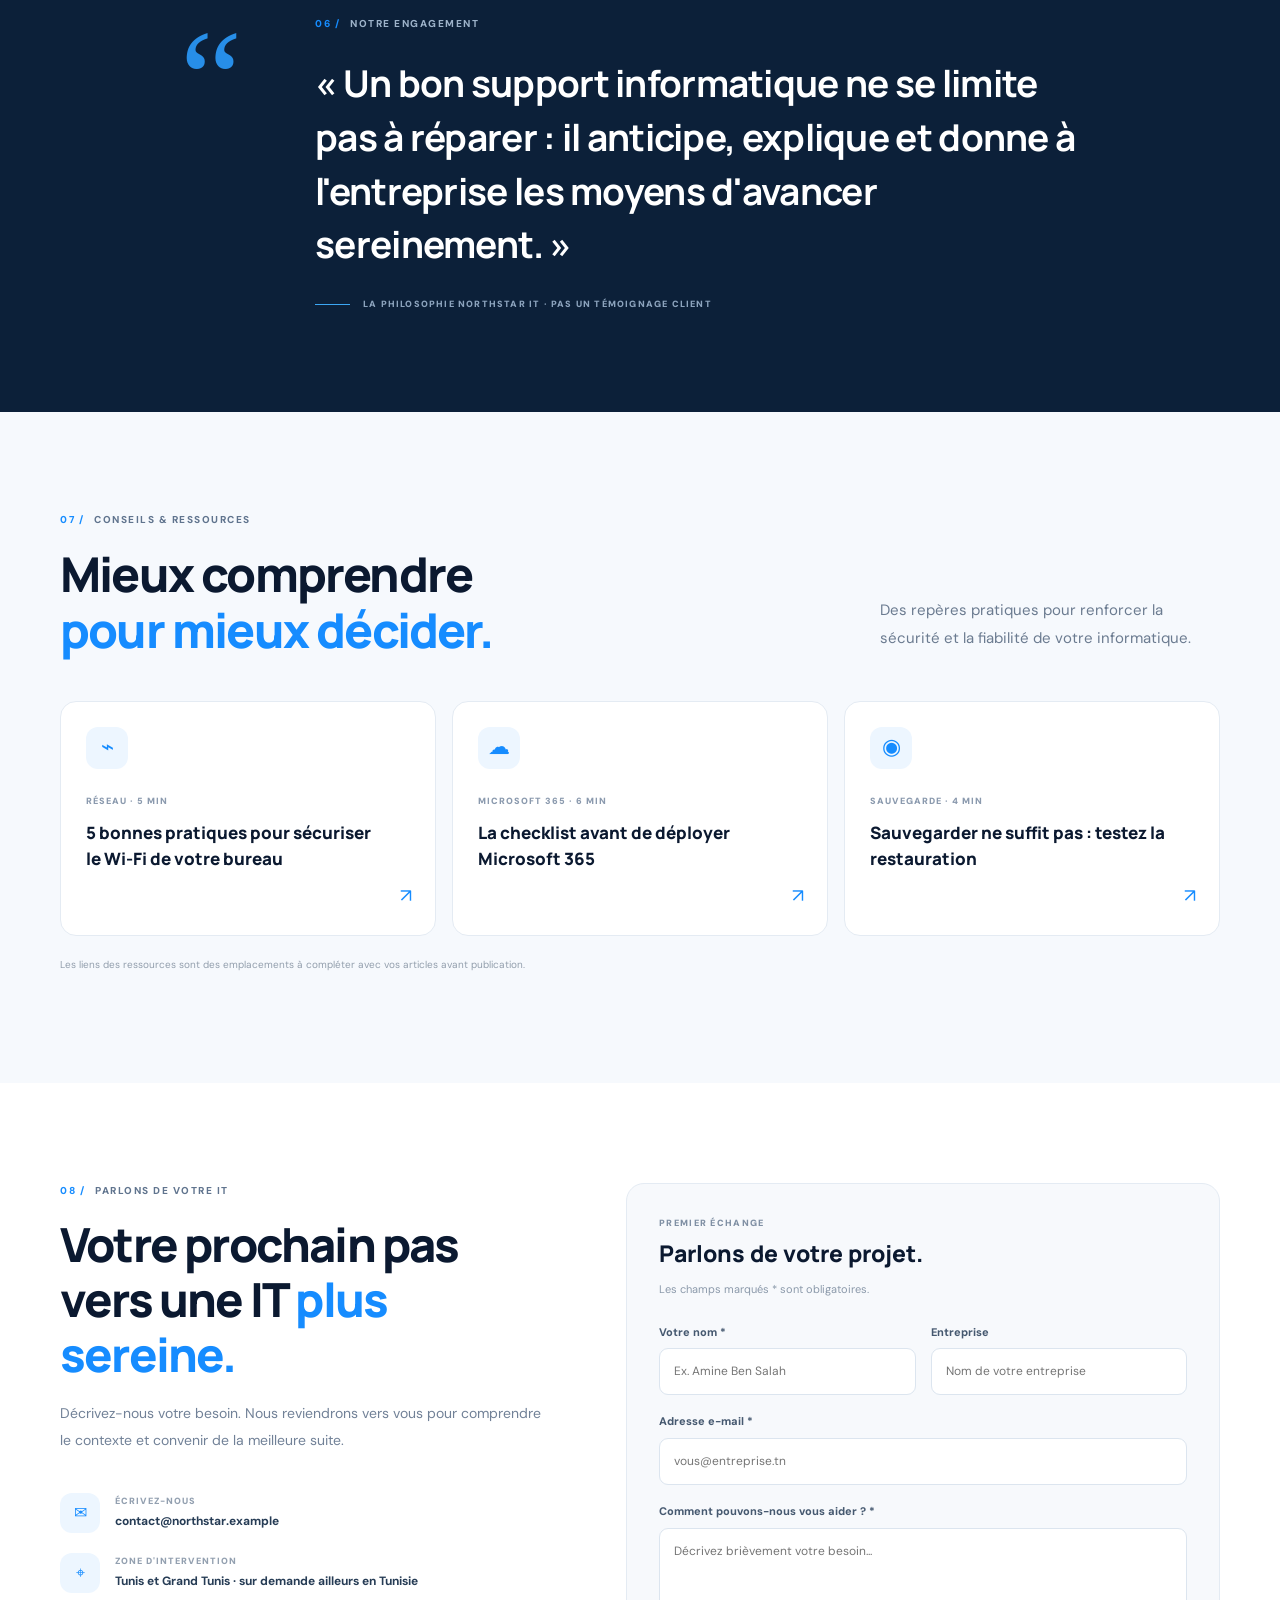
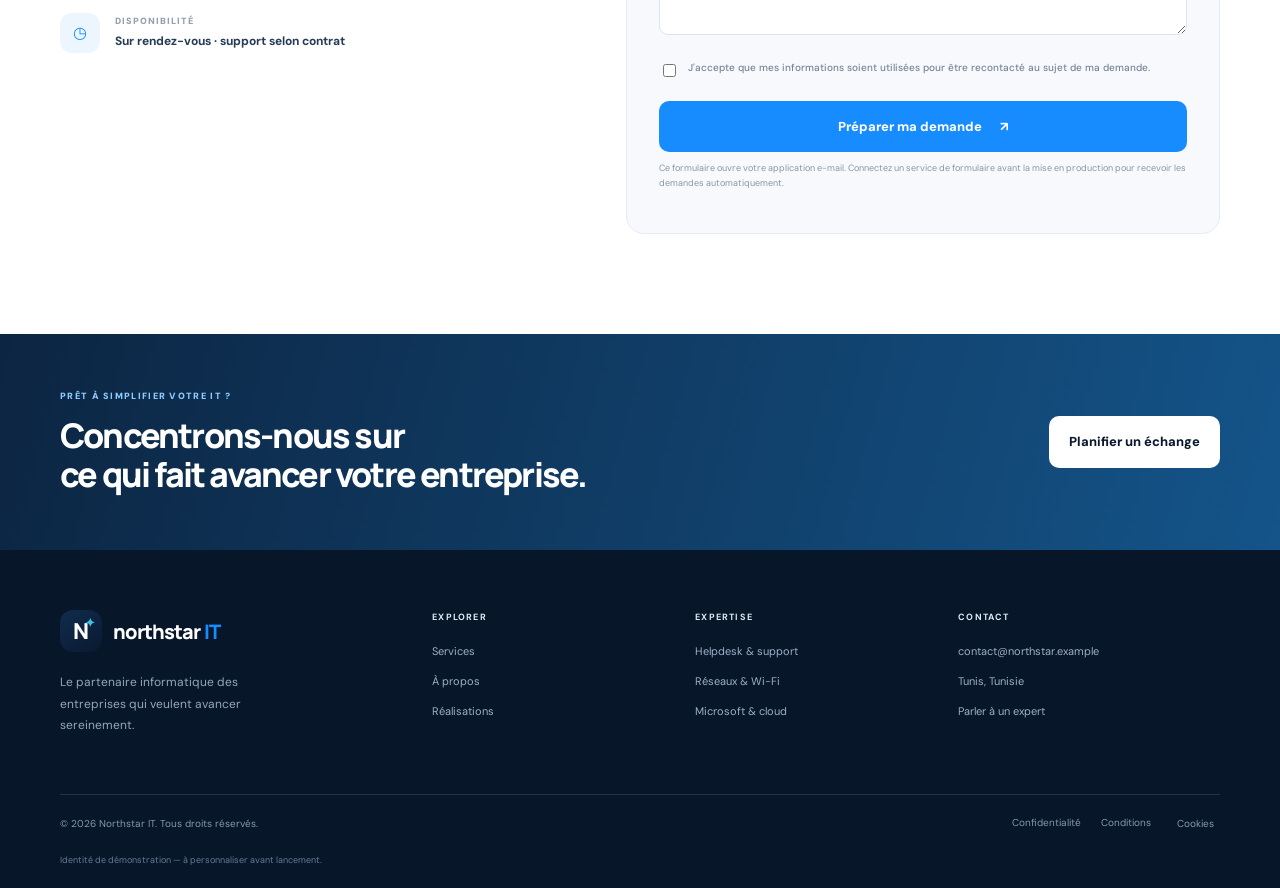
==== commit d9398847: "Replace broken email placeholders with reserved demo address" ====
--- a/index.html
+++ b/index.html
@@ -15,7 +15,7 @@
 </head>
 <body>
   <a class="skip-link" href="#main" data-i18n="skip">Aller au contenu</a>
-  <div class="topbar"><div class="container topbar-inner"><span data-i18n="topline">Votre partenaire informatique pour les PME</span><div><a href="mailto:[votre-email-professionnel]">YOUR-EMAIL@example.com</a><span class="top-sep">·</span><span data-i18n="location">Tunis, Tunisie</span></div></div></div>
+  <div class="topbar"><div class="container topbar-inner"><span data-i18n="topline">Votre partenaire informatique pour les PME</span><div><a href="mailto:contact@northstar.example">contact@northstar.example</a><span class="top-sep">·</span><span data-i18n="location">Tunis, Tunisie</span></div></div></div>
   <header class="site-header">
     <div class="container nav-wrap">
       <a class="brand" href="#home" aria-label="Northstar IT - accueil"><img class="brand-logo" src="assets/img/logo.svg" alt="Northstar IT — Managed IT Services"></a>
@@ -81,12 +81,12 @@
 
     <section class="insights section-pad" id="insights"><div class="container"><div class="section-heading"><div><div class="section-kicker"><span>07 /</span><span data-i18n="insightsKicker">CONSEILS & RESSOURCES</span></div><h2 data-i18n="insightsTitle">Mieux comprendre<br><em>pour mieux décider.</em></h2></div><p data-i18n="insightsIntro">Des repères pratiques pour renforcer la sécurité et la fiabilité de votre informatique.</p></div><div class="resource-grid"><a class="resource-card" href="#contact"><span class="resource-icon">⌁</span><span class="resource-meta">RÉSEAU · 5 MIN</span><h3 data-i18n="r1Title">5 bonnes pratiques pour sécuriser le Wi-Fi de votre bureau</h3><span class="resource-arrow">↗</span></a><a class="resource-card" href="#contact"><span class="resource-icon">☁</span><span class="resource-meta">MICROSOFT 365 · 6 MIN</span><h3 data-i18n="r2Title">La checklist avant de déployer Microsoft 365</h3><span class="resource-arrow">↗</span></a><a class="resource-card" href="#contact"><span class="resource-icon">◉</span><span class="resource-meta">SAUVEGARDE · 4 MIN</span><h3 data-i18n="r3Title">Sauvegarder ne suffit pas : testez la restauration</h3><span class="resource-arrow">↗</span></a></div><p class="disclaimer" data-i18n="resourceDisclaimer">Les liens des ressources sont des emplacements à compléter avec vos articles avant publication.</p></div></section>
 
-    <section class="contact section-pad" id="contact"><div class="container contact-grid"><div class="contact-copy"><div class="section-kicker"><span>08 /</span><span data-i18n="contactKicker">PARLONS DE VOTRE IT</span></div><h2 data-i18n="contactTitle">Votre prochain pas vers une IT <em>plus sereine.</em></h2><p data-i18n="contactText">Décrivez-nous votre besoin. Nous reviendrons vers vous pour comprendre le contexte et convenir de la meilleure suite.</p><div class="contact-details"><a href="mailto:YOUR-EMAIL@example.com"><span>✉</span><div><small data-i18n="emailLabel">ÉCRIVEZ-NOUS</small><b>YOUR-EMAIL@example.com</b></div></a><div><span>⌖</span><div><small data-i18n="areaLabel">ZONE D'INTERVENTION</small><b data-i18n="areaText">Tunis et Grand Tunis · sur demande ailleurs en Tunisie</b></div></div><div><span>◷</span><div><small data-i18n="hoursLabel">DISPONIBILITÉ</small><b data-i18n="hoursText">Sur rendez-vous · support selon contrat</b></div></div></div></div>
+    <section class="contact section-pad" id="contact"><div class="container contact-grid"><div class="contact-copy"><div class="section-kicker"><span>08 /</span><span data-i18n="contactKicker">PARLONS DE VOTRE IT</span></div><h2 data-i18n="contactTitle">Votre prochain pas vers une IT <em>plus sereine.</em></h2><p data-i18n="contactText">Décrivez-nous votre besoin. Nous reviendrons vers vous pour comprendre le contexte et convenir de la meilleure suite.</p><div class="contact-details"><a href="mailto:contact@northstar.example"><span>✉</span><div><small data-i18n="emailLabel">ÉCRIVEZ-NOUS</small><b>contact@northstar.example</b></div></a><div><span>⌖</span><div><small data-i18n="areaLabel">ZONE D'INTERVENTION</small><b data-i18n="areaText">Tunis et Grand Tunis · sur demande ailleurs en Tunisie</b></div></div><div><span>◷</span><div><small data-i18n="hoursLabel">DISPONIBILITÉ</small><b data-i18n="hoursText">Sur rendez-vous · support selon contrat</b></div></div></div></div>
       <form class="contact-form" id="contact-form"><div class="form-heading"><span data-i18n="formEyebrow">PREMIER ÉCHANGE</span><h3 data-i18n="formTitle">Parlons de votre projet.</h3><p data-i18n="formIntro">Les champs marqués * sont obligatoires.</p></div><div class="form-row"><label><span data-i18n="nameLabel">Votre nom *</span><input name="name" autocomplete="name" required placeholder="Ex. Amine Ben Salah"></label><label><span data-i18n="companyLabel">Entreprise</span><input name="company" autocomplete="organization" placeholder="Nom de votre entreprise"></label></div><label><span data-i18n="formEmail">Adresse e-mail *</span><input type="email" name="email" autocomplete="email" required placeholder="vous@entreprise.tn"></label><label><span data-i18n="problemLabel">Comment pouvons-nous vous aider ? *</span><textarea name="message" rows="4" required placeholder="Décrivez brièvement votre besoin..."></textarea></label><label class="consent"><input type="checkbox" name="consent" required><span data-i18n="consent">J'accepte que mes informations soient utilisées pour être recontacté au sujet de ma demande.</span></label><label class="form-honeypot" aria-hidden="true">Leave this field empty<input name="website" tabindex="-1" autocomplete="off"></label><button class="button button-primary form-submit" type="submit"><span data-i18n="sendButton">Envoyer ma demande</span><span>↗</span></button><p class="form-note" id="form-status" role="status" aria-live="polite" data-i18n="formNote">Cette version GitHub Pages est une prévisualisation statique : elle ne peut pas exécuter la fonction Netlify. Pour activer l'envoi, déployez le site sur Netlify et configurez les variables d'environnement indiquées dans le README.</p></form>
     </div></section>
     <section class="final-cta"><div class="container final-cta-inner"><div><span data-i18n="finalEyebrow">PRÊT À SIMPLIFIER VOTRE IT ?</span><h2 data-i18n="finalTitle">Concentrons-nous sur<br>ce qui fait avancer votre entreprise.</h2></div><a href="#contact" class="button button-light" data-i18n="finalCta">Planifier un échange <span>↗</span></a></div></section>
   </main>
-  <footer class="site-footer"><div class="container footer-main"><div class="footer-brand"><a class="brand brand-footer" href="#home"><span class="brand-mark">N<span>✦</span></span><span class="brand-name">northstar<span>IT</span></span></a><p data-i18n="footerText">Le partenaire informatique des entreprises qui veulent avancer sereinement.</p></div><div class="footer-col"><b data-i18n="footerExplore">EXPLORER</b><a href="#services" data-i18n="navServices">Services</a><a href="#about" data-i18n="navAbout">À propos</a><a href="#work" data-i18n="navWork">Réalisations</a></div><div class="footer-col"><b data-i18n="footerServices">EXPERTISE</b><a href="#services" data-i18n="s1Title">Helpdesk & support</a><a href="#services" data-i18n="s2Title">Réseaux & Wi-Fi</a><a href="#services" data-i18n="s3Title">Microsoft & cloud</a></div><div class="footer-col"><b data-i18n="footerContact">CONTACT</b><a href="mailto:YOUR-EMAIL@example.com">YOUR-EMAIL@example.com</a><span data-i18n="location">Tunis, Tunisie</span><a href="#contact" data-i18n="navCta">Parler à un expert</a></div></div><div class="container footer-bottom"><span>© <span id="year"></span> Northstar IT. <span data-i18n="rights">Tous droits réservés.</span></span><div><a href="privacy.html" data-i18n="privacy">Confidentialité</a><a href="terms.html" data-i18n="terms">Conditions</a><button id="cookie-settings" data-i18n="cookies">Cookies</button></div><span class="footer-note" data-i18n="brandNote">Identité de démonstration — à personnaliser avant lancement.</span></div></footer>
+  <footer class="site-footer"><div class="container footer-main"><div class="footer-brand"><a class="brand brand-footer" href="#home"><span class="brand-mark">N<span>✦</span></span><span class="brand-name">northstar<span>IT</span></span></a><p data-i18n="footerText">Le partenaire informatique des entreprises qui veulent avancer sereinement.</p></div><div class="footer-col"><b data-i18n="footerExplore">EXPLORER</b><a href="#services" data-i18n="navServices">Services</a><a href="#about" data-i18n="navAbout">À propos</a><a href="#work" data-i18n="navWork">Réalisations</a></div><div class="footer-col"><b data-i18n="footerServices">EXPERTISE</b><a href="#services" data-i18n="s1Title">Helpdesk & support</a><a href="#services" data-i18n="s2Title">Réseaux & Wi-Fi</a><a href="#services" data-i18n="s3Title">Microsoft & cloud</a></div><div class="footer-col"><b data-i18n="footerContact">CONTACT</b><a href="mailto:contact@northstar.example">contact@northstar.example</a><span data-i18n="location">Tunis, Tunisie</span><a href="#contact" data-i18n="navCta">Parler à un expert</a></div></div><div class="container footer-bottom"><span>© <span id="year"></span> Northstar IT. <span data-i18n="rights">Tous droits réservés.</span></span><div><a href="privacy.html" data-i18n="privacy">Confidentialité</a><a href="terms.html" data-i18n="terms">Conditions</a><button id="cookie-settings" data-i18n="cookies">Cookies</button></div><span class="footer-note" data-i18n="brandNote">Identité de démonstration — à personnaliser avant lancement.</span></div></footer>
   <div class="cookie-banner" id="cookie-banner" hidden><p data-i18n="cookieText">Ce site de démonstration n'utilise pas de cookies publicitaires. Les outils d'analyse éventuels doivent être configurés avec votre politique de consentement.</p><button class="button button-dark button-small" id="cookie-ok" data-i18n="cookieOk">Compris</button></div>
 </body>
 </html>
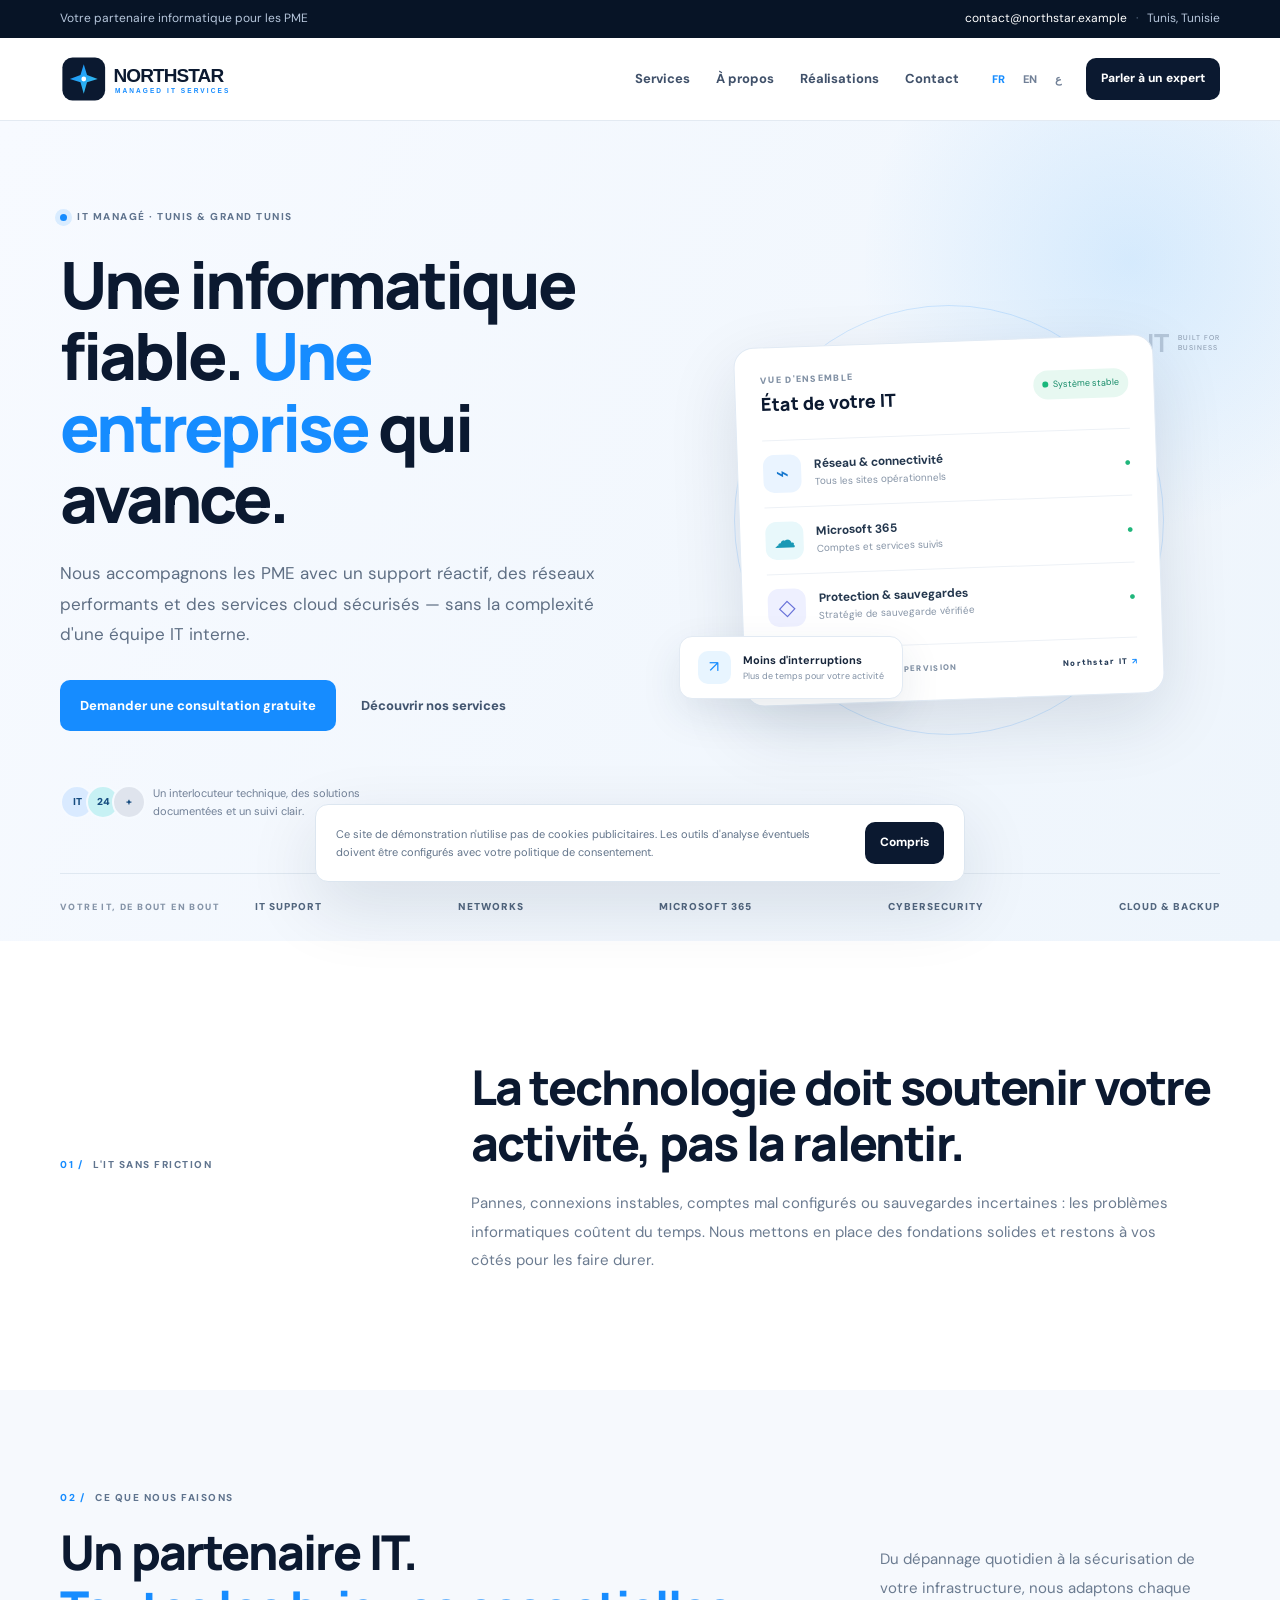
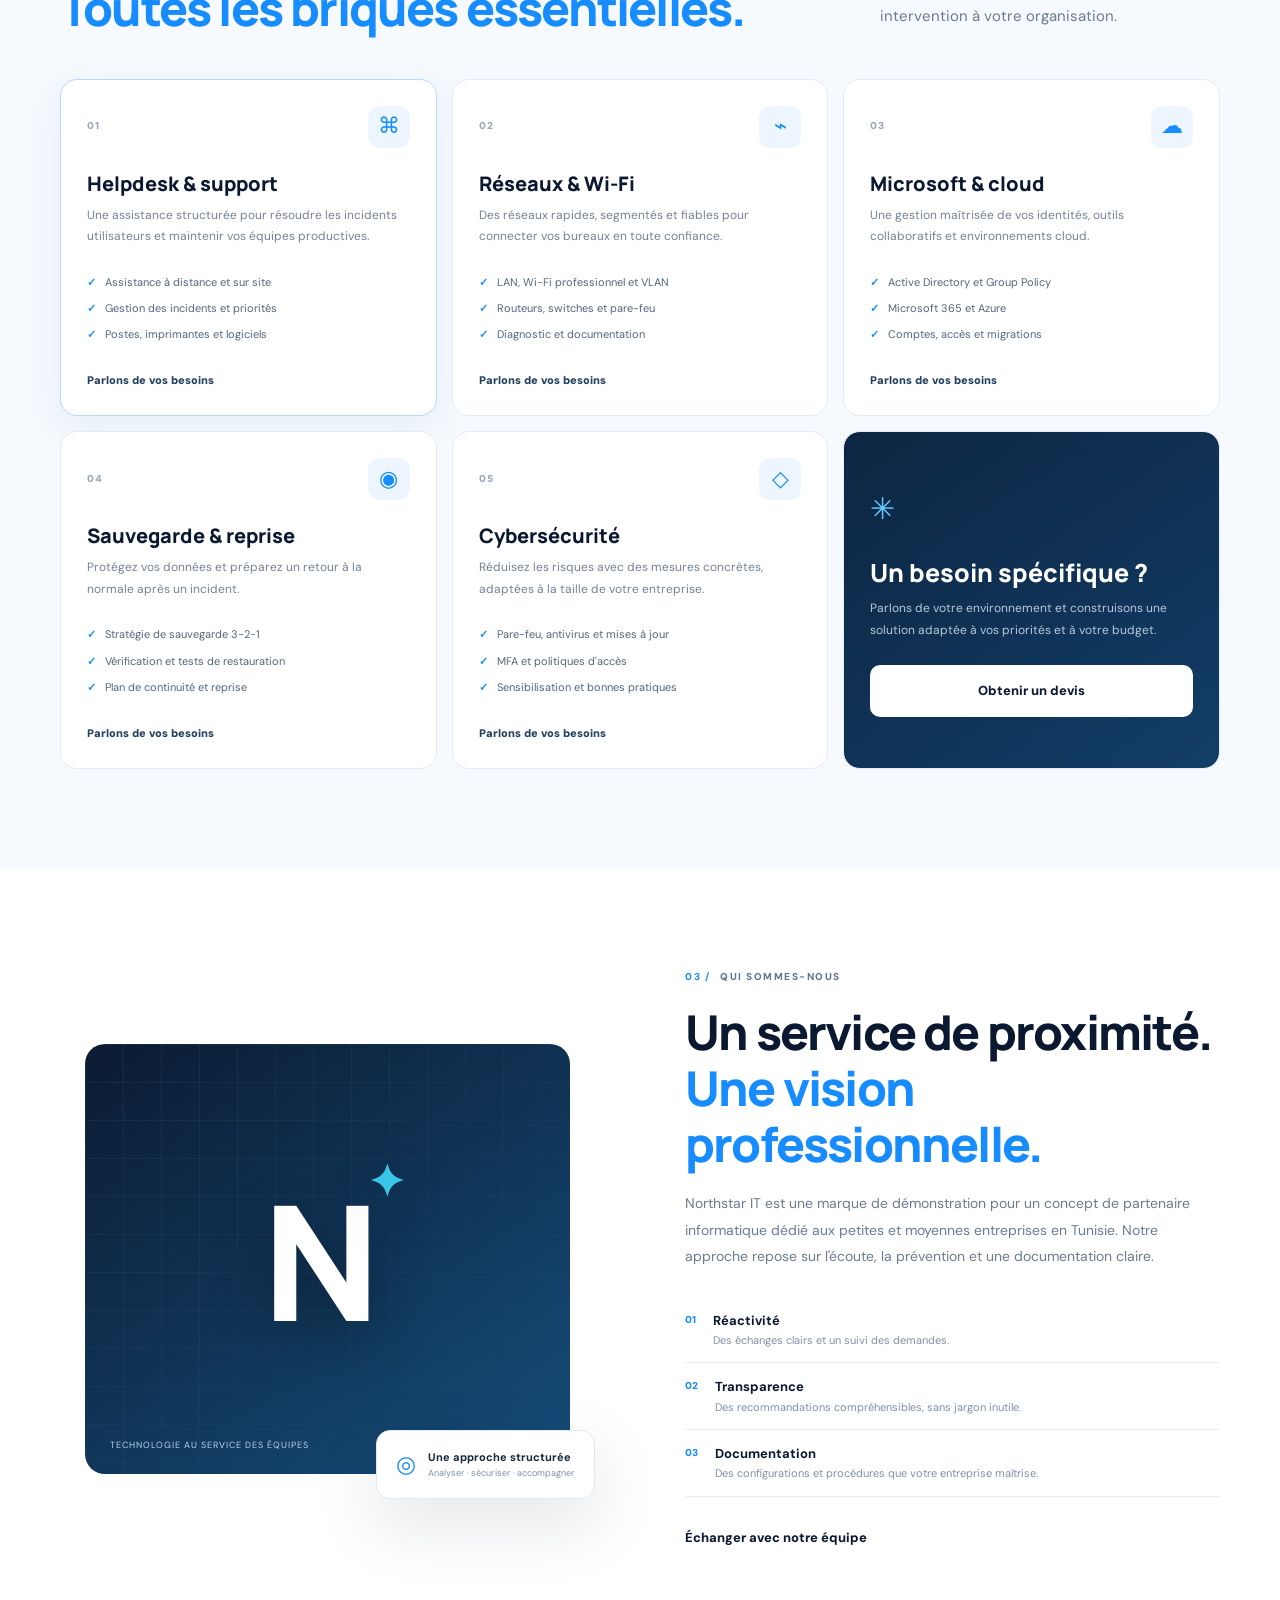
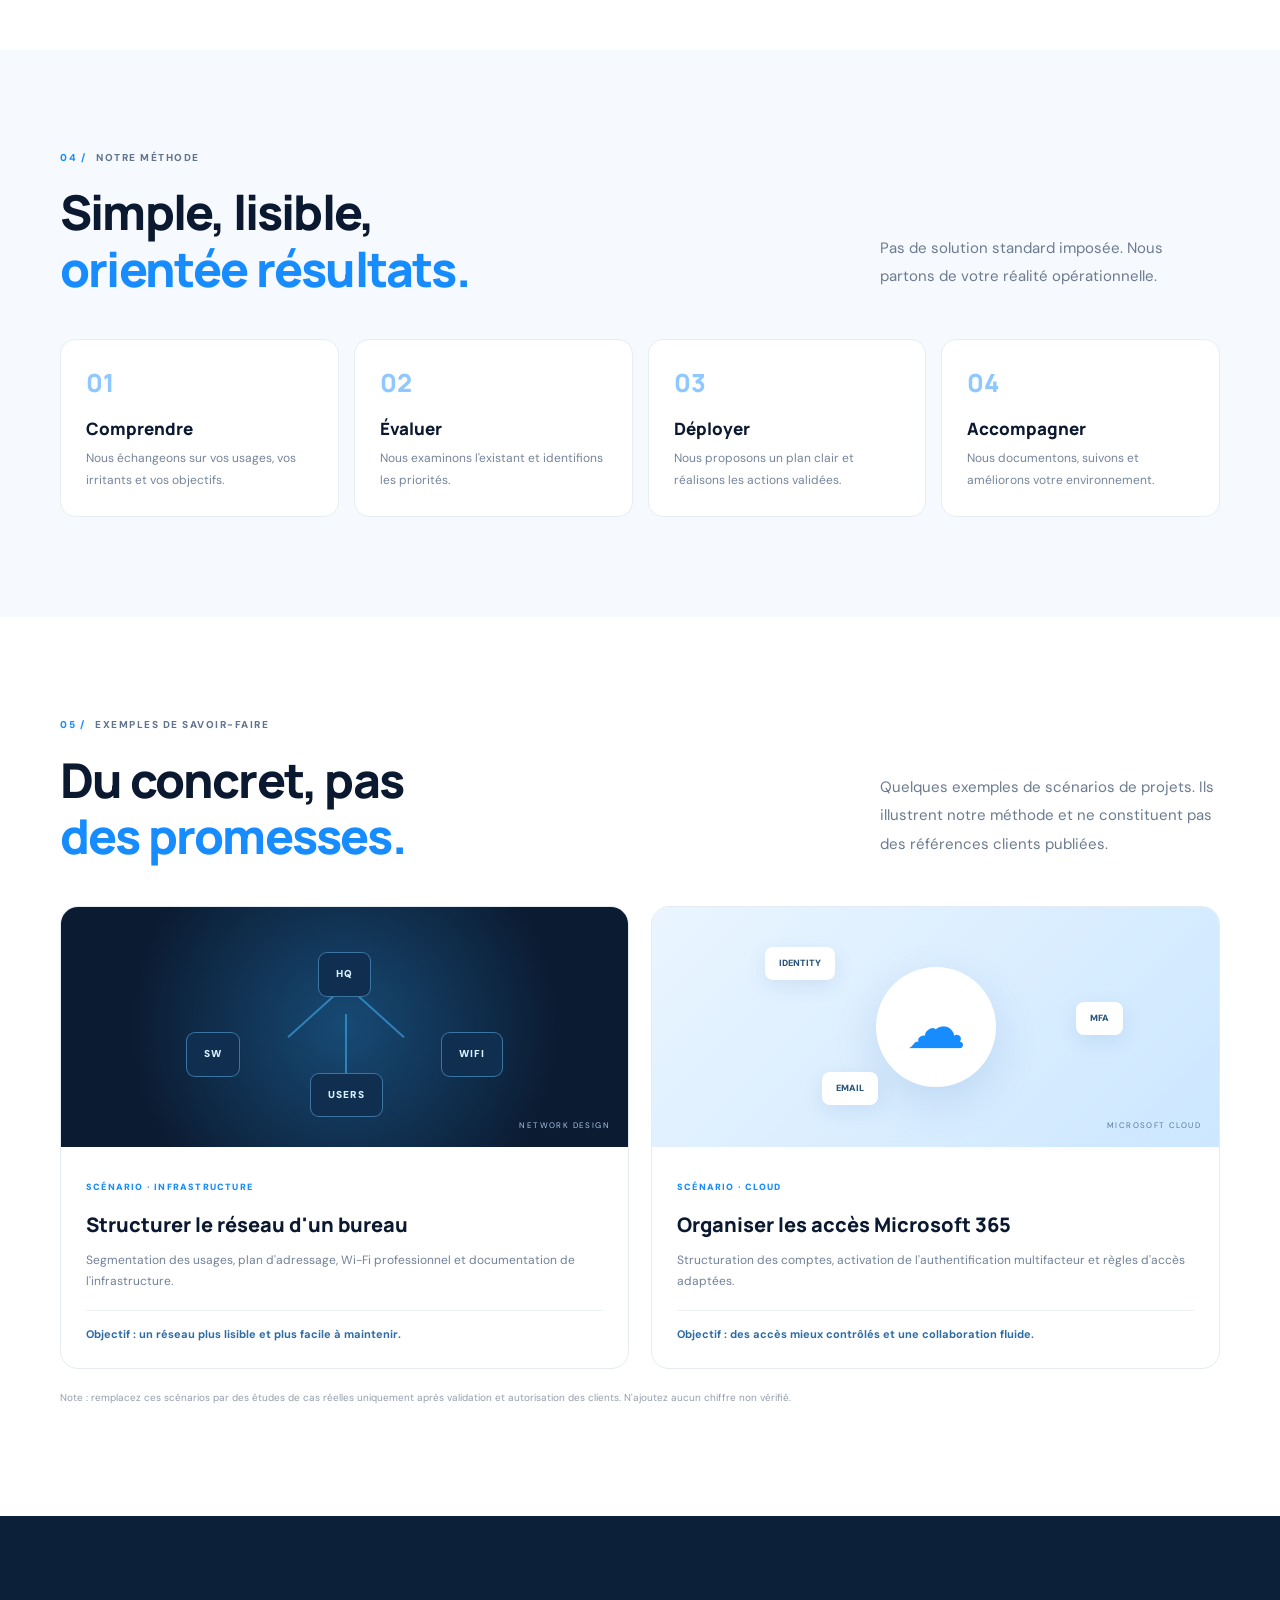
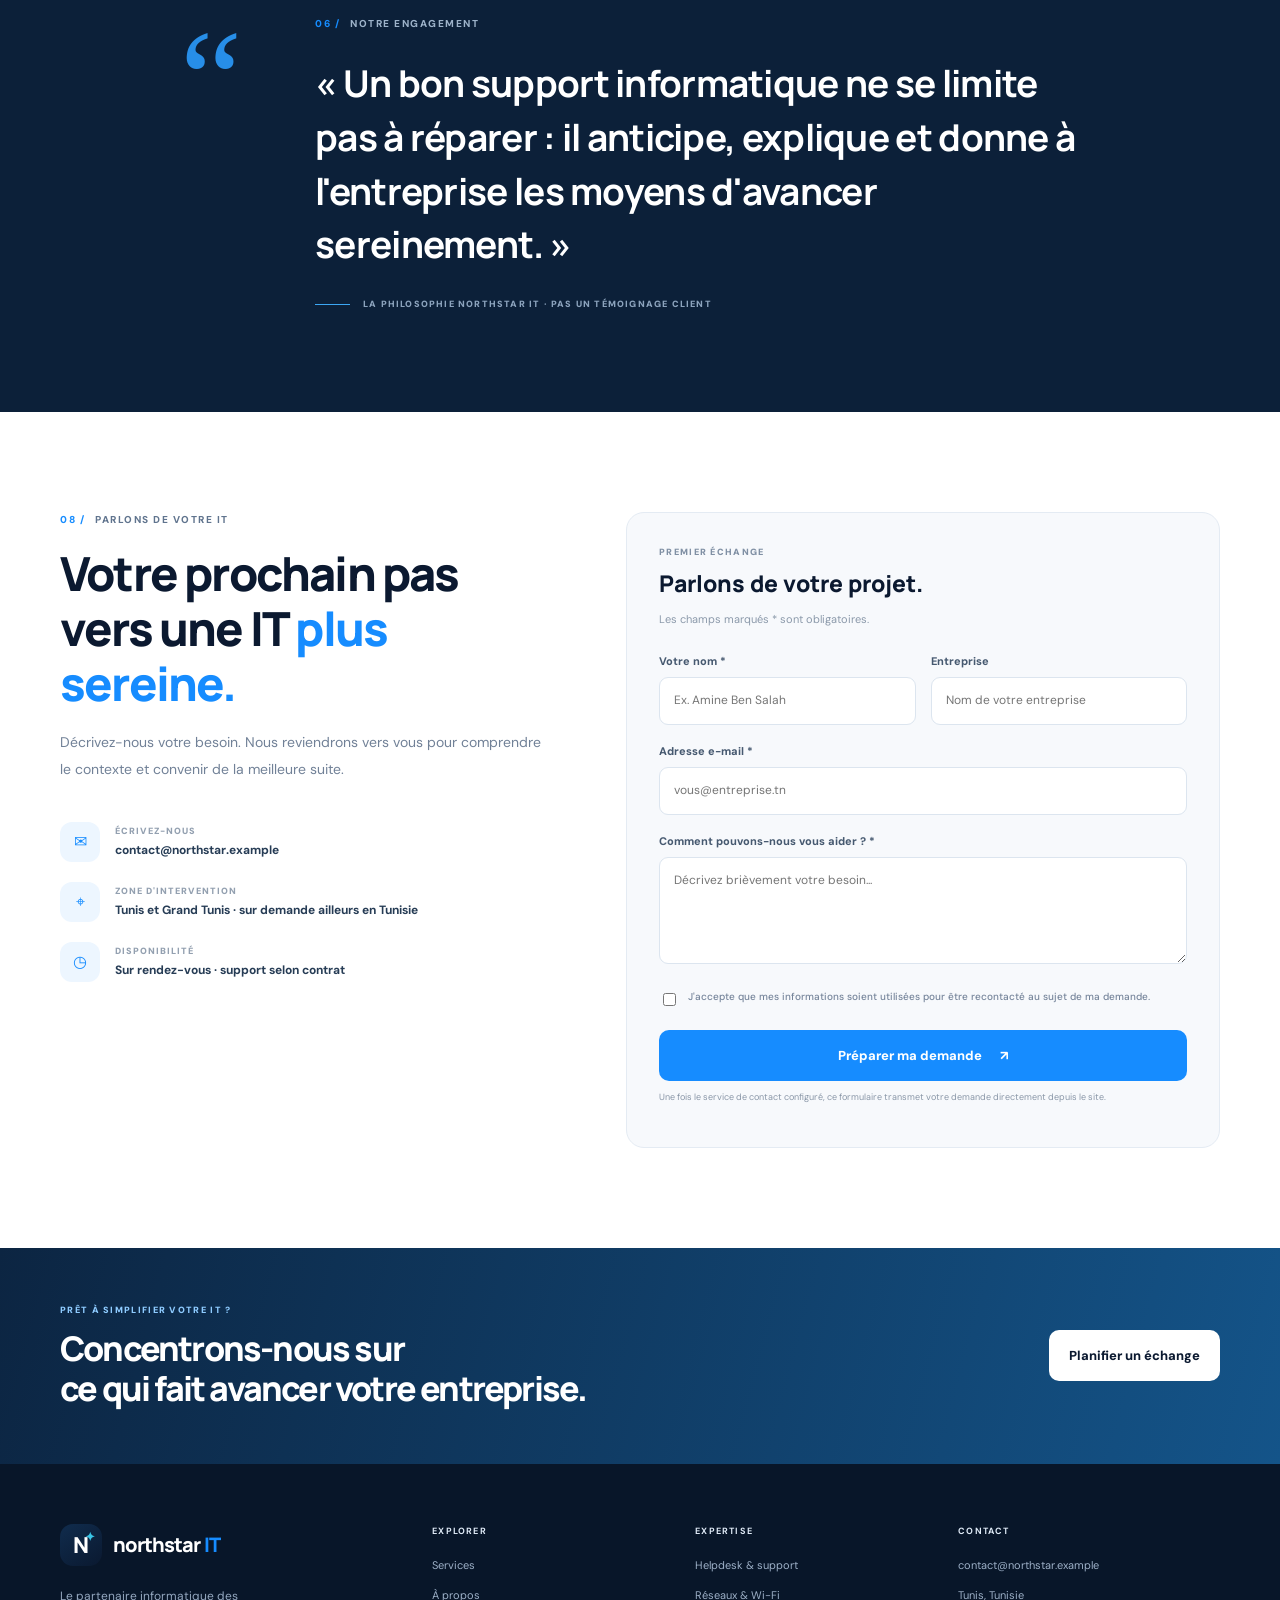
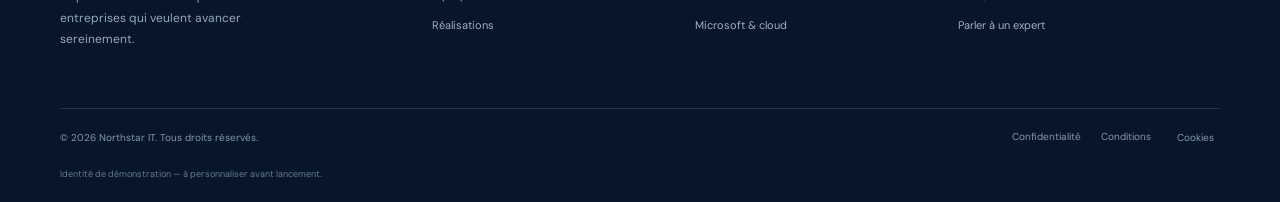
==== commit 44387ba2: "Remove placeholder resources section" ====
--- a/index.html
+++ b/index.html
@@ -21,7 +21,7 @@
       <a class="brand" href="#home" aria-label="Northstar IT - accueil"><img class="brand-logo" src="assets/img/logo.svg" alt="Northstar IT — Managed IT Services"></a>
       <button class="menu-toggle" aria-expanded="false" aria-controls="main-nav" aria-label="Ouvrir le menu"><span></span><span></span></button>
       <nav id="main-nav" class="main-nav" aria-label="Navigation principale">
-        <a href="#services" data-i18n="navServices">Services</a><a href="#about" data-i18n="navAbout">À propos</a><a href="#work" data-i18n="navWork">Réalisations</a><a href="#insights" data-i18n="navInsights">Ressources</a><a href="#contact" data-i18n="navContact">Contact</a>
+        <a href="#services" data-i18n="navServices">Services</a><a href="#about" data-i18n="navAbout">À propos</a><a href="#work" data-i18n="navWork">Réalisations</a><a href="#contact" data-i18n="navContact">Contact</a>
         <div class="nav-actions"><div class="lang-switch" aria-label="Language"><button data-lang="fr" class="active">FR</button><button data-lang="en">EN</button><button data-lang="ar">ع</button></div><a class="button button-small button-dark" href="#contact" data-i18n="navCta">Parler à un expert <span>↗</span></a></div>
       </nav>
     </div>
@@ -79,7 +79,6 @@
 
     <section class="testimonial section-pad"><div class="container testimonial-inner"><div class="quote-mark">“</div><div><div class="section-kicker"><span>06 /</span><span data-i18n="testimonialKicker">NOTRE ENGAGEMENT</span></div><blockquote data-i18n="quote">« Un bon support informatique ne se limite pas à réparer : il anticipe, explique et donne à l'entreprise les moyens d'avancer sereinement. »</blockquote><div class="quote-by"><span class="quote-line"></span><span data-i18n="quoteBy">LA PHILOSOPHIE NORTHSTAR IT · PAS UN TÉMOIGNAGE CLIENT</span></div></div></div></section>
 
-    <section class="insights section-pad" id="insights"><div class="container"><div class="section-heading"><div><div class="section-kicker"><span>07 /</span><span data-i18n="insightsKicker">CONSEILS & RESSOURCES</span></div><h2 data-i18n="insightsTitle">Mieux comprendre<br><em>pour mieux décider.</em></h2></div><p data-i18n="insightsIntro">Des repères pratiques pour renforcer la sécurité et la fiabilité de votre informatique.</p></div><div class="resource-grid"><a class="resource-card" href="#contact"><span class="resource-icon">⌁</span><span class="resource-meta">RÉSEAU · 5 MIN</span><h3 data-i18n="r1Title">5 bonnes pratiques pour sécuriser le Wi-Fi de votre bureau</h3><span class="resource-arrow">↗</span></a><a class="resource-card" href="#contact"><span class="resource-icon">☁</span><span class="resource-meta">MICROSOFT 365 · 6 MIN</span><h3 data-i18n="r2Title">La checklist avant de déployer Microsoft 365</h3><span class="resource-arrow">↗</span></a><a class="resource-card" href="#contact"><span class="resource-icon">◉</span><span class="resource-meta">SAUVEGARDE · 4 MIN</span><h3 data-i18n="r3Title">Sauvegarder ne suffit pas : testez la restauration</h3><span class="resource-arrow">↗</span></a></div><p class="disclaimer" data-i18n="resourceDisclaimer">Les liens des ressources sont des emplacements à compléter avec vos articles avant publication.</p></div></section>
 
     <section class="contact section-pad" id="contact"><div class="container contact-grid"><div class="contact-copy"><div class="section-kicker"><span>08 /</span><span data-i18n="contactKicker">PARLONS DE VOTRE IT</span></div><h2 data-i18n="contactTitle">Votre prochain pas vers une IT <em>plus sereine.</em></h2><p data-i18n="contactText">Décrivez-nous votre besoin. Nous reviendrons vers vous pour comprendre le contexte et convenir de la meilleure suite.</p><div class="contact-details"><a href="mailto:contact@northstar.example"><span>✉</span><div><small data-i18n="emailLabel">ÉCRIVEZ-NOUS</small><b>contact@northstar.example</b></div></a><div><span>⌖</span><div><small data-i18n="areaLabel">ZONE D'INTERVENTION</small><b data-i18n="areaText">Tunis et Grand Tunis · sur demande ailleurs en Tunisie</b></div></div><div><span>◷</span><div><small data-i18n="hoursLabel">DISPONIBILITÉ</small><b data-i18n="hoursText">Sur rendez-vous · support selon contrat</b></div></div></div></div>
       <form class="contact-form" id="contact-form"><div class="form-heading"><span data-i18n="formEyebrow">PREMIER ÉCHANGE</span><h3 data-i18n="formTitle">Parlons de votre projet.</h3><p data-i18n="formIntro">Les champs marqués * sont obligatoires.</p></div><div class="form-row"><label><span data-i18n="nameLabel">Votre nom *</span><input name="name" autocomplete="name" required placeholder="Ex. Amine Ben Salah"></label><label><span data-i18n="companyLabel">Entreprise</span><input name="company" autocomplete="organization" placeholder="Nom de votre entreprise"></label></div><label><span data-i18n="formEmail">Adresse e-mail *</span><input type="email" name="email" autocomplete="email" required placeholder="vous@entreprise.tn"></label><label><span data-i18n="problemLabel">Comment pouvons-nous vous aider ? *</span><textarea name="message" rows="4" required placeholder="Décrivez brièvement votre besoin..."></textarea></label><label class="consent"><input type="checkbox" name="consent" required><span data-i18n="consent">J'accepte que mes informations soient utilisées pour être recontacté au sujet de ma demande.</span></label><label class="form-honeypot" aria-hidden="true">Leave this field empty<input name="website" tabindex="-1" autocomplete="off"></label><button class="button button-primary form-submit" type="submit"><span data-i18n="sendButton">Envoyer ma demande</span><span>↗</span></button><p class="form-note" id="form-status" role="status" aria-live="polite" data-i18n="formNote">Cette version GitHub Pages est une prévisualisation statique : elle ne peut pas exécuter la fonction Netlify. Pour activer l'envoi, déployez le site sur Netlify et configurez les variables d'environnement indiquées dans le README.</p></form>
--- a/assets/css/styles.css
+++ b/assets/css/styles.css
@@ -1,7 +1,7 @@
 :root{--navy:#0b1930;--navy-2:#102744;--blue:#168cff;--cyan:#39c6e8;--ink:#17253a;--muted:#66758a;--paper:#f5f8fc;--white:#fff;--line:#e1e8f0;--display:"Manrope",sans-serif;--body:"DM Sans",sans-serif;--radius:22px;--shadow:0 24px 70px rgba(12,31,57,.12)}
-*{box-sizing:border-box}html{scroll-behavior:smooth;scroll-padding-top:90px}body{margin:0;font-family:var(--body);color:var(--ink);background:#fff;line-height:1.65}a{color:inherit;text-decoration:none}button,input,textarea{font:inherit}.container{width:min(1160px,calc(100% - 44px));margin:auto}.section-pad{padding:100px 0}.topbar{background:#071426;color:#b7c7dc;font-size:12px}.topbar-inner{display:flex;justify-content:space-between;gap:20px;padding:9px 0}.topbar a{color:#fff}.top-sep{padding:0 9px;color:#62758d}.site-header{position:sticky;top:0;z-index:20;background:rgba(255,255,255,.94);backdrop-filter:blur(16px);border-bottom:1px solid rgba(220,229,239,.8)}.nav-wrap{height:82px;display:flex;align-items:center;justify-content:space-between}.brand{display:inline-flex;align-items:center;gap:11px}.brand-mark{width:42px;height:42px;border-radius:13px;background:linear-gradient(145deg,#102c4d,#0a1930);color:#fff;display:grid;place-items:center;font:800 22px var(--display);position:relative}.brand-mark span{color:var(--cyan);font-size:12px;position:absolute;right:7px;top:4px}.brand-name{font:800 20px var(--display);letter-spacing:-1px;color:var(--navy)}.brand-name span{color:var(--blue);margin-left:4px}.main-nav{display:flex;align-items:center;gap:26px;font-size:13px;font-weight:700}.main-nav>a{color:#40516a}.main-nav>a:hover,.footer-col a:hover{color:var(--blue)}.nav-actions{display:flex;align-items:center;gap:17px}.lang-switch{display:flex;gap:4px}.lang-switch button{border:0;background:transparent;color:#718097;font-size:11px;font-weight:800;padding:7px;cursor:pointer}.lang-switch button.active{color:var(--blue)}.button{display:inline-flex;align-items:center;justify-content:center;gap:18px;border:0;border-radius:10px;padding:15px 20px;font-size:13px;font-weight:800;cursor:pointer;transition:.2s}.button:hover{transform:translateY(-2px);box-shadow:0 12px 28px rgba(16,61,109,.18)}.button-small{padding:11px 15px;font-size:12px}.button-dark{background:var(--navy);color:#fff}.button-primary{background:var(--blue);color:#fff}.button-light{background:#fff;color:var(--navy)}.menu-toggle{display:none;background:none;border:0}.hero{position:relative;overflow:hidden;background:linear-gradient(115deg,#f7faff 0%,#eef5fc 100%);padding-top:88px;padding-bottom:0}.hero-glow{position:absolute;width:560px;height:560px;border-radius:50%;background:radial-gradient(circle,rgba(48,160,255,.14),transparent 68%);right:-130px;top:-140px}.hero-grid{position:relative;display:grid;grid-template-columns:1.02fr .98fr;align-items:center;gap:55px;min-height:520px}.eyebrow,.section-kicker{display:flex;align-items:center;gap:10px;color:#60748e;font-size:10px;font-weight:800;letter-spacing:1.5px}.eyebrow-dot{width:7px;height:7px;background:var(--blue);border-radius:50%;box-shadow:0 0 0 5px #d9ecff}.hero h1{font:800 clamp(42px,5.1vw,66px)/1.09 var(--display);letter-spacing:-3px;color:var(--navy);margin:24px 0}.hero h1 em,h2 em{font-style:normal;color:var(--blue)}.hero-lead{font-size:17px;line-height:1.8;color:#5f6f84;max-width:550px}.hero-actions{display:flex;align-items:center;gap:25px;flex-wrap:wrap;margin-top:30px}.text-link{font-size:13px;font-weight:800;color:#42556f}.text-link span{color:var(--blue);margin-left:7px}.hero-proof{display:flex;align-items:center;gap:15px;margin-top:42px}.avatar-stack{display:flex}.avatar-stack span{display:grid;place-items:center;width:34px;height:34px;margin-right:-8px;border:2px solid #f6faff;border-radius:50%;background:#d9eaff;color:#174d80;font-size:10px;font-weight:900}.avatar-stack span:nth-child(2){background:#c7f1f4}.avatar-stack span:nth-child(3){background:#dfe4ed}.hero-proof p{font-size:11px;color:#718097;max-width:270px}.hero-visual{min-height:470px;display:grid;place-items:center;position:relative}.visual-orbit{position:absolute;border:1px solid rgba(22,140,255,.16);border-radius:50%;width:430px;height:430px}.orbit-two{width:340px;height:340px;border-style:dashed}.dashboard-card{position:relative;z-index:2;background:#fff;border:1px solid #e1eaf4;border-radius:20px;padding:25px;width:min(420px,100%);box-shadow:var(--shadow);transform:rotate(-2deg)}.dash-top{display:flex;justify-content:space-between;align-items:center;margin-bottom:24px}.tiny-label,.dash-footer,.form-heading>span,.final-cta-inner>div>span{display:block;font-size:9px;letter-spacing:1.3px;font-weight:900;color:#8090a4}.dash-top strong{display:block;color:var(--navy);font:800 18px var(--display);margin-top:4px}.live-pill{font-size:9px;color:#168b68;background:#e7f8f1;padding:7px 9px;border-radius:30px}.live-pill i{display:inline-block;width:6px;height:6px;background:#19b77b;border-radius:50%;margin-right:5px}.health-row{display:flex;align-items:center;gap:13px;padding:14px 0;border-top:1px solid #edf1f6}.health-icon{width:38px;height:38px;border-radius:11px;background:#eaf4ff;color:#1677ce;display:grid;place-items:center;font-size:22px}.health-icon.cloud{background:#e8f8fb;color:#1998b5}.health-icon.shield{background:#eef0ff;color:#6670d8}.health-row strong,.health-row small{display:block}.health-row strong{font-size:12px;color:#23364d}.health-row small{font-size:10px;color:#8795a7}.health-row>b{margin-left:auto;color:#20b67b;font-size:11px}.dash-footer{display:flex;justify-content:space-between;border-top:1px solid #edf1f6;padding-top:17px;margin-top:8px;font-size:8px}.dash-footer span:last-child{color:#243a56}.dash-footer b{color:var(--blue)}.floating-note{position:absolute;z-index:3;bottom:56px;left:0;display:flex;align-items:center;gap:12px;padding:14px 18px;background:#fff;border:1px solid #e2eaf3;border-radius:13px;box-shadow:0 15px 40px #193b5a1a}.note-icon{width:33px;height:33px;display:grid;place-items:center;border-radius:10px;background:#e8f5ff;color:var(--blue)}.floating-note strong,.floating-note small{display:block}.floating-note strong{font-size:11px}.floating-note small{font-size:9px;color:#8090a4}.hero-stamp{position:absolute;right:0;top:40px;display:flex;align-items:center;gap:9px;color:#8292a7}.hero-stamp span{font:900 25px var(--display);color:#b4c6d9}.hero-stamp small{font-size:7px;line-height:1.4;letter-spacing:1px}.trust-strip{position:relative;display:flex;align-items:center;gap:35px;border-top:1px solid #dfe8f1;padding:25px 0;margin-top:42px}.trust-strip>span{font-size:9px;letter-spacing:1.4px;font-weight:900;color:#8594a8;white-space:nowrap}.trust-items{display:flex;justify-content:space-between;gap:20px;flex:1;flex-wrap:wrap}.trust-items span{font-size:10px;font-weight:900;letter-spacing:1px;color:#53677f}.intro{background:#fff}.intro-grid{display:grid;grid-template-columns:.65fr 1.35fr;gap:50px}.section-kicker span:first-child{color:var(--blue)}h2{font:800 clamp(32px,4vw,48px)/1.17 var(--display);letter-spacing:-1.8px;color:var(--navy);margin:18px 0}.intro h2{max-width:760px}.intro p,.section-heading>p{font-size:15px;color:#6b7b90;line-height:1.9;max-width:700px}.services{background:#f6f9fd}.section-heading{display:flex;align-items:end;justify-content:space-between;gap:40px;margin-bottom:42px}.section-heading h2{margin-bottom:0}.section-heading>p{max-width:340px;margin:0 0 6px}.service-grid{display:grid;grid-template-columns:repeat(3,1fr);gap:15px}.service-card{background:#fff;border:1px solid #e4ebf3;border-radius:17px;padding:26px;min-height:330px;display:flex;flex-direction:column;transition:.2s}.service-card:hover,.case-card:hover,.resource-card:hover{transform:translateY(-4px);box-shadow:0 18px 45px rgba(16,42,72,.09)}.service-card.featured{border-color:#b8d9f8;box-shadow:0 12px 35px rgba(25,120,205,.08)}.service-top{display:flex;justify-content:space-between;align-items:center}.service-number{font-size:10px;color:#9aa8b8;font-weight:900;letter-spacing:1px}.service-icon{width:42px;height:42px;display:grid;place-items:center;border-radius:12px;background:#edf6ff;color:var(--blue);font-size:22px}.service-card h3{font:800 20px var(--display);color:var(--navy);margin:22px 0 8px}.service-card p{font-size:12px;color:#738297;line-height:1.8;margin:0}.service-card ul{list-style:none;padding:0;margin:17px 0 20px}.service-card li{font-size:11px;color:#53657c;margin:8px 0}.service-card li:before{content:"✓";color:var(--blue);font-weight:900;margin-right:9px}.card-link{margin-top:auto;font-size:11px;font-weight:900;color:#24415f}.card-link span{color:var(--blue);margin-left:6px}.service-cta{background:linear-gradient(145deg,#0d2542,#123e68);color:#fff;justify-content:center}.service-cta h3{color:#fff;font-size:25px}.service-cta p{color:#b8c9dd;margin-bottom:24px}.cta-spark{font-size:30px;color:#65c9ff}.about-grid{display:grid;grid-template-columns:1fr 1fr;gap:90px;align-items:center}.about-art{position:relative;padding:25px}.about-frame{height:430px;position:relative;overflow:hidden;border-radius:20px;background:linear-gradient(145deg,#0b1b32,#154d7a);display:grid;place-items:center}.frame-grid{position:absolute;inset:0;background-image:linear-gradient(rgba(255,255,255,.06) 1px,transparent 1px),linear-gradient(90deg,rgba(255,255,255,.06) 1px,transparent 1px);background-size:38px 38px;mask-image:linear-gradient(135deg,#000,transparent 90%)}.about-symbol{font:900 160px var(--display);color:#fff;letter-spacing:-12px;text-shadow:0 20px 60px #0005}.about-symbol span{font-size:44px;color:var(--cyan);vertical-align:top}.about-caption{position:absolute;bottom:22px;left:25px;right:25px;display:flex;justify-content:space-between;color:#b7d3ed;font-size:9px;letter-spacing:1px}.about-chip{position:absolute;bottom:0;right:0;display:flex;gap:12px;align-items:center;background:#fff;border:1px solid var(--line);border-radius:14px;padding:15px 19px;box-shadow:var(--shadow)}.about-chip>span{font-size:23px;color:var(--blue)}.about-chip b,.about-chip small{display:block}.about-chip b{font-size:11px}.about-chip small{font-size:9px;color:#8190a4}.about-copy>p{font-size:14px;line-height:1.9;color:#6b7b90}.value-list{margin:27px 0}.value-list>div{display:flex;gap:17px;padding:13px 0;border-bottom:1px solid #e9eef4}.value-list>div>span{font-size:10px;font-weight:900;color:var(--blue);padding-top:2px}.value-list p{margin:0}.value-list b,.value-list small{display:block}.value-list b{font-size:13px;color:var(--navy)}.value-list small{font-size:11px;color:#8190a4}.dark-link{color:var(--navy)}.process{background:#f6f9fd}.process-grid{display:grid;grid-template-columns:repeat(4,1fr);gap:15px}.process-grid>div{padding:25px;background:#fff;border:1px solid #e5edf5;border-radius:15px}.process-grid>div>span{font:800 25px var(--display);color:#8ec8ff}.process-grid h3{font:800 17px var(--display);color:var(--navy);margin:17px 0 8px}.process-grid p{font-size:12px;color:#75849a;line-height:1.8;margin:0}.work{background:#fff}.case-grid{display:grid;grid-template-columns:1fr 1fr;gap:22px}.case-card{border:1px solid #e5ebf2;border-radius:18px;overflow:hidden;transition:.2s}.case-visual{height:240px;position:relative;overflow:hidden;background:#0c2340;display:grid;place-items:center}.network-visual{background:radial-gradient(circle at 50% 50%,#174a75,#0b1b31 70%)}.network-node{position:absolute;z-index:2;padding:13px 17px;border:1px solid #6dc6ff77;background:#102f50;color:#d7f1ff;border-radius:9px;font-size:10px;font-weight:900;letter-spacing:1px}.node-a{top:45px;left:calc(50% - 27px)}.node-b{top:125px;left:22%}.node-c{top:125px;right:22%}.node-d{bottom:30px;left:calc(50% - 35px)}.line{position:absolute;width:2px;background:#47baff88;transform-origin:top}.l1{height:78px;top:78px;left:50%;transform:rotate(48deg)}.l2{height:78px;top:78px;left:50%;transform:rotate(-48deg)}.l3{height:75px;bottom:58px;left:50%}.visual-tag{position:absolute;bottom:15px;right:18px;font-size:8px;letter-spacing:1.4px;color:#a6c7e6}.cloud-visual{background:linear-gradient(135deg,#eaf5ff,#cce7ff)}.cloud-circle{width:120px;height:120px;border-radius:50%;display:grid;place-items:center;background:#fff;color:#168cff;font-size:60px;box-shadow:0 15px 45px #1d5f9924}.cloud-pill{position:absolute;background:#fff;padding:9px 14px;border-radius:8px;color:#2b577d;font-size:9px;font-weight:900;box-shadow:0 6px 20px #1d5f991b}.cp1{top:40px;left:20%}.cp2{top:95px;right:17%}.cp3{bottom:42px;left:30%}.cloud-visual .visual-tag{color:#57799b}.case-content{padding:25px}.case-type{font-size:9px;letter-spacing:1.2px;color:var(--blue);font-weight:900}.case-content h3{font:800 20px var(--display);color:var(--navy);margin:12px 0 8px}.case-content p{font-size:12px;color:#718197;line-height:1.8}.case-result{display:block;border-top:1px solid #edf1f5;padding-top:14px;margin-top:17px;font-size:11px;color:#2c6ca3;font-weight:700}.disclaimer{font-size:10px;color:#929eac;margin-top:20px;line-height:1.7}.testimonial{background:#0c2039;color:#fff}.testimonial-inner{display:grid;grid-template-columns:100px 1fr;gap:35px;max-width:920px;margin:auto}.quote-mark{font:140px Georgia;color:#278ee8;line-height:.9}.testimonial .section-kicker{color:#9eb3ca}.testimonial blockquote{font:700 clamp(25px,3vw,37px)/1.45 var(--display);letter-spacing:-.7px;margin:25px 0;color:#fff}.quote-by{display:flex;align-items:center;gap:13px;font-size:9px;letter-spacing:1.2px;color:#8ca3bd;font-weight:900}.quote-line{width:35px;height:1px;background:#3ca7f4}.insights{background:#f6f9fd}.resource-grid{display:grid;grid-template-columns:repeat(3,1fr);gap:16px}.resource-card{position:relative;display:flex;flex-direction:column;min-height:235px;padding:25px;background:#fff;border:1px solid #e4ebf3;border-radius:16px;transition:.2s}.resource-icon{width:42px;height:42px;display:grid;place-items:center;background:#edf6ff;color:var(--blue);border-radius:12px;font-size:22px;margin-bottom:25px}.resource-meta{font-size:9px;color:#8b9aae;font-weight:900;letter-spacing:1px}.resource-card h3{font:800 17px/1.5 var(--display);color:var(--navy);margin:12px 25px 0 0}.resource-arrow{position:absolute;right:23px;bottom:23px;color:var(--blue);font-size:19px}.contact{background:#fff}.contact-grid{display:grid;grid-template-columns:.9fr 1.1fr;gap:80px}.contact-copy h2{font-size:47px}.contact-copy>p{font-size:14px;color:#718197;line-height:1.9}.contact-details{margin-top:40px;display:grid;gap:20px}.contact-details>a,.contact-details>div{display:flex;align-items:center;gap:15px}.contact-details>a>span,.contact-details>div>span{width:40px;height:40px;display:grid;place-items:center;background:#edf6ff;border-radius:12px;color:var(--blue)}.contact-details small,.contact-details b{display:block}.contact-details small{font-size:9px;letter-spacing:1px;color:#93a0b0;font-weight:900}.contact-details b{font-size:12px;color:#263c55;margin-top:3px}.contact-form{background:#f7f9fc;border:1px solid #e4ebf3;border-radius:18px;padding:32px}.form-heading{margin-bottom:24px}.form-heading h3{font:800 23px var(--display);color:var(--navy);margin:7px 0}.form-heading p{font-size:11px;color:#8b99aa}.contact-form label{display:block;margin-bottom:17px}.contact-form label>span{display:block;font-size:11px;font-weight:800;color:#465970;margin-bottom:7px}.form-row{display:grid;grid-template-columns:1fr 1fr;gap:15px}.contact-form input:not([type=checkbox]),.contact-form textarea{width:100%;padding:13px 14px;border:1px solid #dce5ef;border-radius:9px;background:#fff;outline:none;font-size:12px;color:var(--ink)}.contact-form input:focus,.contact-form textarea:focus{border-color:#69b5f7;box-shadow:0 0 0 3px #168cff18}.contact-form textarea{resize:vertical}.contact-form .consent{display:flex;align-items:flex-start;gap:9px}.consent input{margin-top:4px;accent-color:var(--blue)}.contact-form .consent span{font-size:10px;font-weight:500;color:#75849a}.form-submit{width:100%}.form-note{font-size:9px;color:#8996a7;line-height:1.7}.final-cta{background:linear-gradient(105deg,#0c2542,#145489);padding:55px 0;color:#fff}.final-cta-inner{display:flex;justify-content:space-between;align-items:center;gap:30px}.final-cta-inner>div>span{color:#8ecbff}.final-cta h2{font-size:34px;color:#fff;margin:12px 0 0}.site-footer{background:#081629;color:#fff;padding:60px 0 20px}.footer-main{display:grid;grid-template-columns:1.5fr 1fr 1fr 1.2fr;gap:45px;padding-bottom:45px}.brand-footer .brand-name{color:#fff}.footer-brand p{font-size:12px;color:#94a7bf;max-width:240px;line-height:1.8;margin-top:20px}.footer-col{display:flex;flex-direction:column;gap:12px;font-size:11px;color:#9db0c7}.footer-col>b{font-size:9px;letter-spacing:1.2px;color:#e0ebf7;margin-bottom:5px}.footer-bottom{border-top:1px solid #20334b;padding-top:20px;display:flex;gap:20px;align-items:center;justify-content:space-between;flex-wrap:wrap;color:#8498b1;font-size:10px}.footer-bottom>div{display:flex;gap:20px}.footer-bottom button{border:0;background:none;color:inherit;cursor:pointer}.footer-note{width:100%;font-size:9px;color:#657b95}.cookie-banner{position:fixed;z-index:30;bottom:18px;left:18px;right:18px;max-width:650px;margin:auto;padding:17px 20px;background:#fff;border:1px solid #dce6f0;border-radius:13px;box-shadow:var(--shadow);display:flex;align-items:center;gap:20px}.cookie-banner[hidden]{display:none}.cookie-banner p{font-size:11px;color:#62748a;margin:0;flex:1}.skip-link{position:absolute;left:-999px;top:8px;background:#fff;padding:10px;z-index:99}.skip-link:focus{left:8px}
+*{box-sizing:border-box}html{scroll-behavior:smooth;scroll-padding-top:90px}body{margin:0;font-family:var(--body);color:var(--ink);background:#fff;line-height:1.65}a{color:inherit;text-decoration:none}button,input,textarea{font:inherit}.container{width:min(1160px,calc(100% - 44px));margin:auto}.section-pad{padding:100px 0}.topbar{background:#071426;color:#b7c7dc;font-size:12px}.topbar-inner{display:flex;justify-content:space-between;gap:20px;padding:9px 0}.topbar a{color:#fff}.top-sep{padding:0 9px;color:#62758d}.site-header{position:sticky;top:0;z-index:20;background:rgba(255,255,255,.94);backdrop-filter:blur(16px);border-bottom:1px solid rgba(220,229,239,.8)}.nav-wrap{height:82px;display:flex;align-items:center;justify-content:space-between}.brand{display:inline-flex;align-items:center;gap:11px}.brand-mark{width:42px;height:42px;border-radius:13px;background:linear-gradient(145deg,#102c4d,#0a1930);color:#fff;display:grid;place-items:center;font:800 22px var(--display);position:relative}.brand-mark span{color:var(--cyan);font-size:12px;position:absolute;right:7px;top:4px}.brand-name{font:800 20px var(--display);letter-spacing:-1px;color:var(--navy)}.brand-name span{color:var(--blue);margin-left:4px}.main-nav{display:flex;align-items:center;gap:26px;font-size:13px;font-weight:700}.main-nav>a{color:#40516a}.main-nav>a:hover,.footer-col a:hover{color:var(--blue)}.nav-actions{display:flex;align-items:center;gap:17px}.lang-switch{display:flex;gap:4px}.lang-switch button{border:0;background:transparent;color:#718097;font-size:11px;font-weight:800;padding:7px;cursor:pointer}.lang-switch button.active{color:var(--blue)}.button{display:inline-flex;align-items:center;justify-content:center;gap:18px;border:0;border-radius:10px;padding:15px 20px;font-size:13px;font-weight:800;cursor:pointer;transition:.2s}.button:hover{transform:translateY(-2px);box-shadow:0 12px 28px rgba(16,61,109,.18)}.button-small{padding:11px 15px;font-size:12px}.button-dark{background:var(--navy);color:#fff}.button-primary{background:var(--blue);color:#fff}.button-light{background:#fff;color:var(--navy)}.menu-toggle{display:none;background:none;border:0}.hero{position:relative;overflow:hidden;background:linear-gradient(115deg,#f7faff 0%,#eef5fc 100%);padding-top:88px;padding-bottom:0}.hero-glow{position:absolute;width:560px;height:560px;border-radius:50%;background:radial-gradient(circle,rgba(48,160,255,.14),transparent 68%);right:-130px;top:-140px}.hero-grid{position:relative;display:grid;grid-template-columns:1.02fr .98fr;align-items:center;gap:55px;min-height:520px}.eyebrow,.section-kicker{display:flex;align-items:center;gap:10px;color:#60748e;font-size:10px;font-weight:800;letter-spacing:1.5px}.eyebrow-dot{width:7px;height:7px;background:var(--blue);border-radius:50%;box-shadow:0 0 0 5px #d9ecff}.hero h1{font:800 clamp(42px,5.1vw,66px)/1.09 var(--display);letter-spacing:-3px;color:var(--navy);margin:24px 0}.hero h1 em,h2 em{font-style:normal;color:var(--blue)}.hero-lead{font-size:17px;line-height:1.8;color:#5f6f84;max-width:550px}.hero-actions{display:flex;align-items:center;gap:25px;flex-wrap:wrap;margin-top:30px}.text-link{font-size:13px;font-weight:800;color:#42556f}.text-link span{color:var(--blue);margin-left:7px}.hero-proof{display:flex;align-items:center;gap:15px;margin-top:42px}.avatar-stack{display:flex}.avatar-stack span{display:grid;place-items:center;width:34px;height:34px;margin-right:-8px;border:2px solid #f6faff;border-radius:50%;background:#d9eaff;color:#174d80;font-size:10px;font-weight:900}.avatar-stack span:nth-child(2){background:#c7f1f4}.avatar-stack span:nth-child(3){background:#dfe4ed}.hero-proof p{font-size:11px;color:#718097;max-width:270px}.hero-visual{min-height:470px;display:grid;place-items:center;position:relative}.visual-orbit{position:absolute;border:1px solid rgba(22,140,255,.16);border-radius:50%;width:430px;height:430px}.orbit-two{width:340px;height:340px;border-style:dashed}.dashboard-card{position:relative;z-index:2;background:#fff;border:1px solid #e1eaf4;border-radius:20px;padding:25px;width:min(420px,100%);box-shadow:var(--shadow);transform:rotate(-2deg)}.dash-top{display:flex;justify-content:space-between;align-items:center;margin-bottom:24px}.tiny-label,.dash-footer,.form-heading>span,.final-cta-inner>div>span{display:block;font-size:9px;letter-spacing:1.3px;font-weight:900;color:#8090a4}.dash-top strong{display:block;color:var(--navy);font:800 18px var(--display);margin-top:4px}.live-pill{font-size:9px;color:#168b68;background:#e7f8f1;padding:7px 9px;border-radius:30px}.live-pill i{display:inline-block;width:6px;height:6px;background:#19b77b;border-radius:50%;margin-right:5px}.health-row{display:flex;align-items:center;gap:13px;padding:14px 0;border-top:1px solid #edf1f6}.health-icon{width:38px;height:38px;border-radius:11px;background:#eaf4ff;color:#1677ce;display:grid;place-items:center;font-size:22px}.health-icon.cloud{background:#e8f8fb;color:#1998b5}.health-icon.shield{background:#eef0ff;color:#6670d8}.health-row strong,.health-row small{display:block}.health-row strong{font-size:12px;color:#23364d}.health-row small{font-size:10px;color:#8795a7}.health-row>b{margin-left:auto;color:#20b67b;font-size:11px}.dash-footer{display:flex;justify-content:space-between;border-top:1px solid #edf1f6;padding-top:17px;margin-top:8px;font-size:8px}.dash-footer span:last-child{color:#243a56}.dash-footer b{color:var(--blue)}.floating-note{position:absolute;z-index:3;bottom:56px;left:0;display:flex;align-items:center;gap:12px;padding:14px 18px;background:#fff;border:1px solid #e2eaf3;border-radius:13px;box-shadow:0 15px 40px #193b5a1a}.note-icon{width:33px;height:33px;display:grid;place-items:center;border-radius:10px;background:#e8f5ff;color:var(--blue)}.floating-note strong,.floating-note small{display:block}.floating-note strong{font-size:11px}.floating-note small{font-size:9px;color:#8090a4}.hero-stamp{position:absolute;right:0;top:40px;display:flex;align-items:center;gap:9px;color:#8292a7}.hero-stamp span{font:900 25px var(--display);color:#b4c6d9}.hero-stamp small{font-size:7px;line-height:1.4;letter-spacing:1px}.trust-strip{position:relative;display:flex;align-items:center;gap:35px;border-top:1px solid #dfe8f1;padding:25px 0;margin-top:42px}.trust-strip>span{font-size:9px;letter-spacing:1.4px;font-weight:900;color:#8594a8;white-space:nowrap}.trust-items{display:flex;justify-content:space-between;gap:20px;flex:1;flex-wrap:wrap}.trust-items span{font-size:10px;font-weight:900;letter-spacing:1px;color:#53677f}.intro{background:#fff}.intro-grid{display:grid;grid-template-columns:.65fr 1.35fr;gap:50px}.section-kicker span:first-child{color:var(--blue)}h2{font:800 clamp(32px,4vw,48px)/1.17 var(--display);letter-spacing:-1.8px;color:var(--navy);margin:18px 0}.intro h2{max-width:760px}.intro p,.section-heading>p{font-size:15px;color:#6b7b90;line-height:1.9;max-width:700px}.services{background:#f6f9fd}.section-heading{display:flex;align-items:end;justify-content:space-between;gap:40px;margin-bottom:42px}.section-heading h2{margin-bottom:0}.section-heading>p{max-width:340px;margin:0 0 6px}.service-grid{display:grid;grid-template-columns:repeat(3,1fr);gap:15px}.service-card{background:#fff;border:1px solid #e4ebf3;border-radius:17px;padding:26px;min-height:330px;display:flex;flex-direction:column;transition:.2s}.service-card:hover,.case-card:hover{transform:translateY(-4px);box-shadow:0 18px 45px rgba(16,42,72,.09)}.service-card.featured{border-color:#b8d9f8;box-shadow:0 12px 35px rgba(25,120,205,.08)}.service-top{display:flex;justify-content:space-between;align-items:center}.service-number{font-size:10px;color:#9aa8b8;font-weight:900;letter-spacing:1px}.service-icon{width:42px;height:42px;display:grid;place-items:center;border-radius:12px;background:#edf6ff;color:var(--blue);font-size:22px}.service-card h3{font:800 20px var(--display);color:var(--navy);margin:22px 0 8px}.service-card p{font-size:12px;color:#738297;line-height:1.8;margin:0}.service-card ul{list-style:none;padding:0;margin:17px 0 20px}.service-card li{font-size:11px;color:#53657c;margin:8px 0}.service-card li:before{content:"✓";color:var(--blue);font-weight:900;margin-right:9px}.card-link{margin-top:auto;font-size:11px;font-weight:900;color:#24415f}.card-link span{color:var(--blue);margin-left:6px}.service-cta{background:linear-gradient(145deg,#0d2542,#123e68);color:#fff;justify-content:center}.service-cta h3{color:#fff;font-size:25px}.service-cta p{color:#b8c9dd;margin-bottom:24px}.cta-spark{font-size:30px;color:#65c9ff}.about-grid{display:grid;grid-template-columns:1fr 1fr;gap:90px;align-items:center}.about-art{position:relative;padding:25px}.about-frame{height:430px;position:relative;overflow:hidden;border-radius:20px;background:linear-gradient(145deg,#0b1b32,#154d7a);display:grid;place-items:center}.frame-grid{position:absolute;inset:0;background-image:linear-gradient(rgba(255,255,255,.06) 1px,transparent 1px),linear-gradient(90deg,rgba(255,255,255,.06) 1px,transparent 1px);background-size:38px 38px;mask-image:linear-gradient(135deg,#000,transparent 90%)}.about-symbol{font:900 160px var(--display);color:#fff;letter-spacing:-12px;text-shadow:0 20px 60px #0005}.about-symbol span{font-size:44px;color:var(--cyan);vertical-align:top}.about-caption{position:absolute;bottom:22px;left:25px;right:25px;display:flex;justify-content:space-between;color:#b7d3ed;font-size:9px;letter-spacing:1px}.about-chip{position:absolute;bottom:0;right:0;display:flex;gap:12px;align-items:center;background:#fff;border:1px solid var(--line);border-radius:14px;padding:15px 19px;box-shadow:var(--shadow)}.about-chip>span{font-size:23px;color:var(--blue)}.about-chip b,.about-chip small{display:block}.about-chip b{font-size:11px}.about-chip small{font-size:9px;color:#8190a4}.about-copy>p{font-size:14px;line-height:1.9;color:#6b7b90}.value-list{margin:27px 0}.value-list>div{display:flex;gap:17px;padding:13px 0;border-bottom:1px solid #e9eef4}.value-list>div>span{font-size:10px;font-weight:900;color:var(--blue);padding-top:2px}.value-list p{margin:0}.value-list b,.value-list small{display:block}.value-list b{font-size:13px;color:var(--navy)}.value-list small{font-size:11px;color:#8190a4}.dark-link{color:var(--navy)}.process{background:#f6f9fd}.process-grid{display:grid;grid-template-columns:repeat(4,1fr);gap:15px}.process-grid>div{padding:25px;background:#fff;border:1px solid #e5edf5;border-radius:15px}.process-grid>div>span{font:800 25px var(--display);color:#8ec8ff}.process-grid h3{font:800 17px var(--display);color:var(--navy);margin:17px 0 8px}.process-grid p{font-size:12px;color:#75849a;line-height:1.8;margin:0}.work{background:#fff}.case-grid{display:grid;grid-template-columns:1fr 1fr;gap:22px}.case-card{border:1px solid #e5ebf2;border-radius:18px;overflow:hidden;transition:.2s}.case-visual{height:240px;position:relative;overflow:hidden;background:#0c2340;display:grid;place-items:center}.network-visual{background:radial-gradient(circle at 50% 50%,#174a75,#0b1b31 70%)}.network-node{position:absolute;z-index:2;padding:13px 17px;border:1px solid #6dc6ff77;background:#102f50;color:#d7f1ff;border-radius:9px;font-size:10px;font-weight:900;letter-spacing:1px}.node-a{top:45px;left:calc(50% - 27px)}.node-b{top:125px;left:22%}.node-c{top:125px;right:22%}.node-d{bottom:30px;left:calc(50% - 35px)}.line{position:absolute;width:2px;background:#47baff88;transform-origin:top}.l1{height:78px;top:78px;left:50%;transform:rotate(48deg)}.l2{height:78px;top:78px;left:50%;transform:rotate(-48deg)}.l3{height:75px;bottom:58px;left:50%}.visual-tag{position:absolute;bottom:15px;right:18px;font-size:8px;letter-spacing:1.4px;color:#a6c7e6}.cloud-visual{background:linear-gradient(135deg,#eaf5ff,#cce7ff)}.cloud-circle{width:120px;height:120px;border-radius:50%;display:grid;place-items:center;background:#fff;color:#168cff;font-size:60px;box-shadow:0 15px 45px #1d5f9924}.cloud-pill{position:absolute;background:#fff;padding:9px 14px;border-radius:8px;color:#2b577d;font-size:9px;font-weight:900;box-shadow:0 6px 20px #1d5f991b}.cp1{top:40px;left:20%}.cp2{top:95px;right:17%}.cp3{bottom:42px;left:30%}.cloud-visual .visual-tag{color:#57799b}.case-content{padding:25px}.case-type{font-size:9px;letter-spacing:1.2px;color:var(--blue);font-weight:900}.case-content h3{font:800 20px var(--display);color:var(--navy);margin:12px 0 8px}.case-content p{font-size:12px;color:#718197;line-height:1.8}.case-result{display:block;border-top:1px solid #edf1f5;padding-top:14px;margin-top:17px;font-size:11px;color:#2c6ca3;font-weight:700}.disclaimer{font-size:10px;color:#929eac;margin-top:20px;line-height:1.7}.testimonial{background:#0c2039;color:#fff}.testimonial-inner{display:grid;grid-template-columns:100px 1fr;gap:35px;max-width:920px;margin:auto}.quote-mark{font:140px Georgia;color:#278ee8;line-height:.9}.testimonial .section-kicker{color:#9eb3ca}.testimonial blockquote{font:700 clamp(25px,3vw,37px)/1.45 var(--display);letter-spacing:-.7px;margin:25px 0;color:#fff}.quote-by{display:flex;align-items:center;gap:13px;font-size:9px;letter-spacing:1.2px;color:#8ca3bd;font-weight:900}.quote-line{width:35px;height:1px;background:#3ca7f4}.contact{background:#fff}.contact-grid{display:grid;grid-template-columns:.9fr 1.1fr;gap:80px}.contact-copy h2{font-size:47px}.contact-copy>p{font-size:14px;color:#718197;line-height:1.9}.contact-details{margin-top:40px;display:grid;gap:20px}.contact-details>a,.contact-details>div{display:flex;align-items:center;gap:15px}.contact-details>a>span,.contact-details>div>span{width:40px;height:40px;display:grid;place-items:center;background:#edf6ff;border-radius:12px;color:var(--blue)}.contact-details small,.contact-details b{display:block}.contact-details small{font-size:9px;letter-spacing:1px;color:#93a0b0;font-weight:900}.contact-details b{font-size:12px;color:#263c55;margin-top:3px}.contact-form{background:#f7f9fc;border:1px solid #e4ebf3;border-radius:18px;padding:32px}.form-heading{margin-bottom:24px}.form-heading h3{font:800 23px var(--display);color:var(--navy);margin:7px 0}.form-heading p{font-size:11px;color:#8b99aa}.contact-form label{display:block;margin-bottom:17px}.contact-form label>span{display:block;font-size:11px;font-weight:800;color:#465970;margin-bottom:7px}.form-row{display:grid;grid-template-columns:1fr 1fr;gap:15px}.contact-form input:not([type=checkbox]),.contact-form textarea{width:100%;padding:13px 14px;border:1px solid #dce5ef;border-radius:9px;background:#fff;outline:none;font-size:12px;color:var(--ink)}.contact-form input:focus,.contact-form textarea:focus{border-color:#69b5f7;box-shadow:0 0 0 3px #168cff18}.contact-form textarea{resize:vertical}.contact-form .consent{display:flex;align-items:flex-start;gap:9px}.consent input{margin-top:4px;accent-color:var(--blue)}.contact-form .consent span{font-size:10px;font-weight:500;color:#75849a}.form-submit{width:100%}.form-note{font-size:9px;color:#8996a7;line-height:1.7}.final-cta{background:linear-gradient(105deg,#0c2542,#145489);padding:55px 0;color:#fff}.final-cta-inner{display:flex;justify-content:space-between;align-items:center;gap:30px}.final-cta-inner>div>span{color:#8ecbff}.final-cta h2{font-size:34px;color:#fff;margin:12px 0 0}.site-footer{background:#081629;color:#fff;padding:60px 0 20px}.footer-main{display:grid;grid-template-columns:1.5fr 1fr 1fr 1.2fr;gap:45px;padding-bottom:45px}.brand-footer .brand-name{color:#fff}.footer-brand p{font-size:12px;color:#94a7bf;max-width:240px;line-height:1.8;margin-top:20px}.footer-col{display:flex;flex-direction:column;gap:12px;font-size:11px;color:#9db0c7}.footer-col>b{font-size:9px;letter-spacing:1.2px;color:#e0ebf7;margin-bottom:5px}.footer-bottom{border-top:1px solid #20334b;padding-top:20px;display:flex;gap:20px;align-items:center;justify-content:space-between;flex-wrap:wrap;color:#8498b1;font-size:10px}.footer-bottom>div{display:flex;gap:20px}.footer-bottom button{border:0;background:none;color:inherit;cursor:pointer}.footer-note{width:100%;font-size:9px;color:#657b95}.cookie-banner{position:fixed;z-index:30;bottom:18px;left:18px;right:18px;max-width:650px;margin:auto;padding:17px 20px;background:#fff;border:1px solid #dce6f0;border-radius:13px;box-shadow:var(--shadow);display:flex;align-items:center;gap:20px}.cookie-banner[hidden]{display:none}.cookie-banner p{font-size:11px;color:#62748a;margin:0;flex:1}.skip-link{position:absolute;left:-999px;top:8px;background:#fff;padding:10px;z-index:99}.skip-link:focus{left:8px}
 @media(max-width:950px){.main-nav{gap:14px}.main-nav>a{font-size:12px}.nav-actions{gap:9px}.hero-grid{gap:25px}.about-grid{gap:40px}.contact-grid{gap:35px}.trust-strip{align-items:flex-start;flex-direction:column;gap:15px}}
-@media(max-width:760px){.container{width:min(100% - 34px,600px)}.section-pad{padding:70px 0}.topbar-inner{font-size:10px}.topbar-inner>div{display:none}.nav-wrap{height:70px}.menu-toggle{display:flex;flex-direction:column;gap:6px;padding:10px}.menu-toggle span{width:24px;height:2px;background:var(--navy)}.main-nav{display:none;position:absolute;top:70px;left:0;right:0;background:#fff;padding:20px 25px 25px;box-shadow:0 15px 25px #142a441a;align-items:stretch;flex-direction:column;gap:18px}.main-nav.open{display:flex}.nav-actions{justify-content:space-between;margin-top:4px}.hero{padding-top:65px}.hero-grid{grid-template-columns:1fr;gap:5px}.hero h1{font-size:47px;letter-spacing:-2px}.hero-lead{font-size:15px}.hero-visual{min-height:410px}.dashboard-card{max-width:390px}.visual-orbit{width:340px;height:340px}.orbit-two{width:270px;height:270px}.floating-note{left:0;bottom:25px}.hero-stamp{right:5px;top:5px}.trust-items{justify-content:flex-start;gap:15px 22px}.trust-items span{font-size:9px}.intro-grid{grid-template-columns:1fr;gap:20px}.section-heading{display:block}.section-heading>p{margin-top:18px}.service-grid{grid-template-columns:1fr 1fr}.service-card{padding:20px;min-height:320px}.about-grid{grid-template-columns:1fr;gap:45px}.about-art{max-width:520px;margin:auto;width:100%}.about-frame{height:340px}.about-copy h2{font-size:39px}.process-grid{grid-template-columns:1fr 1fr}.case-grid{grid-template-columns:1fr}.testimonial-inner{grid-template-columns:55px 1fr;gap:15px}.quote-mark{font-size:90px}.resource-grid{grid-template-columns:1fr}.resource-card{min-height:190px}.contact-grid{grid-template-columns:1fr;gap:40px}.contact-copy h2{font-size:39px}.final-cta-inner{align-items:flex-start;flex-direction:column}.footer-main{grid-template-columns:1fr 1fr;gap:35px}.footer-brand{grid-column:1/-1}.footer-bottom{align-items:flex-start;flex-direction:column}.footer-bottom>div{flex-wrap:wrap}.form-row{grid-template-columns:1fr}}
+@media(max-width:760px){.container{width:min(100% - 34px,600px)}.section-pad{padding:70px 0}.topbar-inner{font-size:10px}.topbar-inner>div{display:none}.nav-wrap{height:70px}.menu-toggle{display:flex;flex-direction:column;gap:6px;padding:10px}.menu-toggle span{width:24px;height:2px;background:var(--navy)}.main-nav{display:none;position:absolute;top:70px;left:0;right:0;background:#fff;padding:20px 25px 25px;box-shadow:0 15px 25px #142a441a;align-items:stretch;flex-direction:column;gap:18px}.main-nav.open{display:flex}.nav-actions{justify-content:space-between;margin-top:4px}.hero{padding-top:65px}.hero-grid{grid-template-columns:1fr;gap:5px}.hero h1{font-size:47px;letter-spacing:-2px}.hero-lead{font-size:15px}.hero-visual{min-height:410px}.dashboard-card{max-width:390px}.visual-orbit{width:340px;height:340px}.orbit-two{width:270px;height:270px}.floating-note{left:0;bottom:25px}.hero-stamp{right:5px;top:5px}.trust-items{justify-content:flex-start;gap:15px 22px}.trust-items span{font-size:9px}.intro-grid{grid-template-columns:1fr;gap:20px}.section-heading{display:block}.section-heading>p{margin-top:18px}.service-grid{grid-template-columns:1fr 1fr}.service-card{padding:20px;min-height:320px}.about-grid{grid-template-columns:1fr;gap:45px}.about-art{max-width:520px;margin:auto;width:100%}.about-frame{height:340px}.about-copy h2{font-size:39px}.process-grid{grid-template-columns:1fr 1fr}.case-grid{grid-template-columns:1fr}.testimonial-inner{grid-template-columns:55px 1fr;gap:15px}.quote-mark{font-size:90px}.contact-grid{grid-template-columns:1fr;gap:40px}.contact-copy h2{font-size:39px}.final-cta-inner{align-items:flex-start;flex-direction:column}.footer-main{grid-template-columns:1fr 1fr;gap:35px}.footer-brand{grid-column:1/-1}.footer-bottom{align-items:flex-start;flex-direction:column}.footer-bottom>div{flex-wrap:wrap}.form-row{grid-template-columns:1fr}}
 @media(max-width:430px){.service-grid{grid-template-columns:1fr}.service-card{min-height:0}.hero h1{font-size:41px}.hero-actions{align-items:flex-start;flex-direction:column}.hero-visual{min-height:360px}.dashboard-card{padding:18px}.health-row{gap:9px}.floating-note{transform:scale(.9);transform-origin:left bottom}.process-grid{grid-template-columns:1fr}.footer-main{grid-template-columns:1fr 1fr}.about-art{padding:5px}.about-frame{height:300px}.about-chip{right:-5px;bottom:-15px}}
 [dir=rtl] body{text-align:right}[dir=rtl] .section-kicker,[dir=rtl] .eyebrow{flex-direction:row-reverse}[dir=rtl] .text-link span,[dir=rtl] .card-link span{margin-left:0;margin-right:7px}[dir=rtl] .service-card li:before{margin-right:0;margin-left:9px}[dir=rtl] .hero-proof{flex-direction:row-reverse}
 .brand-logo{display:block;width:190px;height:auto;max-width:48vw}.brand:focus-visible,.button:focus-visible,a:focus-visible,button:focus-visible{outline:3px solid #39c6e8;outline-offset:3px}
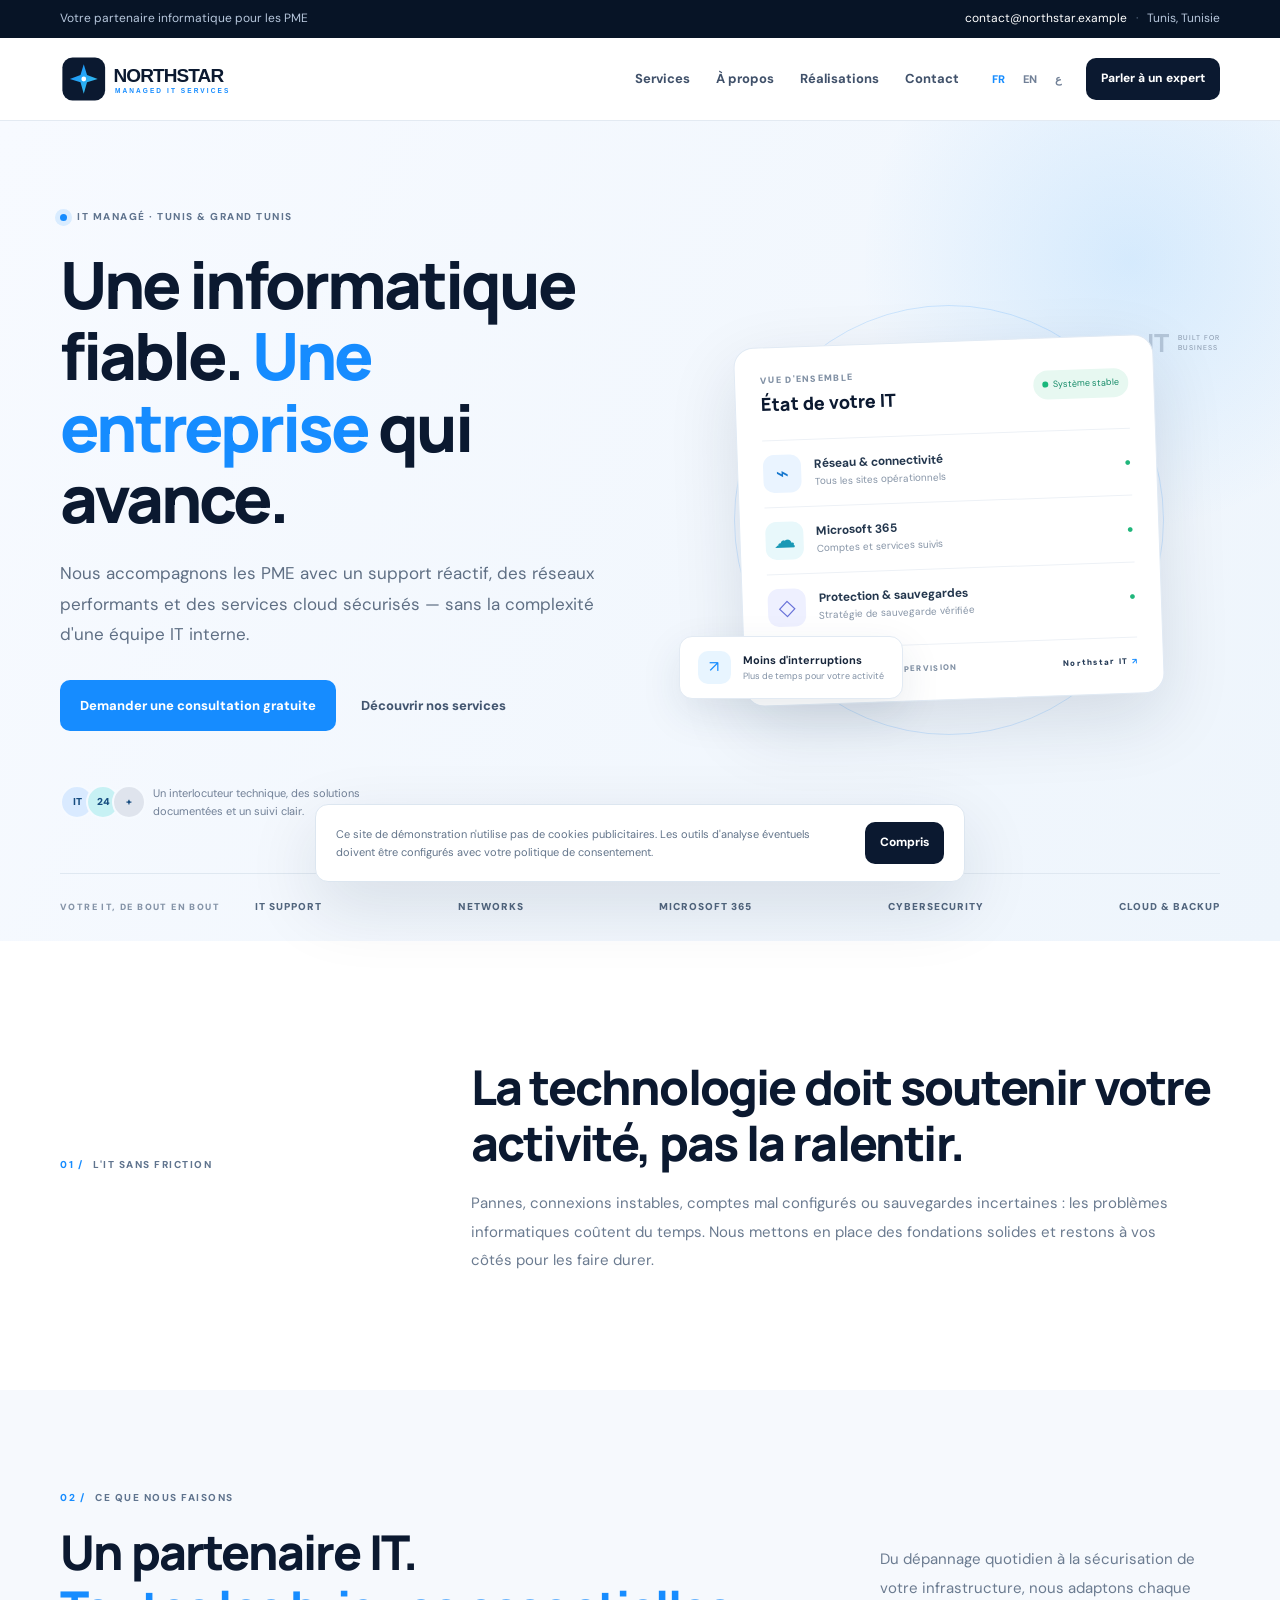
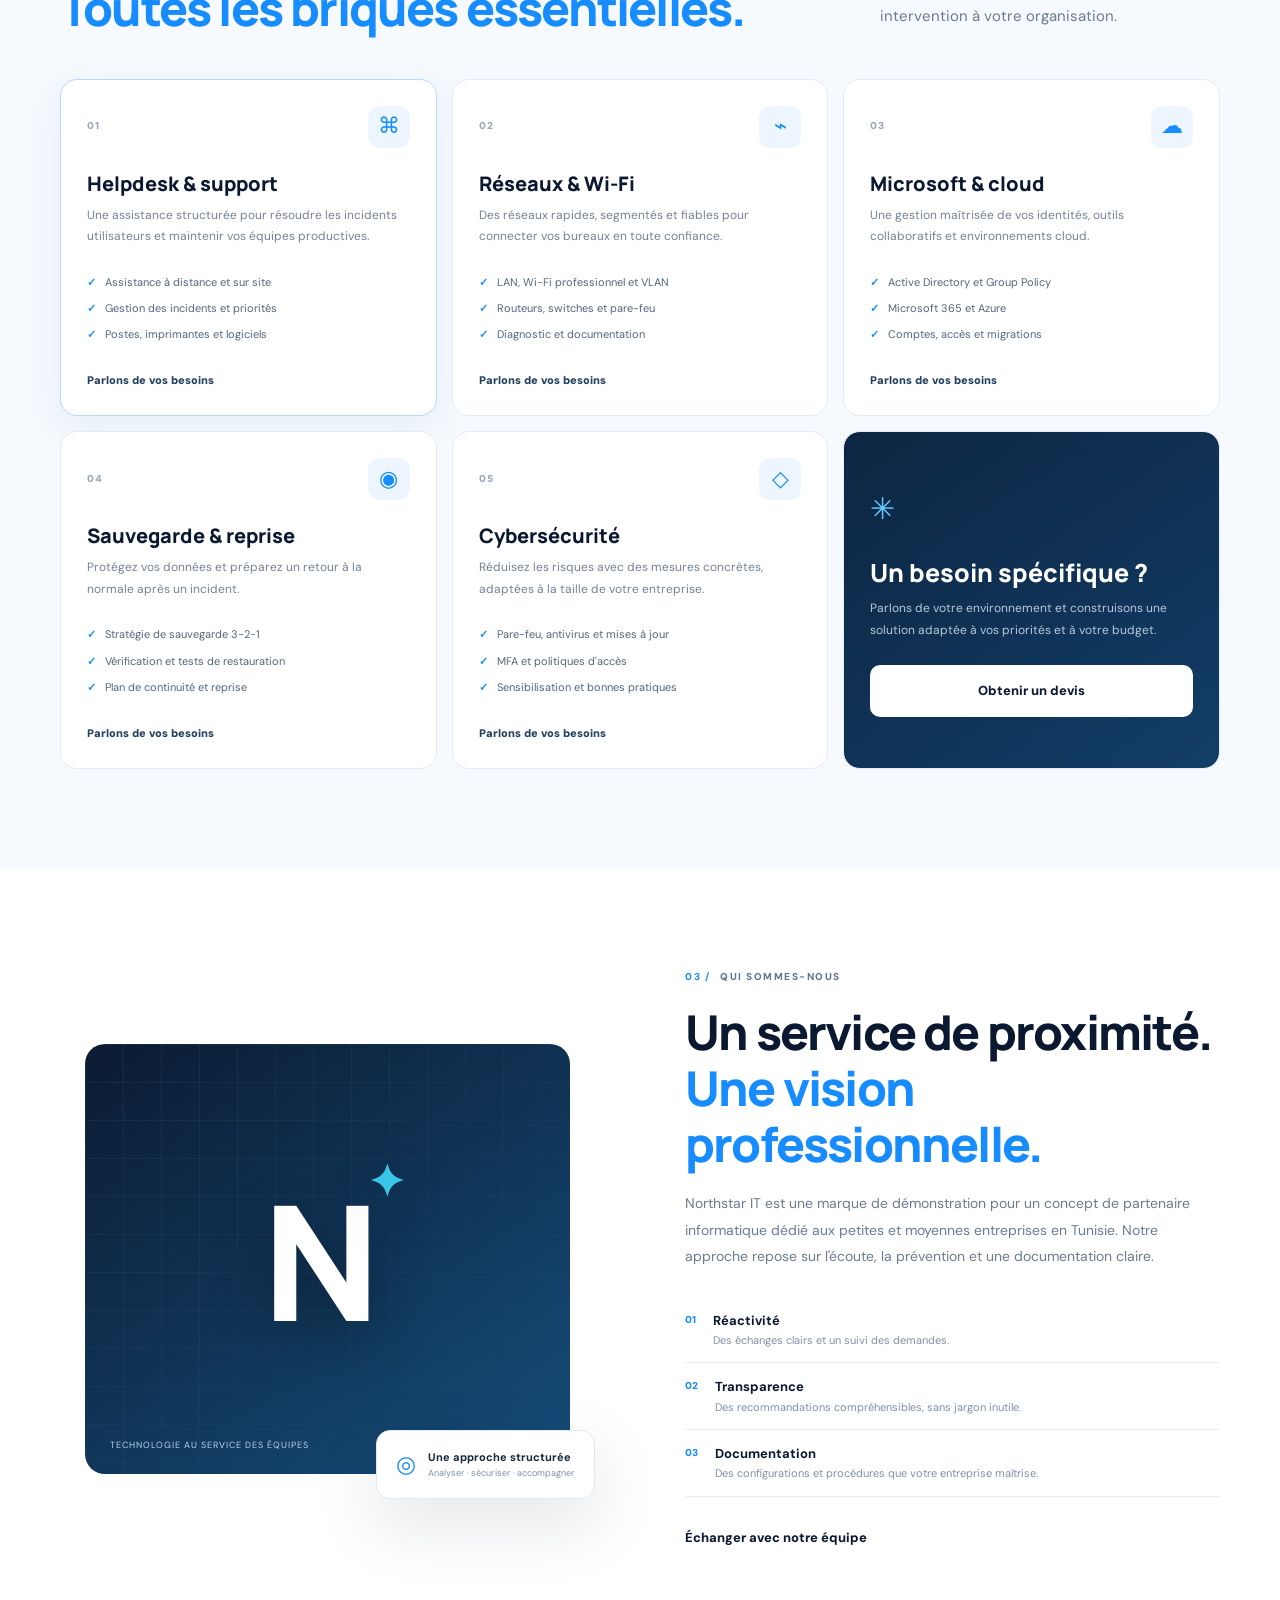
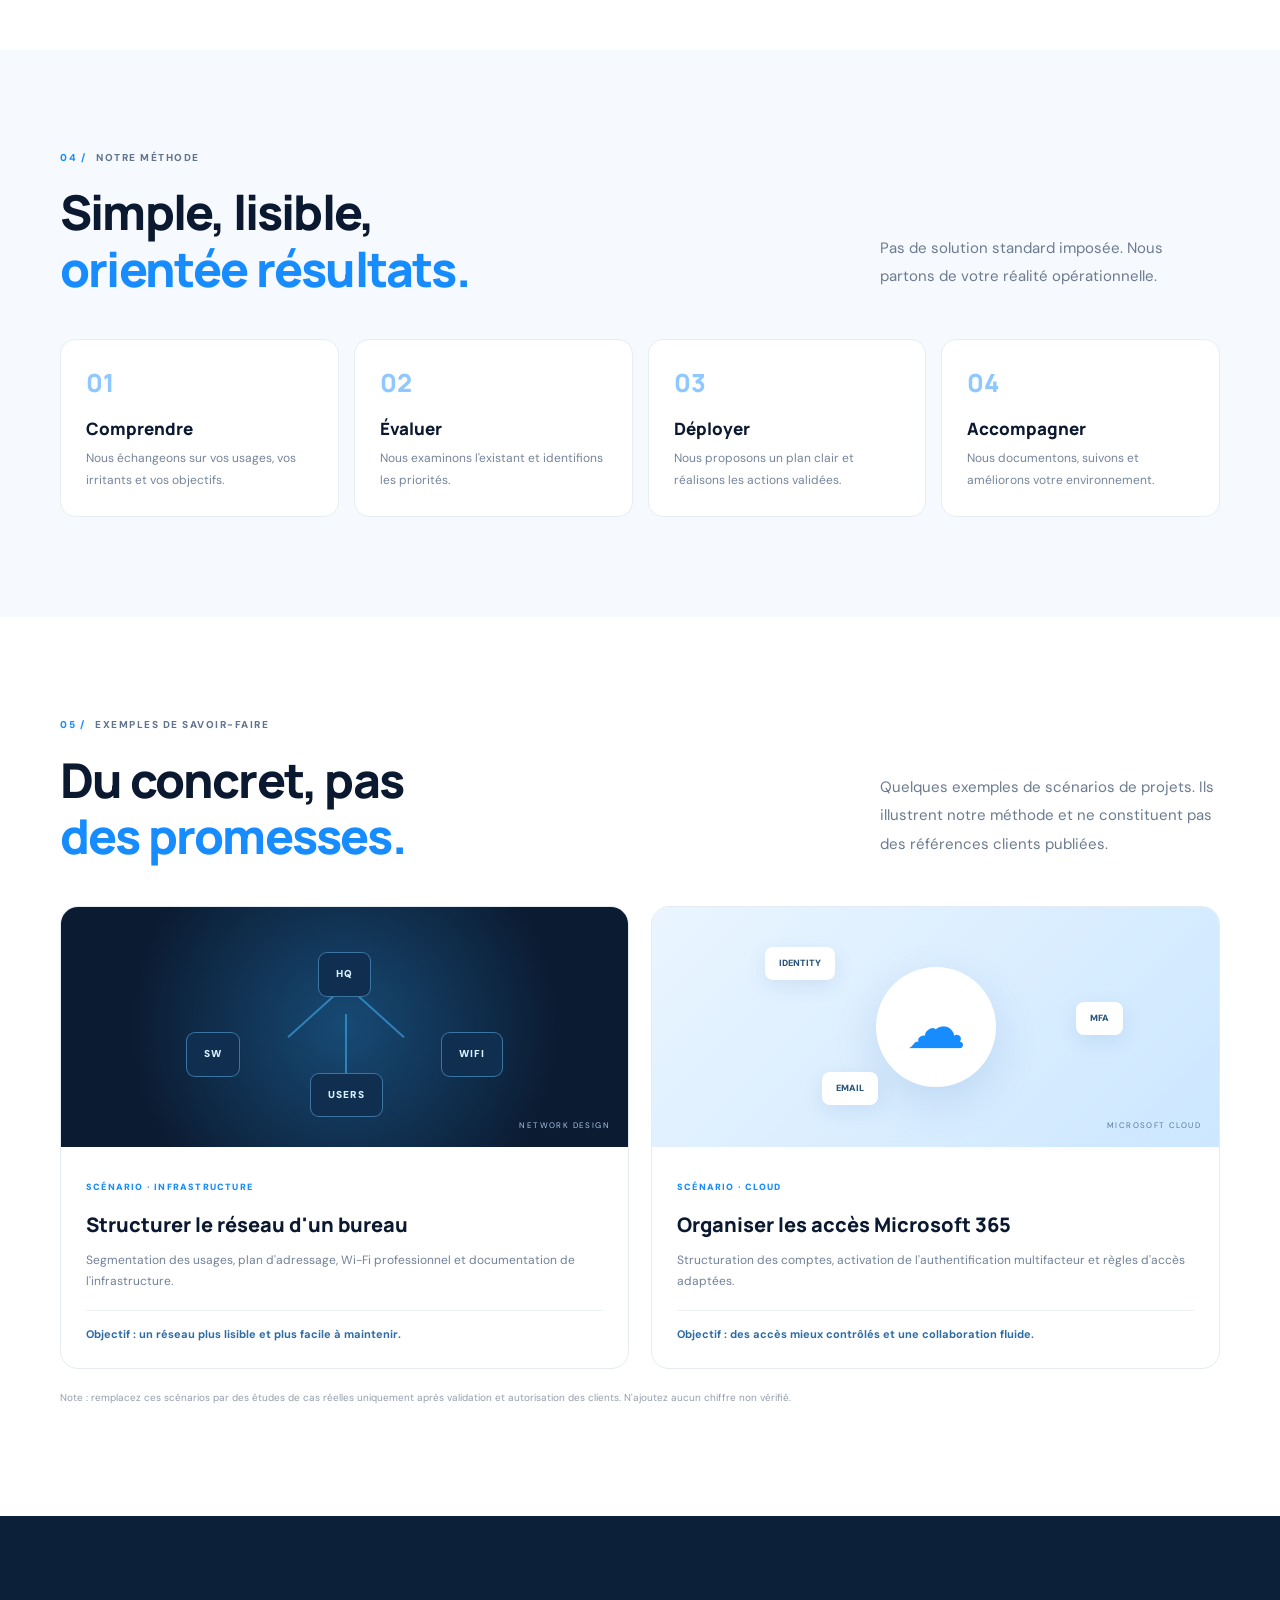
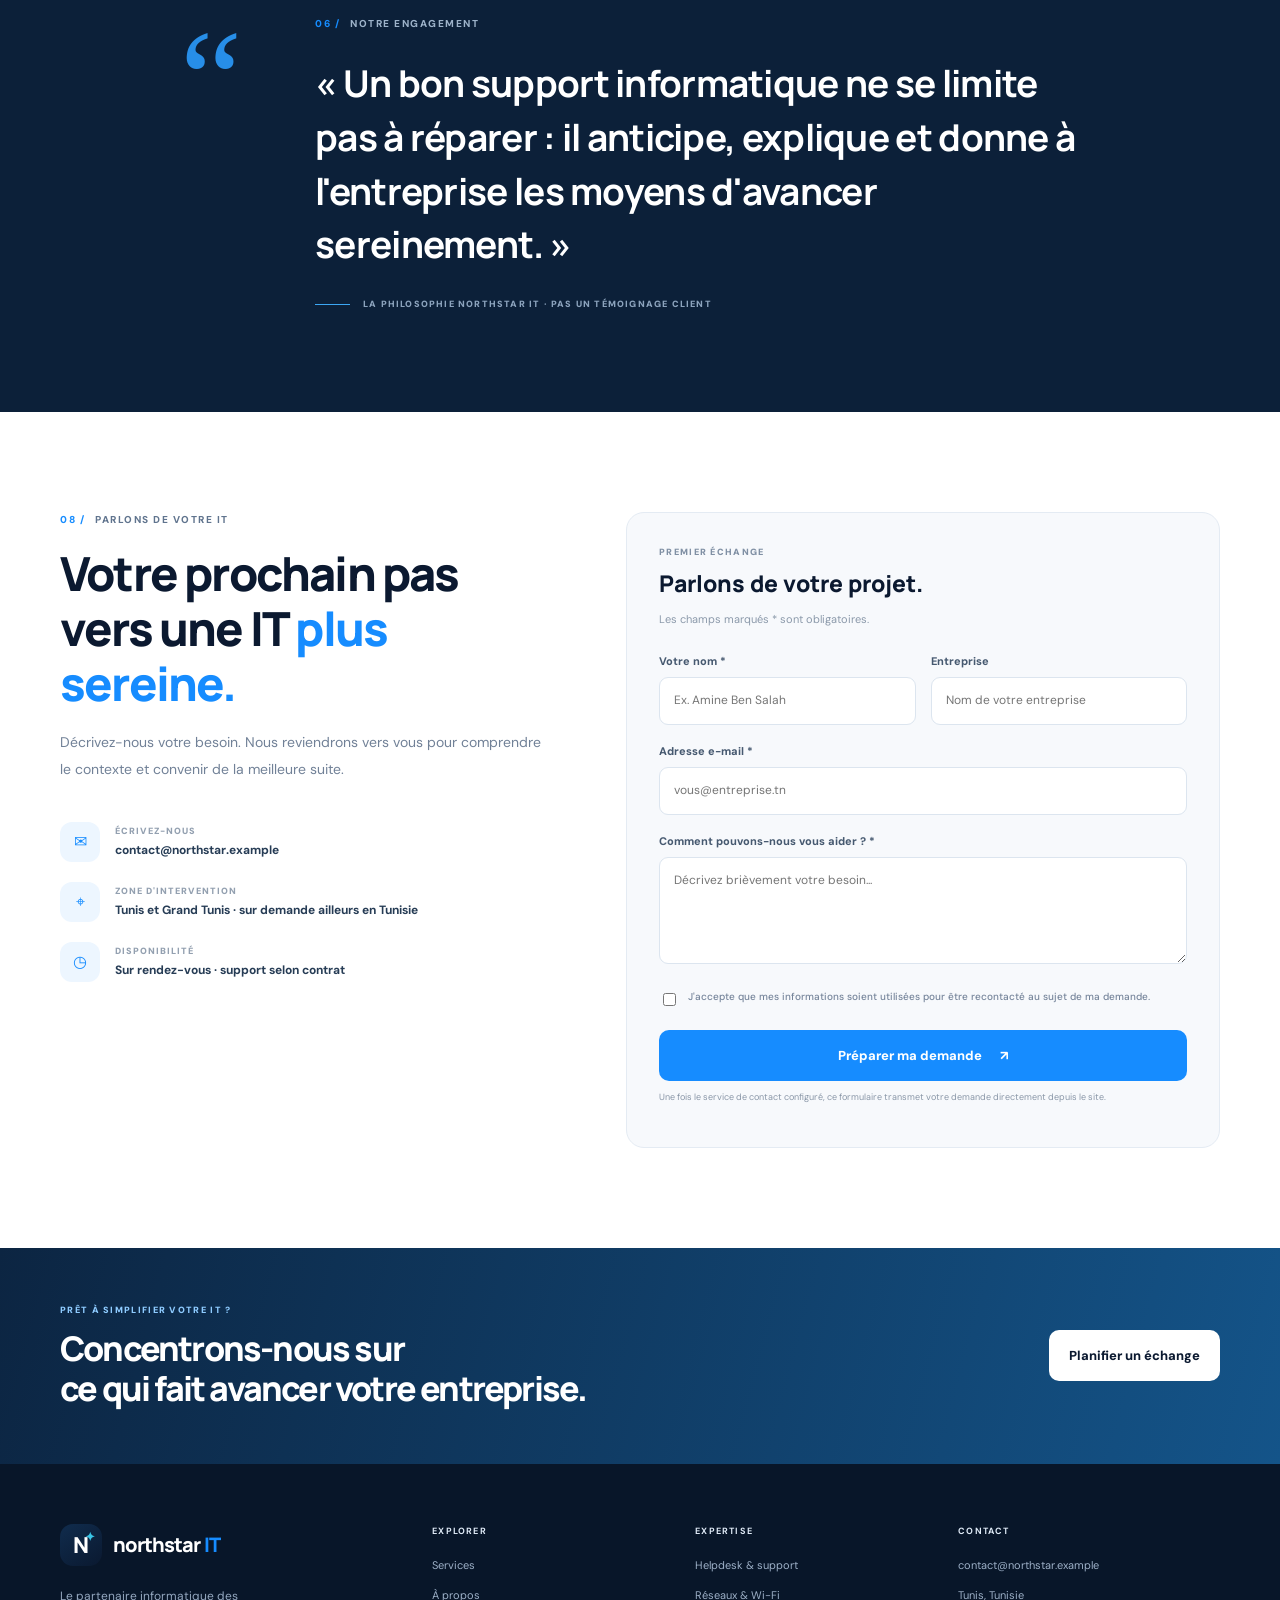
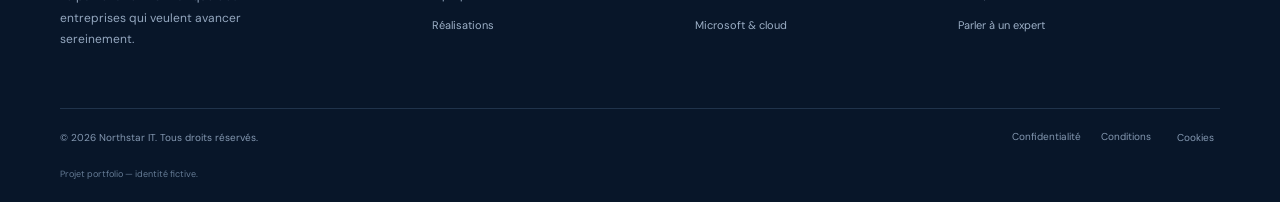
==== commit 093b5537: "Update footer demo label" ====
--- a/index.html
+++ b/index.html
@@ -85,7 +85,7 @@
     </div></section>
     <section class="final-cta"><div class="container final-cta-inner"><div><span data-i18n="finalEyebrow">PRÊT À SIMPLIFIER VOTRE IT ?</span><h2 data-i18n="finalTitle">Concentrons-nous sur<br>ce qui fait avancer votre entreprise.</h2></div><a href="#contact" class="button button-light" data-i18n="finalCta">Planifier un échange <span>↗</span></a></div></section>
   </main>
-  <footer class="site-footer"><div class="container footer-main"><div class="footer-brand"><a class="brand brand-footer" href="#home"><span class="brand-mark">N<span>✦</span></span><span class="brand-name">northstar<span>IT</span></span></a><p data-i18n="footerText">Le partenaire informatique des entreprises qui veulent avancer sereinement.</p></div><div class="footer-col"><b data-i18n="footerExplore">EXPLORER</b><a href="#services" data-i18n="navServices">Services</a><a href="#about" data-i18n="navAbout">À propos</a><a href="#work" data-i18n="navWork">Réalisations</a></div><div class="footer-col"><b data-i18n="footerServices">EXPERTISE</b><a href="#services" data-i18n="s1Title">Helpdesk & support</a><a href="#services" data-i18n="s2Title">Réseaux & Wi-Fi</a><a href="#services" data-i18n="s3Title">Microsoft & cloud</a></div><div class="footer-col"><b data-i18n="footerContact">CONTACT</b><a href="mailto:contact@northstar.example">contact@northstar.example</a><span data-i18n="location">Tunis, Tunisie</span><a href="#contact" data-i18n="navCta">Parler à un expert</a></div></div><div class="container footer-bottom"><span>© <span id="year"></span> Northstar IT. <span data-i18n="rights">Tous droits réservés.</span></span><div><a href="privacy.html" data-i18n="privacy">Confidentialité</a><a href="terms.html" data-i18n="terms">Conditions</a><button id="cookie-settings" data-i18n="cookies">Cookies</button></div><span class="footer-note" data-i18n="brandNote">Identité de démonstration — à personnaliser avant lancement.</span></div></footer>
+  <footer class="site-footer"><div class="container footer-main"><div class="footer-brand"><a class="brand brand-footer" href="#home"><span class="brand-mark">N<span>✦</span></span><span class="brand-name">northstar<span>IT</span></span></a><p data-i18n="footerText">Le partenaire informatique des entreprises qui veulent avancer sereinement.</p></div><div class="footer-col"><b data-i18n="footerExplore">EXPLORER</b><a href="#services" data-i18n="navServices">Services</a><a href="#about" data-i18n="navAbout">À propos</a><a href="#work" data-i18n="navWork">Réalisations</a></div><div class="footer-col"><b data-i18n="footerServices">EXPERTISE</b><a href="#services" data-i18n="s1Title">Helpdesk & support</a><a href="#services" data-i18n="s2Title">Réseaux & Wi-Fi</a><a href="#services" data-i18n="s3Title">Microsoft & cloud</a></div><div class="footer-col"><b data-i18n="footerContact">CONTACT</b><a href="mailto:contact@northstar.example">contact@northstar.example</a><span data-i18n="location">Tunis, Tunisie</span><a href="#contact" data-i18n="navCta">Parler à un expert</a></div></div><div class="container footer-bottom"><span>© <span id="year"></span> Northstar IT. <span data-i18n="rights">Tous droits réservés.</span></span><div><a href="privacy.html" data-i18n="privacy">Confidentialité</a><a href="terms.html" data-i18n="terms">Conditions</a><button id="cookie-settings" data-i18n="cookies">Cookies</button></div><span class="footer-note" data-i18n="brandNote">Projet portfolio — identité fictive.</span></div></footer>
   <div class="cookie-banner" id="cookie-banner" hidden><p data-i18n="cookieText">Ce site de démonstration n'utilise pas de cookies publicitaires. Les outils d'analyse éventuels doivent être configurés avec votre politique de consentement.</p><button class="button button-dark button-small" id="cookie-ok" data-i18n="cookieOk">Compris</button></div>
 </body>
 </html>
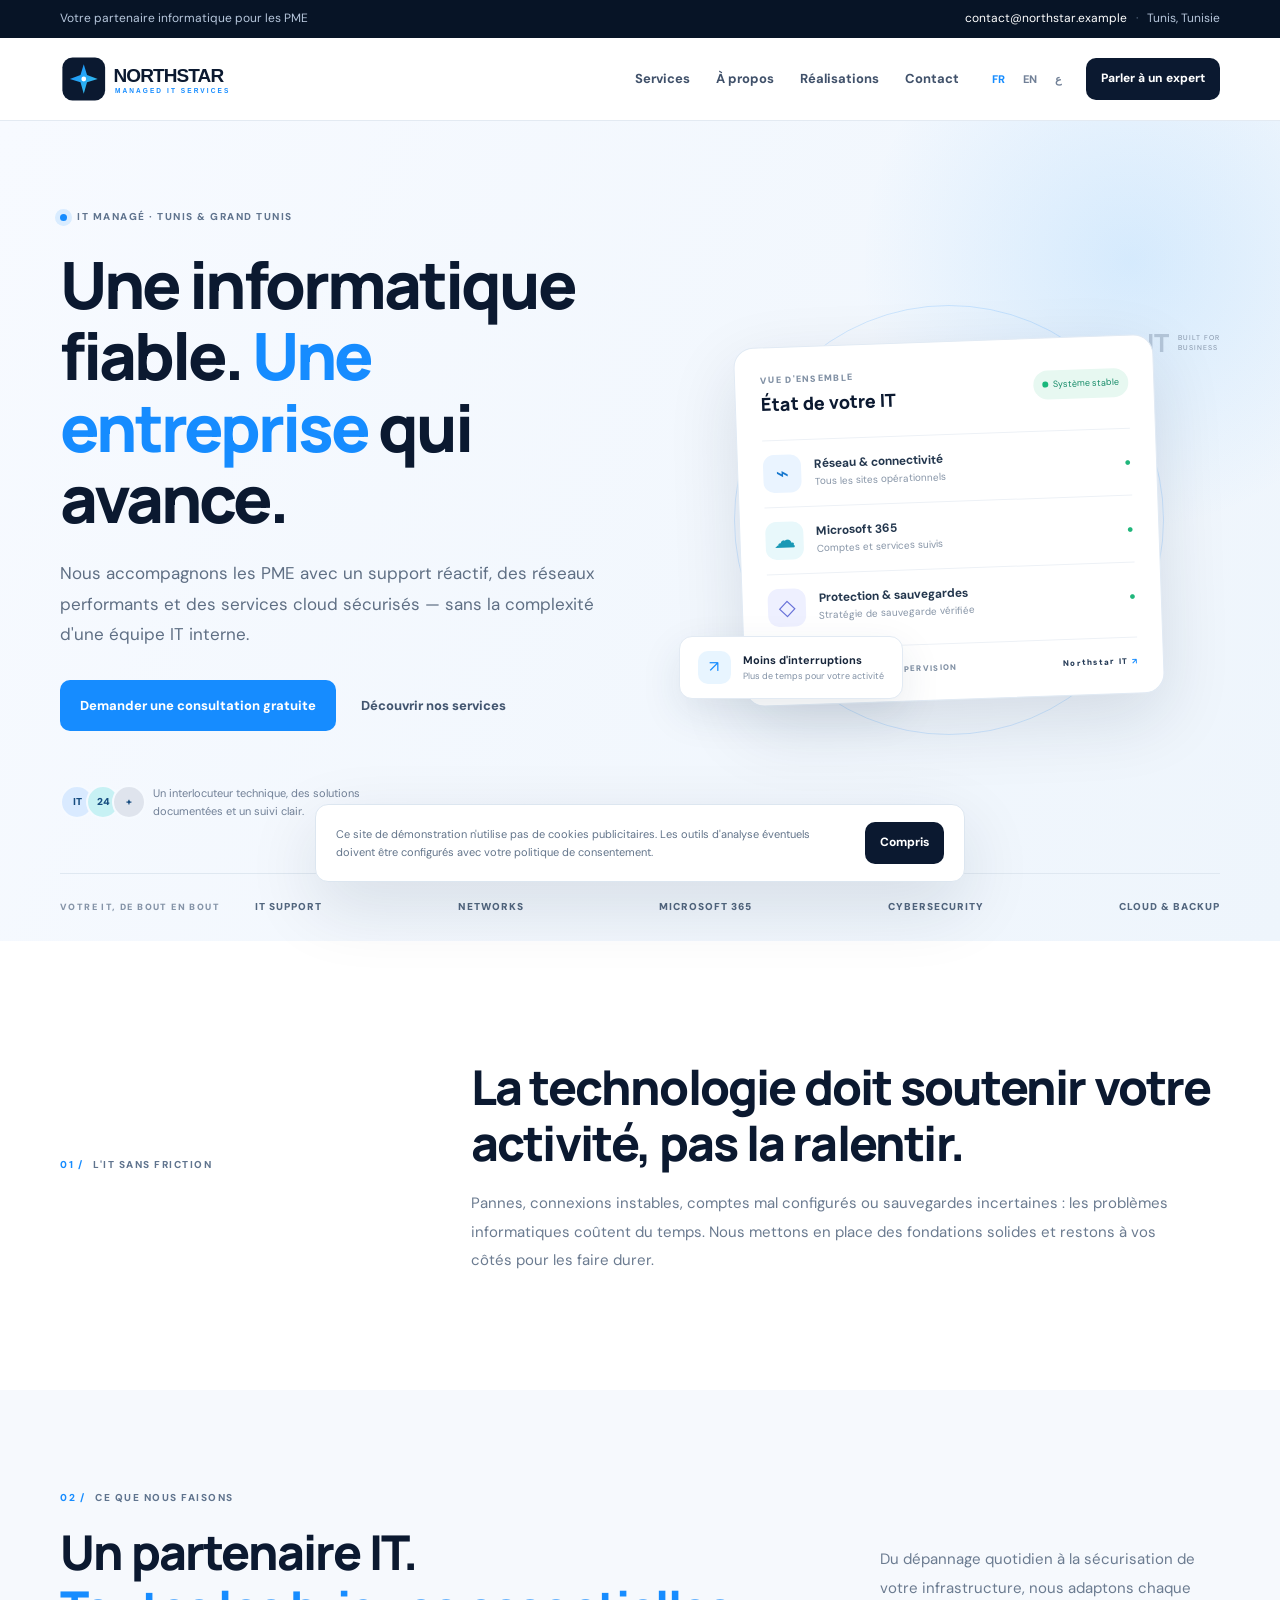
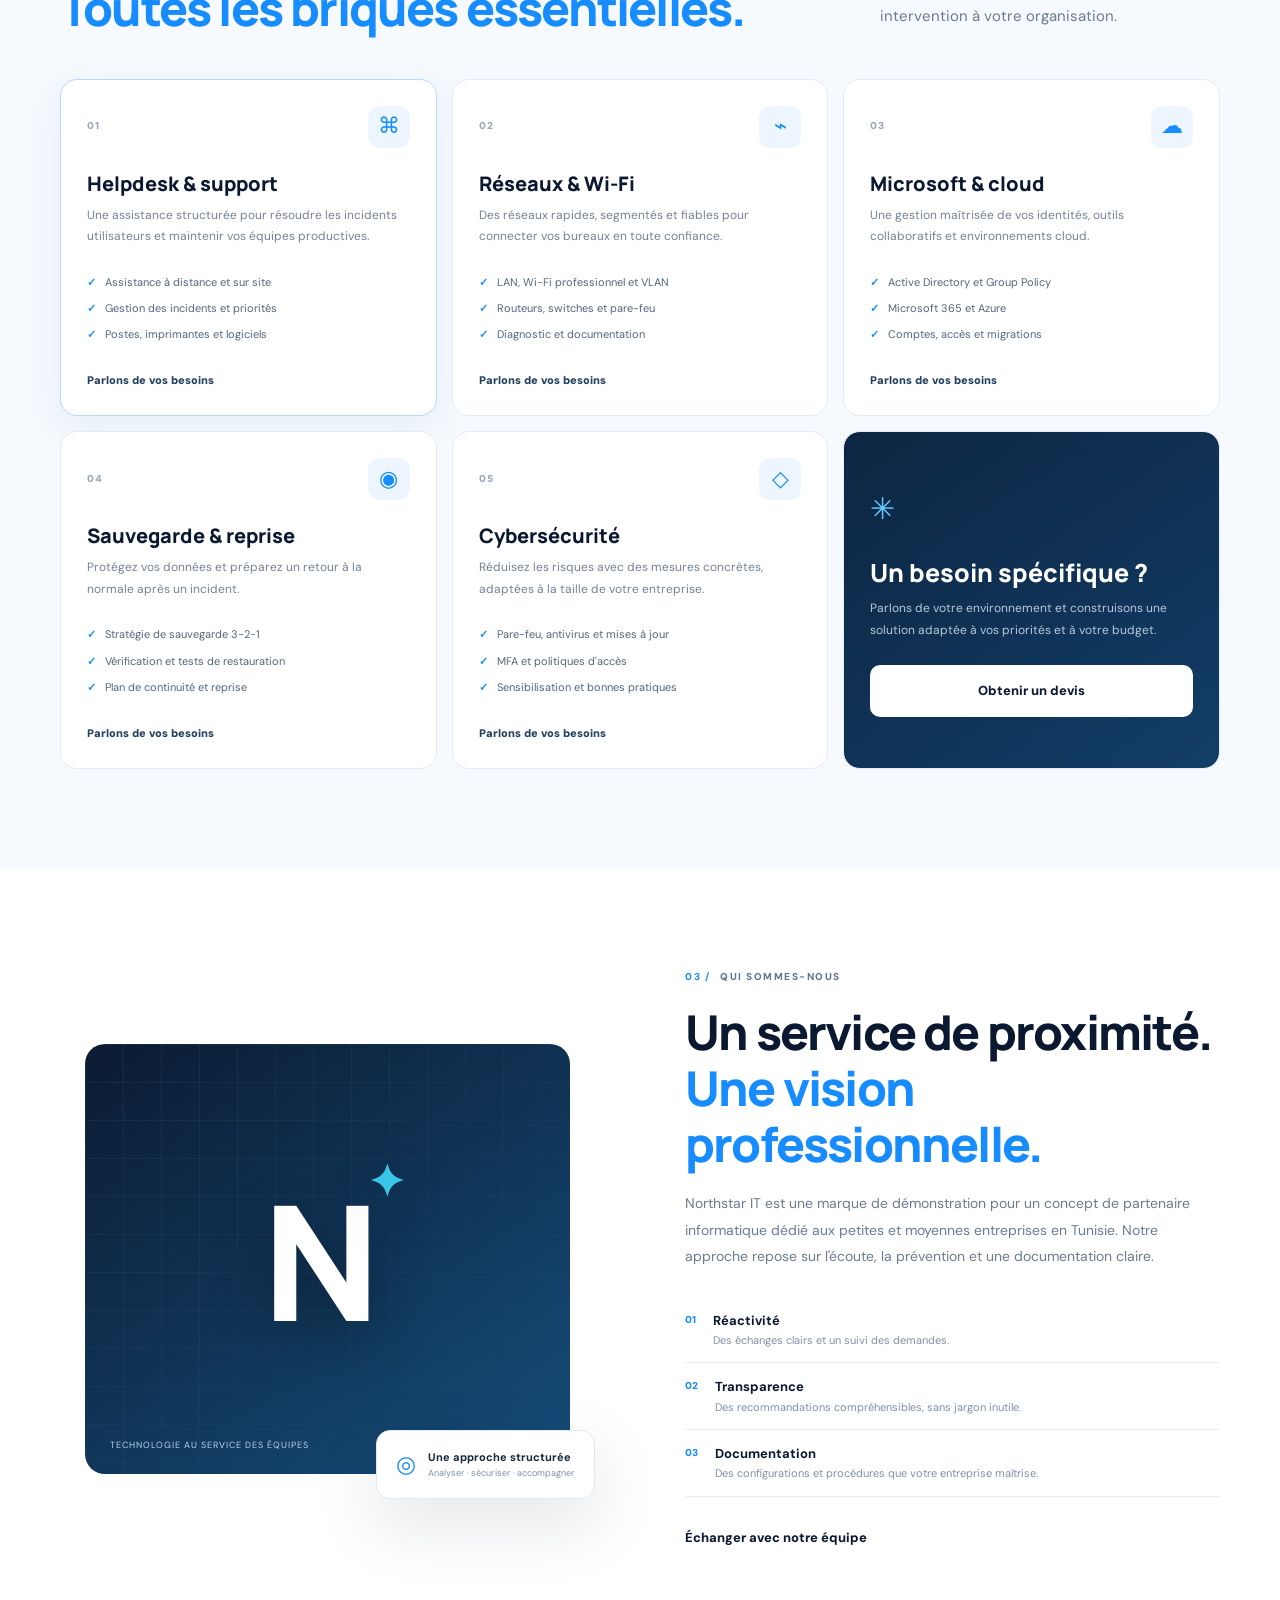
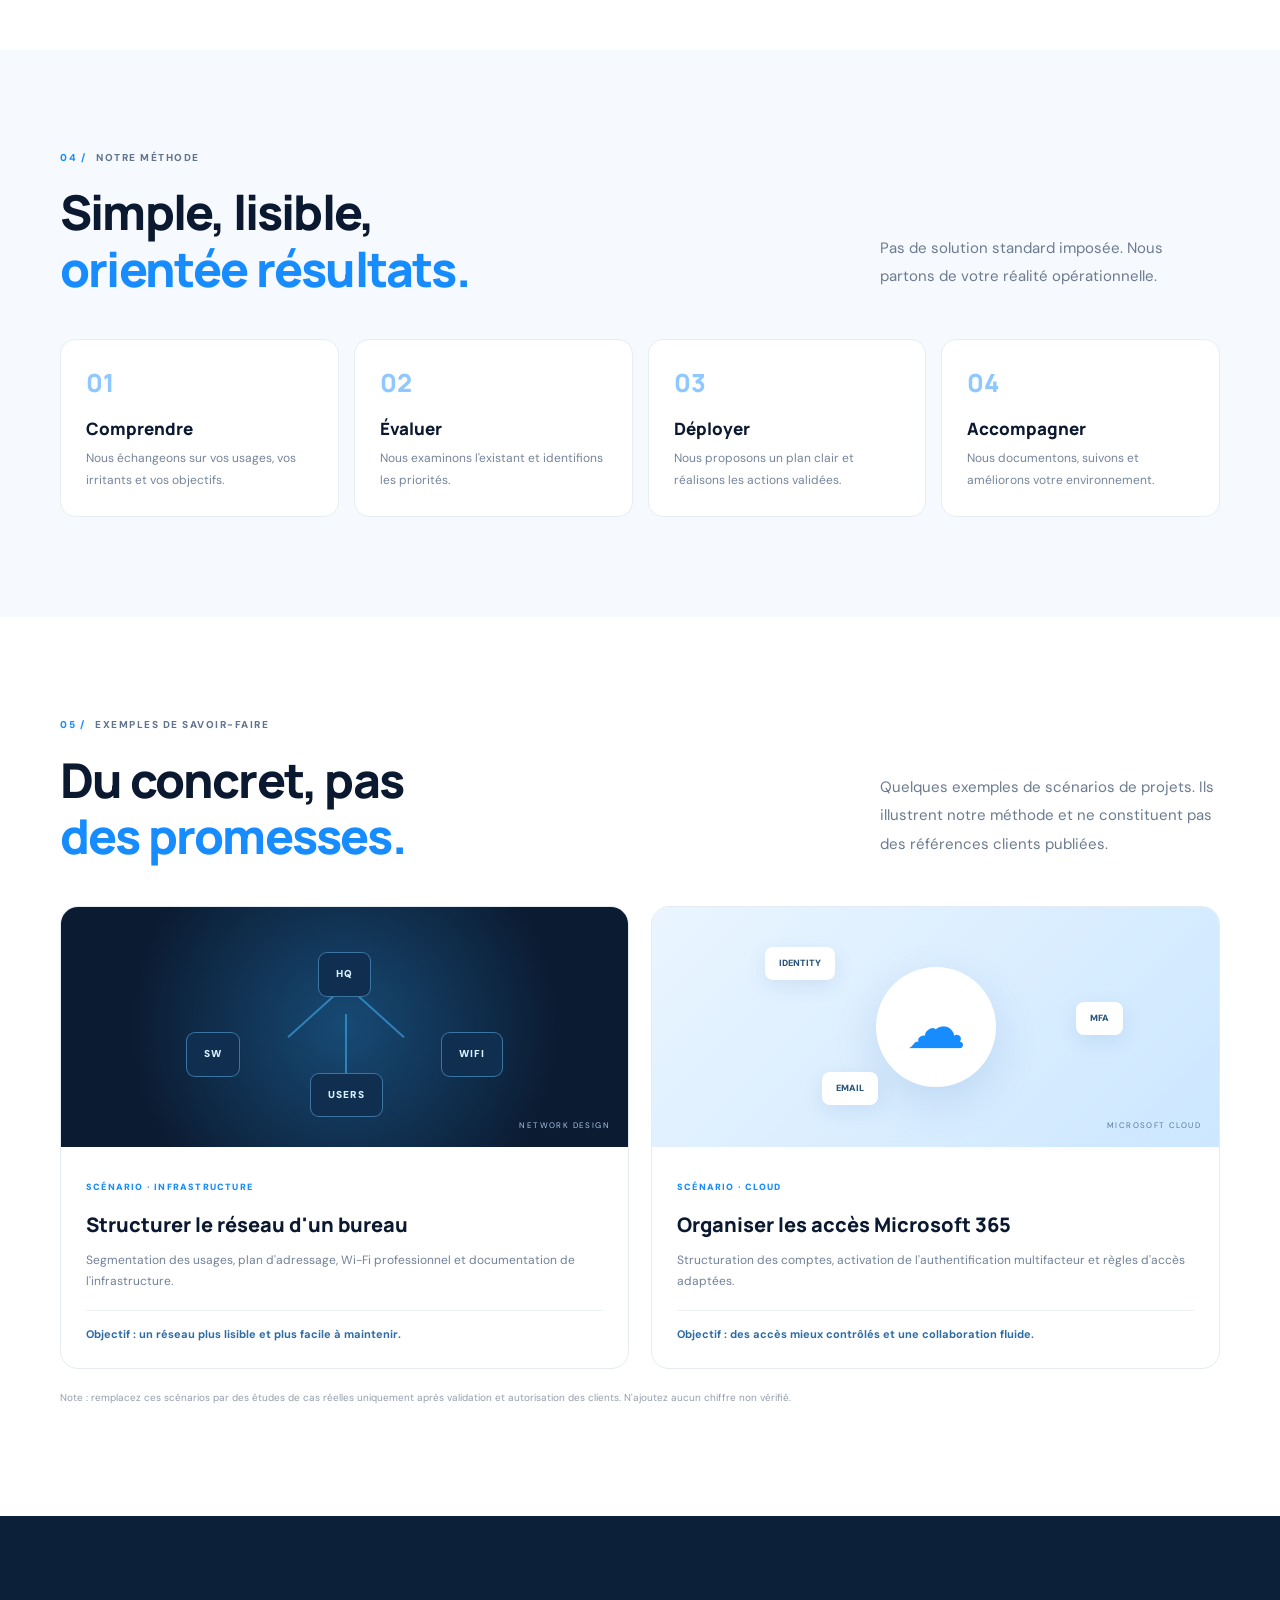
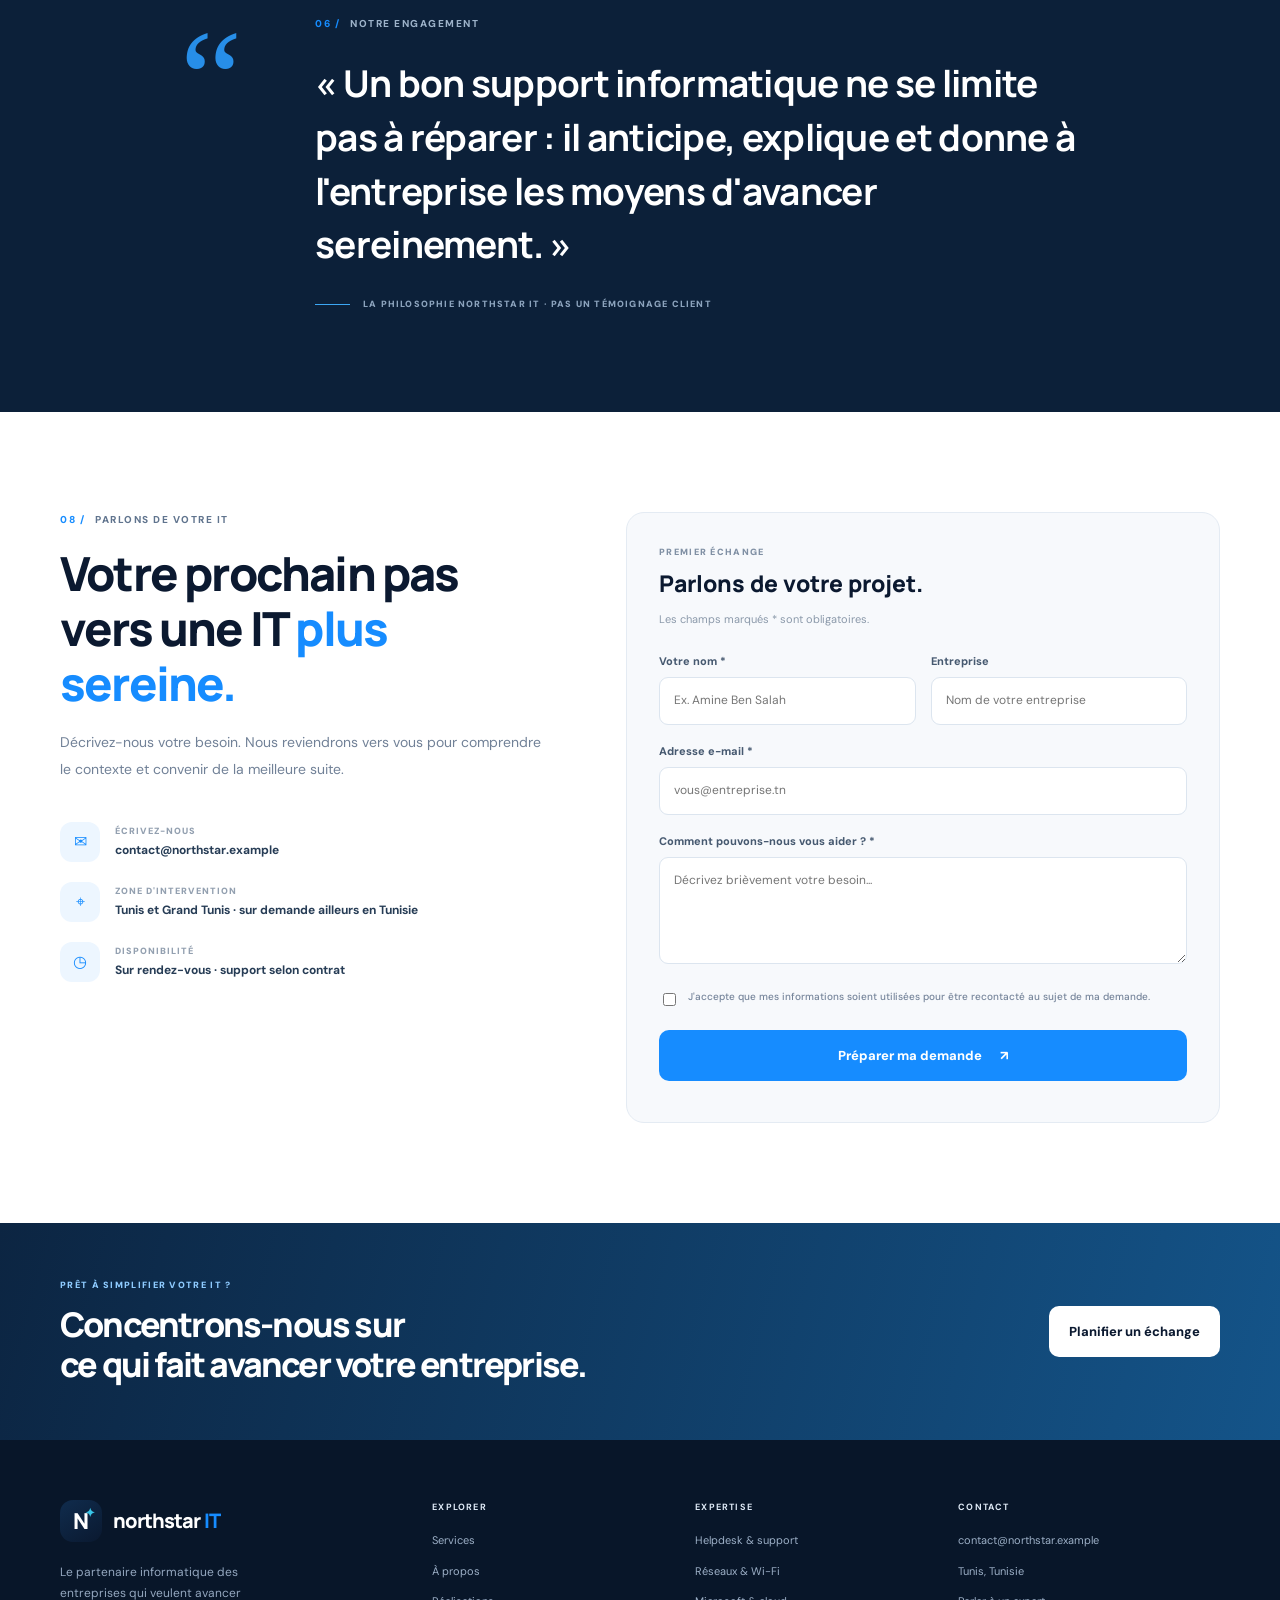
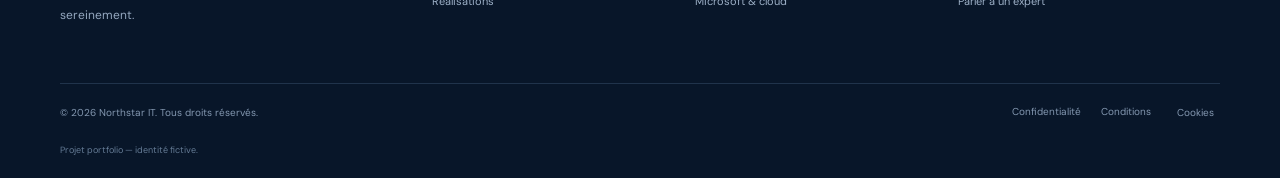
==== commit 9ecf6788: "Remove outdated preview notice" ====
--- a/index.html
+++ b/index.html
@@ -81,7 +81,7 @@
 
 
     <section class="contact section-pad" id="contact"><div class="container contact-grid"><div class="contact-copy"><div class="section-kicker"><span>08 /</span><span data-i18n="contactKicker">PARLONS DE VOTRE IT</span></div><h2 data-i18n="contactTitle">Votre prochain pas vers une IT <em>plus sereine.</em></h2><p data-i18n="contactText">Décrivez-nous votre besoin. Nous reviendrons vers vous pour comprendre le contexte et convenir de la meilleure suite.</p><div class="contact-details"><a href="mailto:contact@northstar.example"><span>✉</span><div><small data-i18n="emailLabel">ÉCRIVEZ-NOUS</small><b>contact@northstar.example</b></div></a><div><span>⌖</span><div><small data-i18n="areaLabel">ZONE D'INTERVENTION</small><b data-i18n="areaText">Tunis et Grand Tunis · sur demande ailleurs en Tunisie</b></div></div><div><span>◷</span><div><small data-i18n="hoursLabel">DISPONIBILITÉ</small><b data-i18n="hoursText">Sur rendez-vous · support selon contrat</b></div></div></div></div>
-      <form class="contact-form" id="contact-form"><div class="form-heading"><span data-i18n="formEyebrow">PREMIER ÉCHANGE</span><h3 data-i18n="formTitle">Parlons de votre projet.</h3><p data-i18n="formIntro">Les champs marqués * sont obligatoires.</p></div><div class="form-row"><label><span data-i18n="nameLabel">Votre nom *</span><input name="name" autocomplete="name" required placeholder="Ex. Amine Ben Salah"></label><label><span data-i18n="companyLabel">Entreprise</span><input name="company" autocomplete="organization" placeholder="Nom de votre entreprise"></label></div><label><span data-i18n="formEmail">Adresse e-mail *</span><input type="email" name="email" autocomplete="email" required placeholder="vous@entreprise.tn"></label><label><span data-i18n="problemLabel">Comment pouvons-nous vous aider ? *</span><textarea name="message" rows="4" required placeholder="Décrivez brièvement votre besoin..."></textarea></label><label class="consent"><input type="checkbox" name="consent" required><span data-i18n="consent">J'accepte que mes informations soient utilisées pour être recontacté au sujet de ma demande.</span></label><label class="form-honeypot" aria-hidden="true">Leave this field empty<input name="website" tabindex="-1" autocomplete="off"></label><button class="button button-primary form-submit" type="submit"><span data-i18n="sendButton">Envoyer ma demande</span><span>↗</span></button><p class="form-note" id="form-status" role="status" aria-live="polite" data-i18n="formNote">Cette version GitHub Pages est une prévisualisation statique : elle ne peut pas exécuter la fonction Netlify. Pour activer l'envoi, déployez le site sur Netlify et configurez les variables d'environnement indiquées dans le README.</p></form>
+      <form class="contact-form" id="contact-form"><div class="form-heading"><span data-i18n="formEyebrow">PREMIER ÉCHANGE</span><h3 data-i18n="formTitle">Parlons de votre projet.</h3><p data-i18n="formIntro">Les champs marqués * sont obligatoires.</p></div><div class="form-row"><label><span data-i18n="nameLabel">Votre nom *</span><input name="name" autocomplete="name" required placeholder="Ex. Amine Ben Salah"></label><label><span data-i18n="companyLabel">Entreprise</span><input name="company" autocomplete="organization" placeholder="Nom de votre entreprise"></label></div><label><span data-i18n="formEmail">Adresse e-mail *</span><input type="email" name="email" autocomplete="email" required placeholder="vous@entreprise.tn"></label><label><span data-i18n="problemLabel">Comment pouvons-nous vous aider ? *</span><textarea name="message" rows="4" required placeholder="Décrivez brièvement votre besoin..."></textarea></label><label class="consent"><input type="checkbox" name="consent" required><span data-i18n="consent">J'accepte que mes informations soient utilisées pour être recontacté au sujet de ma demande.</span></label><label class="form-honeypot" aria-hidden="true">Leave this field empty<input name="website" tabindex="-1" autocomplete="off"></label><button class="button button-primary form-submit" type="submit"><span data-i18n="sendButton">Envoyer ma demande</span><span>↗</span></button><p class="form-note" id="form-status" role="status" aria-live="polite"></p></form>
     </div></section>
     <section class="final-cta"><div class="container final-cta-inner"><div><span data-i18n="finalEyebrow">PRÊT À SIMPLIFIER VOTRE IT ?</span><h2 data-i18n="finalTitle">Concentrons-nous sur<br>ce qui fait avancer votre entreprise.</h2></div><a href="#contact" class="button button-light" data-i18n="finalCta">Planifier un échange <span>↗</span></a></div></section>
   </main>
